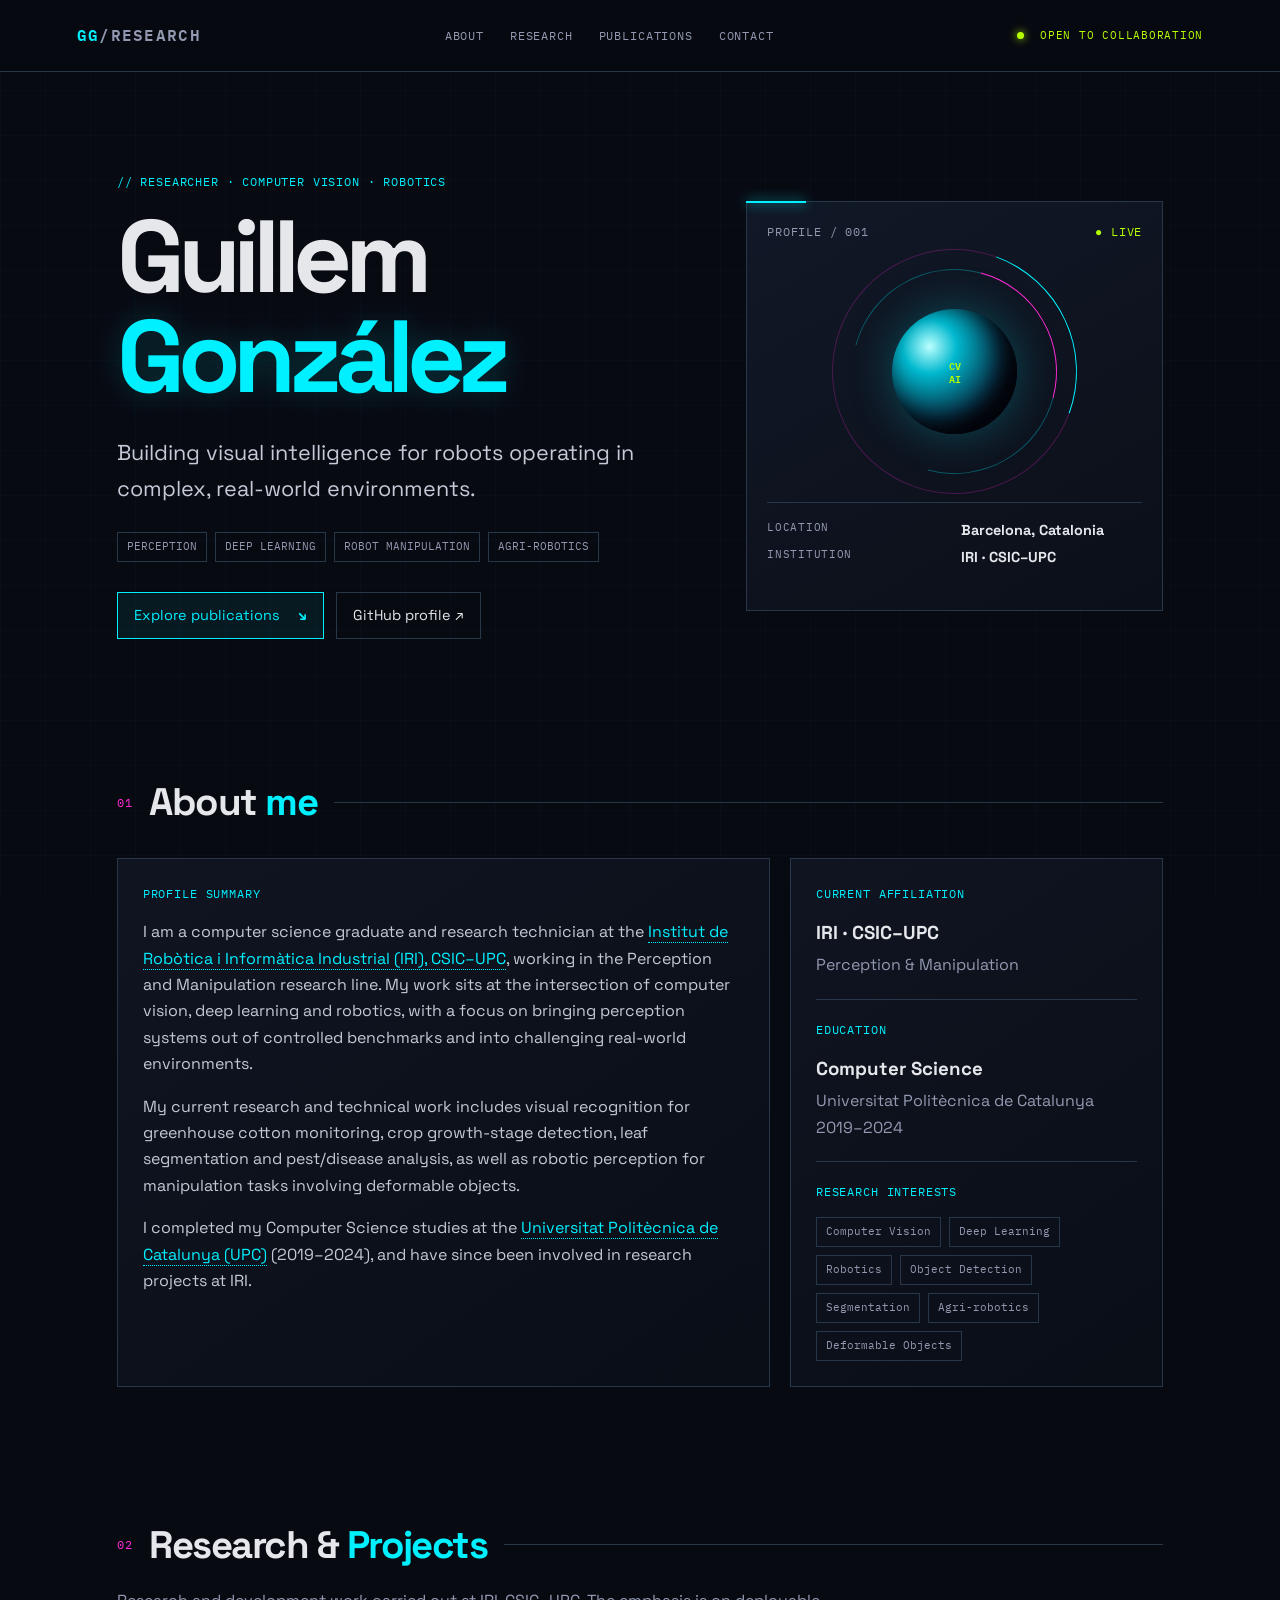
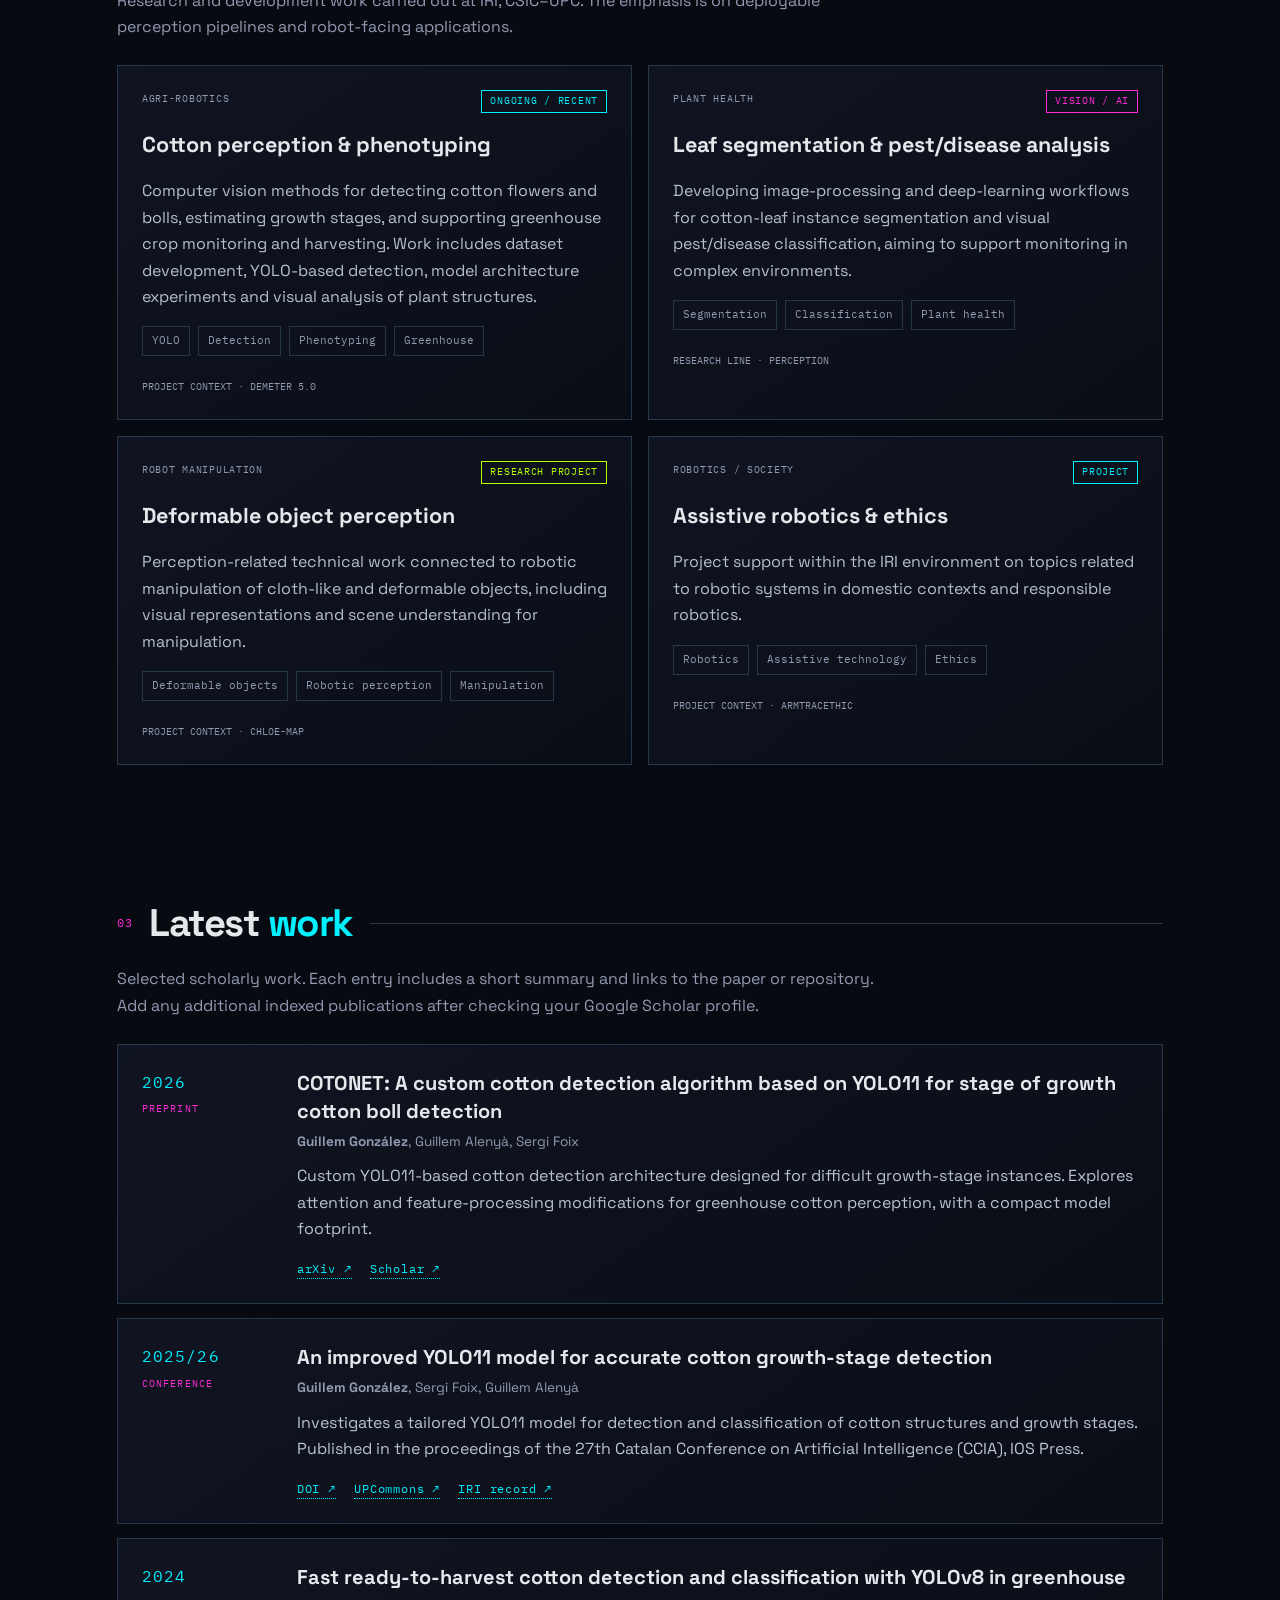
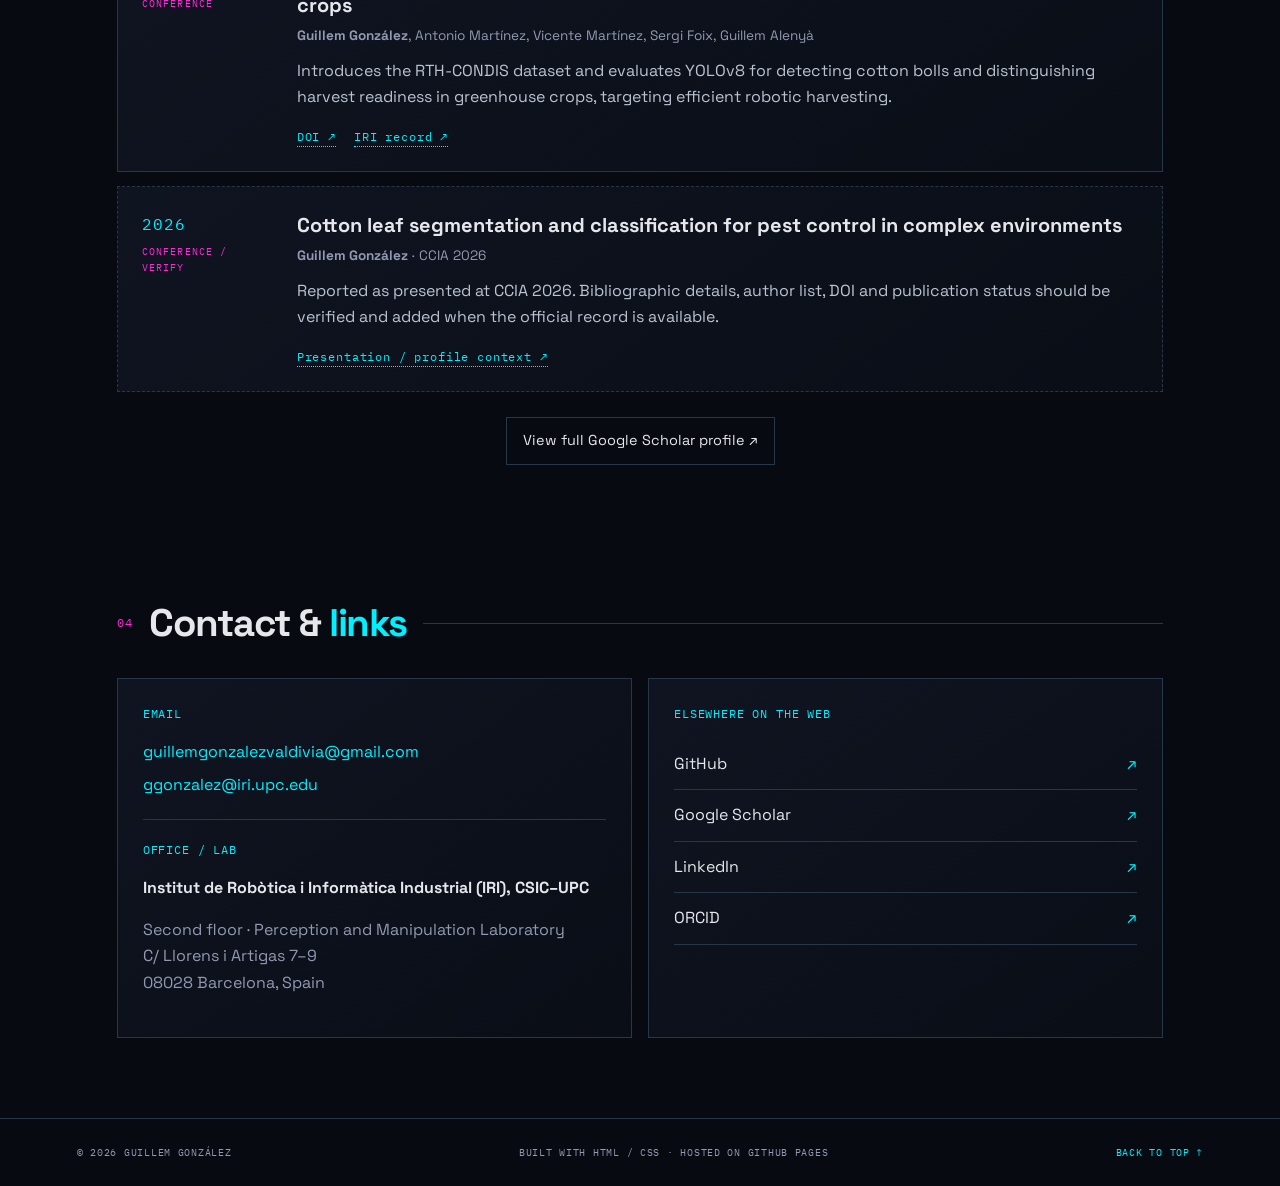
==== index.html @ 7aef0d41 "minor fices" ====
<!DOCTYPE html>
<html lang="en">
<head>
  <meta charset="UTF-8">
  <meta name="google-site-verification" content="google70efab57c3311de5.html" />
  <meta name="viewport" content="width=device-width, initial-scale=1">
  <meta name="description" content="Guillem González — robotics, computer vision, perception and manipulation research portfolio.">
  <title>Guillem González | Research Portfolio</title>
  <link rel="preconnect" href="https://fonts.googleapis.com">
  <link rel="preconnect" href="https://fonts.gstatic.com" crossorigin>
  <link href="https://fonts.googleapis.com/css2?family=IBM+Plex+Mono:wght@400;500;600&family=Space+Grotesk:wght@400;500;600;700&display=swap" rel="stylesheet">
  <link rel="stylesheet" href="style.css">
</head>
<body>
  <div class="grid-bg"></div>
  <header class="topbar">
    <a class="brand" href="#home"><span class="pulse"></span> GG<span class="brand-muted">/RESEARCH</span></a>
    <nav>
      <a href="#about">ABOUT</a><a href="#research">RESEARCH</a><a href="#papers">PUBLICATIONS</a><a href="#contact">CONTACT</a>
    </nav>
    <span class="status"><i></i> OPEN TO COLLABORATION</span>
  </header>

  <main>
    <section class="hero" id="home">
      <div class="hero-copy">
        <p class="eyebrow">// RESEARCHER · COMPUTER VISION · ROBOTICS</p>
        <h1>Guillem<br><span>González</span></h1>
        <p class="lead">Building visual intelligence for robots operating in complex, real-world environments.</p>
        <div class="hero-tags"><span>PERCEPTION</span><span>DEEP LEARNING</span><span>ROBOT MANIPULATION</span><span>AGRI-ROBOTICS</span></div>
        <div class="actions">
          <a class="button primary" href="#papers">Explore publications <b>↘</b></a>
          <a class="button" href="https://github.com/codingReyes">GitHub profile ↗</a>
        </div>
      </div>
      <div class="hero-panel">
        <div class="panel-top"><span>PROFILE / 001</span><span class="live">● LIVE</span></div>
        <div class="orb-wrap"><div class="orb"></div><div class="orb-ring ring1"></div><div class="orb-ring ring2"></div><div class="crosshair">CV<br>AI</div></div>
        <div class="panel-bottom"><span>LOCATION</span><strong>Barcelona, Catalonia</strong><span>INSTITUTION</span><strong>IRI · CSIC–UPC</strong></div>
      </div>
    </section>

    <section class="section" id="about">
      <div class="section-head"><span class="index">01</span><h2>About <em>me</em></h2><span class="line"></span></div>
      <div class="about-grid">
        <article class="card bio">
          <p class="eyebrow">PROFILE SUMMARY</p>
          <p>I am a computer science graduate and research technician at the <a href="https://www.iri.csic.es/">Institut de Robòtica i Informàtica Industrial (IRI), CSIC–UPC</a>, working in the Perception and Manipulation research line. My work sits at the intersection of computer vision, deep learning and robotics, with a focus on bringing perception systems out of controlled benchmarks and into challenging real-world environments.</p>
          <p>My current research and technical work includes visual recognition for greenhouse cotton monitoring, crop growth-stage detection, leaf segmentation and pest/disease analysis, as well as robotic perception for manipulation tasks involving deformable objects.</p>
          <p>I completed my Computer Science studies at the <a href="https://www.upc.edu/">Universitat Politècnica de Catalunya (UPC)</a> (2019–2024), and have since been involved in research projects at IRI.</p>
        </article>
        <aside class="card quick">
          <p class="eyebrow">CURRENT AFFILIATION</p><h3>IRI · CSIC–UPC</h3><p>Perception &amp; Manipulation</p>
          <div class="divider"></div><p class="eyebrow">EDUCATION</p><h3>Computer Science</h3><p>Universitat Politècnica de Catalunya<br>2019–2024</p>
          <div class="divider"></div><p class="eyebrow">RESEARCH INTERESTS</p><div class="chips"><span>Computer Vision</span><span>Deep Learning</span><span>Robotics</span><span>Object Detection</span><span>Segmentation</span><span>Agri-robotics</span><span>Deformable Objects</span></div>
        </aside>
      </div>
    </section>

    <section class="section" id="research">
      <div class="section-head"><span class="index">02</span><h2>Research &amp; <em>Projects</em></h2><span class="line"></span></div>
      <p class="section-intro">Research and development work carried out at IRI, CSIC–UPC. The emphasis is on deployable perception pipelines and robot-facing applications.</p>
      <div class="project-grid">
        <article class="project card"><div class="project-meta"><span>AGRI-ROBOTICS</span><span class="tag cyan">ONGOING / RECENT</span></div><h3>Cotton perception &amp; phenotyping</h3><p>Computer vision methods for detecting cotton flowers and bolls, estimating growth stages, and supporting greenhouse crop monitoring and harvesting. Work includes dataset development, YOLO-based detection, model architecture experiments and visual analysis of plant structures.</p><div class="chips"><span>YOLO</span><span>Detection</span><span>Phenotyping</span><span>Greenhouse</span></div><small>PROJECT CONTEXT · DEMETER 5.0</small></article>
        <article class="project card"><div class="project-meta"><span>PLANT HEALTH</span><span class="tag magenta">VISION / AI</span></div><h3>Leaf segmentation &amp; pest/disease analysis</h3><p>Developing image-processing and deep-learning workflows for cotton-leaf instance segmentation and visual pest/disease classification, aiming to support monitoring in complex environments.</p><div class="chips"><span>Segmentation</span><span>Classification</span><span>Plant health</span></div><small>RESEARCH LINE · PERCEPTION</small></article>
        <article class="project card"><div class="project-meta"><span>ROBOT MANIPULATION</span><span class="tag lime">RESEARCH PROJECT</span></div><h3>Deformable object perception</h3><p>Perception-related technical work connected to robotic manipulation of cloth-like and deformable objects, including visual representations and scene understanding for manipulation.</p><div class="chips"><span>Deformable objects</span><span>Robotic perception</span><span>Manipulation</span></div><small>PROJECT CONTEXT · CHLOE-MAP</small></article>
        <article class="project card"><div class="project-meta"><span>ROBOTICS / SOCIETY</span><span class="tag cyan">PROJECT</span></div><h3>Assistive robotics &amp; ethics</h3><p>Project support within the IRI environment on topics related to robotic systems in domestic contexts and responsible robotics.</p><div class="chips"><span>Robotics</span><span>Assistive technology</span><span>Ethics</span></div><small>PROJECT CONTEXT · ARMTRACETHIC</small></article>
      </div>
    </section>

    <section class="section" id="papers">
      <div class="section-head"><span class="index">03</span><h2>Latest <em>work</em></h2><span class="line"></span></div>
      <p class="section-intro">Selected scholarly work. Each entry includes a short summary and links to the paper or repository. Add any additional indexed publications after checking your Google Scholar profile.</p>
      <div class="paper-list">
        <article class="paper card"><div class="paper-year">2026 <span>PREPRINT</span></div><div class="paper-content"><h3>COTONET: A custom cotton detection algorithm based on YOLO11 for stage of growth cotton boll detection</h3><p class="authors"><strong>Guillem González</strong>, Guillem Alenyà, Sergi Foix</p><p>Custom YOLO11-based cotton detection architecture designed for difficult growth-stage instances. Explores attention and feature-processing modifications for greenhouse cotton perception, with a compact model footprint.</p><div class="paper-links"><a href="https://arxiv.org/abs/2603.11717">arXiv ↗</a><a href="https://scholar.google.es/citations?user=kH_fAkcAAAAJ&amp;hl=ca">Scholar ↗</a></div></div></article>
        <article class="paper card"><div class="paper-year">2025/26 <span>CONFERENCE</span></div><div class="paper-content"><h3>An improved YOLO11 model for accurate cotton growth-stage detection</h3><p class="authors"><strong>Guillem González</strong>, Sergi Foix, Guillem Alenyà</p><p>Investigates a tailored YOLO11 model for detection and classification of cotton structures and growth stages. Published in the proceedings of the 27th Catalan Conference on Artificial Intelligence (CCIA), IOS Press.</p><div class="paper-links"><a href="https://doi.org/10.3233/FAIA250601">DOI ↗</a><a href="https://upcommons.upc.edu/entities/publication/ab778cfa-95d2-4d35-843e-6111dc704fe1">UPCommons ↗</a><a href="https://www.iri.upc.edu/publications/show/3036">IRI record ↗</a></div></div></article>
        <article class="paper card"><div class="paper-year">2024 <span>CONFERENCE</span></div><div class="paper-content"><h3>Fast ready-to-harvest cotton detection and classification with YOLOv8 in greenhouse crops</h3><p class="authors"><strong>Guillem González</strong>, Antonio Martínez, Vicente Martínez, Sergi Foix, Guillem Alenyà</p><p>Introduces the RTH-CONDIS dataset and evaluates YOLOv8 for detecting cotton bolls and distinguishing harvest readiness in greenhouse crops, targeting efficient robotic harvesting.</p><div class="paper-links"><a href="https://doi.org/10.1109/ROBOT61475.2024.10796900">DOI ↗</a><a href="https://www.iri.upc.edu/publications/show/2927">IRI record ↗</a></div></div></article>
        <article class="paper card pending"><div class="paper-year">2026 <span>CONFERENCE / VERIFY</span></div><div class="paper-content"><h3>Cotton leaf segmentation and classification for pest control in complex environments</h3><p class="authors"><strong>Guillem González</strong> · CCIA 2026</p><p>Reported as presented at CCIA 2026. Bibliographic details, author list, DOI and publication status should be verified and added when the official record is available.</p><div class="paper-links"><a href="https://www.linkedin.com/in/guillem-gonzalez-valdivia-b42761176/">Presentation / profile context ↗</a></div></div></article>
      </div>
      <div class="center"><a class="button" href="https://scholar.google.es/citations?user=kH_fAkcAAAAJ&amp;hl=ca">View full Google Scholar profile ↗</a></div>
    </section>

    <section class="section contact-section" id="contact">
      <div class="section-head"><span class="index">04</span><h2>Contact &amp; <em>links</em></h2><span class="line"></span></div>
      <div class="contact-grid">
        <div class="card contact-card"><p class="eyebrow">EMAIL</p><a href="mailto:guillemgonzalezvaldivia@gmail.com">guillemgonzalezvaldivia@gmail.com</a><a href="mailto:ggonzalez@iri.upc.edu">ggonzalez@iri.upc.edu</a><div class="divider"></div><p class="eyebrow">OFFICE / LAB</p><strong>Institut de Robòtica i Informàtica Industrial (IRI), CSIC–UPC</strong><p>Second floor · Perception and Manipulation Laboratory<br>C/ Llorens i Artigas 7–9<br>08028 Barcelona, Spain</p></div>
        <div class="card link-card"><p class="eyebrow">ELSEWHERE ON THE WEB</p><a href="https://github.com/codingReyes">GitHub <span>↗</span></a><a href="https://scholar.google.es/citations?user=kH_fAkcAAAAJ&amp;hl=ca">Google Scholar <span>↗</span></a><a href="https://www.linkedin.com/in/guillem-gonzalez-valdivia-b42761176/">LinkedIn <span>↗</span></a><a href="https://orcid.org/0009-0009-7627-0887">ORCID <span>↗</span></a></div>
      </div>
    </section>
  </main>
  <footer><span>© <span id="year"></span> GUILLEM GONZÁLEZ</span><span>BUILT WITH HTML / CSS · HOSTED ON GITHUB PAGES</span><a href="#home">BACK TO TOP ↑</a></footer>
  <script>document.getElementById('year').textContent = new Date().getFullYear();</script>
</body>
</html>
---- style.css ----
* {
    box-sizing: border-box;
}
:root {
    --bg: #080a12;
    --panel: #101522;
    --panel2: #0c111d;
    --cyan: #00f0ff;
    --pink: #ff2bd6;
    --lime: #b6ff00;
    --text: #e5e7eb;
    --muted: #9299b0;
    --border: #253748;
}
html {
    scroll-behavior: smooth;
    scroll-padding-top: 90px;
}
body {
    margin: 0;
    background: var(--bg);
    color: var(--text);
    font-family: "Space Grotesk", sans-serif;
    line-height: 1.65;
}
a {
    color: var(--cyan);
    text-decoration: none;
}
a:hover {
    color: var(--pink);
}
.grid-bg {
    position: fixed;
    inset: 0;
    pointer-events: none;
    z-index: -1;
    background-image: linear-gradient(rgba(0,240,255,.025) 1px,transparent 1px), linear-gradient(90deg,rgba(0,240,255,.025) 1px,transparent 1px);
    background-size: 45px 45px;
}
.topbar {
    height: 72px;
    display: flex;
    align-items: center;
    justify-content: space-between;
    padding: 0 6vw;
    border-bottom: 1px solid var(--border);
    background: rgba(8,10,18,.92);
    position: sticky;
    top: 0;
    z-index: 10;
    backdrop-filter: blur(14px);
}
.brand {
    font-family: "IBM Plex Mono", monospace;
    font-weight: 600;
    letter-spacing: .08em;
    color: var(--cyan);
}
.brand-muted {
    color: var(--muted);
}
nav {
    display: flex;
    gap: 26px;
}
nav a, .status, .eyebrow, .index, .panel-top, .panel-bottom span, .project-meta, .paper-year, .paper-links, footer {
    font-family: "IBM Plex Mono", monospace;
    font-size: .75rem;
    letter-spacing: .07em;
}
nav a {
    color: var(--muted);
}
nav a:hover {
    color: var(--cyan);
}
.status {
    color: var(--lime);
    font-size: .68rem;
}
.status i {
    display: inline-block;
    width: 7px;
    height: 7px;
    border-radius: 50%;
    background: var(--lime);
    box-shadow: 0 0 8px var(--lime);
    margin-right: 8px;
}
.hero {
    max-width: 1200px;
    margin: auto;
    padding: 100px 6vw 85px;
    display: grid;
    grid-template-columns: 1.15fr .85fr;
    gap: 65px;
    align-items: center;
    min-height: 590px;
}
.eyebrow {
    color: var(--cyan);
    margin: 0 0 15px;
}
.hero h1 {
    font-size: clamp(3.8rem,8vw,7.3rem);
    line-height: .98;
    letter-spacing: -.07em;
    margin: 0 0 28px;
    font-weight: 700;
}
.hero h1 span {
    color: var(--cyan);
    text-shadow: 0 0 30px rgba(0,240,255,.2);
}
.lead {
    font-size: 1.35rem;
    max-width: 570px;
    color: #c5cad6;
}
.hero-tags, .chips {
    display: flex;
    flex-wrap: wrap;
    gap: 8px;
}
.hero-tags {
    margin: 25px 0;
}
.hero-tags span, .chips span {
    font-family: "IBM Plex Mono", monospace;
    font-size: .68rem;
    color: var(--muted);
    border: 1px solid var(--border);
    padding: 5px 9px;
}
.actions {
    display: flex;
    gap: 12px;
    flex-wrap: wrap;
    margin-top: 30px;
}
.button {
    border: 1px solid var(--border);
    padding: 11px 16px;
    color: var(--text);
    font-size: .9rem;
    display: inline-flex;
    gap: 18px;
    align-items: center;
    transition: .2s;
}
.button:hover {
    border-color: var(--cyan);
    box-shadow: 0 0 18px rgba(0,240,255,.1);
    color: var(--cyan);
}
.primary {
    background: rgba(0,240,255,.07);
    border-color: var(--cyan);
    color: var(--cyan);
}
.hero-panel {
    border: 1px solid var(--border);
    background: linear-gradient(150deg,#111827,#0b0f18);
    padding: 20px;
    position: relative;
    min-height: 410px;
}
.hero-panel:before {
    content: "";
    position: absolute;
    top: -1px;
    left: -1px;
    width: 60px;
    height: 2px;
    background: var(--cyan);
    box-shadow: 0 0 12px var(--cyan);
}
.panel-top {
    display: flex;
    justify-content: space-between;
    color: var(--muted);
}
.live {
    color: var(--lime);
}
.orb-wrap {
    height: 260px;
    position: relative;
    display: grid;
    place-items: center;
}
.orb {
    width: 125px;
    height: 125px;
    border-radius: 50%;
    background: radial-gradient(circle at 30% 30%,#bbffff,#00b8ce 22%,#073349 58%,#070a12 72%);
    box-shadow: 0 0 45px rgba(0,240,255,.25), inset -12px -10px 24px #02040a;
    animation: float 5s ease-in-out infinite;
}
.orb-ring {
    position: absolute;
    border: 1px solid rgba(0,240,255,.3);
    border-radius: 50%;
    width: 205px;
    height: 205px;
    transform: rotate(-30deg);
    border-left-color: transparent;
    border-right-color: var(--pink);
}
.ring2 {
    width: 245px;
    height: 245px;
    transform: rotate(65deg);
    border-color: rgba(255,43,214,.25);
    border-top-color: var(--cyan);
}
.crosshair {
    position: absolute;
    color: var(--lime);
    font: 600 .65rem "IBM Plex Mono";
    text-align: center;
    line-height: 1.2;
}
.panel-bottom {
    display: grid;
    grid-template-columns: 1fr 1fr;
    gap: 4px 12px;
    border-top: 1px solid var(--border);
    padding-top: 16px;
}
.panel-bottom span {
    color: var(--muted);
    font-size: .66rem;
}
.panel-bottom strong {
    font-size: .9rem;
}
.section {
    max-width: 1200px;
    margin: 0 auto;
    padding: 55px 6vw 80px;
}
.section-head {
    display: flex;
    align-items: center;
    gap: 17px;
    margin-bottom: 32px;
}
.index {
    color: var(--pink);
}
h2 {
    font-size: 2.4rem;
    line-height: 1.2;
    margin: 0;
    letter-spacing: -.04em;
}
h2 em {
    font-style: normal;
    color: var(--cyan);
}
.line {
    height: 1px;
    background: var(--border);
    flex: 1;
}
.about-grid {
    display: grid;
    grid-template-columns: 1.4fr .8fr;
    gap: 20px;
}
.card {
    background: linear-gradient(145deg,rgba(16,21,34,.97),rgba(10,14,23,.97));
    border: 1px solid var(--border);
    padding: 25px;
    position: relative;
}
.card:hover {
    border-color: #315465;
}
.bio p:not(.eyebrow) {
    color: #c4c9d4;
}
.bio a {
    border-bottom: 1px dotted;
}
.quick h3 {
    margin: 0 0 3px;
}
.quick p:not(.eyebrow) {
    margin-top: 0;
    color: var(--muted);
}
.divider {
    height: 1px;
    background: var(--border);
    margin: 20px 0;
}
.chips {
    margin-top: 10px;
}
.section-intro {
    max-width: 760px;
    color: var(--muted);
    margin: -12px 0 25px;
}
.project-grid {
    display: grid;
    grid-template-columns: 1fr 1fr;
    gap: 16px;
}
.project {
    padding: 24px;
}
.project-meta {
    display: flex;
    justify-content: space-between;
    gap: 12px;
    color: var(--muted);
    font-size: .65rem;
}
.tag {
    border: 1px solid;
    padding: 2px 8px;
    font-size: .62rem;
}
.cyan {
    color: var(--cyan);
    border-color: var(--cyan);
}
.magenta {
    color: var(--pink);
    border-color: var(--pink);
}
.lime {
    color: var(--lime);
    border-color: var(--lime);
}
.project h3 {
    font-size: 1.35rem;
    margin: 14px 0 8px;
}
.project p {
    color: #b7bfce;
}
.project small {
    font-family: "IBM Plex Mono", monospace;
    font-size: .65rem;
    color: var(--muted);
    display: block;
    margin-top: 22px;
}
.paper-list {
    display: grid;
    gap: 14px;
}
.paper {
    display: grid;
    grid-template-columns: 135px 1fr;
    gap: 20px;
    padding: 24px;
}
.paper-year {
    color: var(--cyan);
    font-size: 1rem;
}
.paper-year span {
    display: block;
    color: var(--pink);
    font-size: .62rem;
    margin-top: 6px;
}
.paper h3 {
    margin: 0 0 6px;
    font-size: 1.25rem;
    line-height: 1.4;
}
.authors {
    color: var(--muted);
    font-size: .85rem;
    margin: 0 0 10px;
}
.paper-content>p:not(.authors) {
    color: #bbc3d1;
    margin-top: 0;
}
.paper-links {
    display: flex;
    gap: 18px;
    flex-wrap: wrap;
    margin-top: 14px;
}
.paper-links a {
    border-bottom: 1px dotted var(--cyan);
}
.pending {
    border-style: dashed;
}
.center {
    text-align: center;
    margin-top: 25px;
}
.contact-grid {
    display: grid;
    grid-template-columns: 1fr 1fr;
    gap: 16px;
}
.contact-card a {
    display: block;
    margin: 7px 0;
}
.contact-card p:not(.eyebrow) {
    color: var(--muted);
}
.link-card a {
    display: flex;
    justify-content: space-between;
    padding: 12px 0;
    border-bottom: 1px solid var(--border);
    color: var(--text);
}
.link-card a span {
    color: var(--cyan);
}
footer {
    border-top: 1px solid var(--border);
    padding: 25px 6vw;
    display: flex;
    justify-content: space-between;
    gap: 15px;
    flex-wrap: wrap;
    color: var(--muted);
    font-size: .65rem;
}
@keyframes float {
    0%, 100% {
        transform: translateY(0);
    }
    50% {
        transform: translateY(-9px);
    }
}
@media(max-width:850px) {
    .topbar {
        padding: 0 4vw;
    }
    nav {
        gap: 12px;
    }
    nav a {
        font-size: .65rem;
    }
    .status {
        display: none;
    }
    .hero {
        grid-template-columns: 1fr;
        gap: 30px;
        padding: 70px 6vw;
    }
    .hero-panel {
        max-width: 600px;
    }
    .about-grid, .project-grid, .contact-grid {
        grid-template-columns: 1fr;
    }
    .section {
        padding: 45px 6vw 65px;
    }
}
@media(max-width:560px) {
    .topbar {
        height: auto;
        min-height: 65px;
        flex-wrap: wrap;
        padding: 13px 5vw;
        gap: 10px;
    }
    nav {
        width: 100%;
        justify-content: space-between;
    }
    .hero h1 {
        font-size: 4rem;
    }
    .lead {
        font-size: 1.1rem;
    }
    .paper {
        grid-template-columns: 1fr;
        gap: 8px;
        padding: 20px;
    }
    .paper-year span {
        display: inline;
        margin-left: 10px;
    }
    .section-head h2 {
        font-size: 1.9rem;
    }
    .hero {
        padding-top: 55px;
    }
    .panel-bottom {
        grid-template-columns: 1fr 1fr;
    }
    footer {
        padding: 22px 5vw;
    }
}
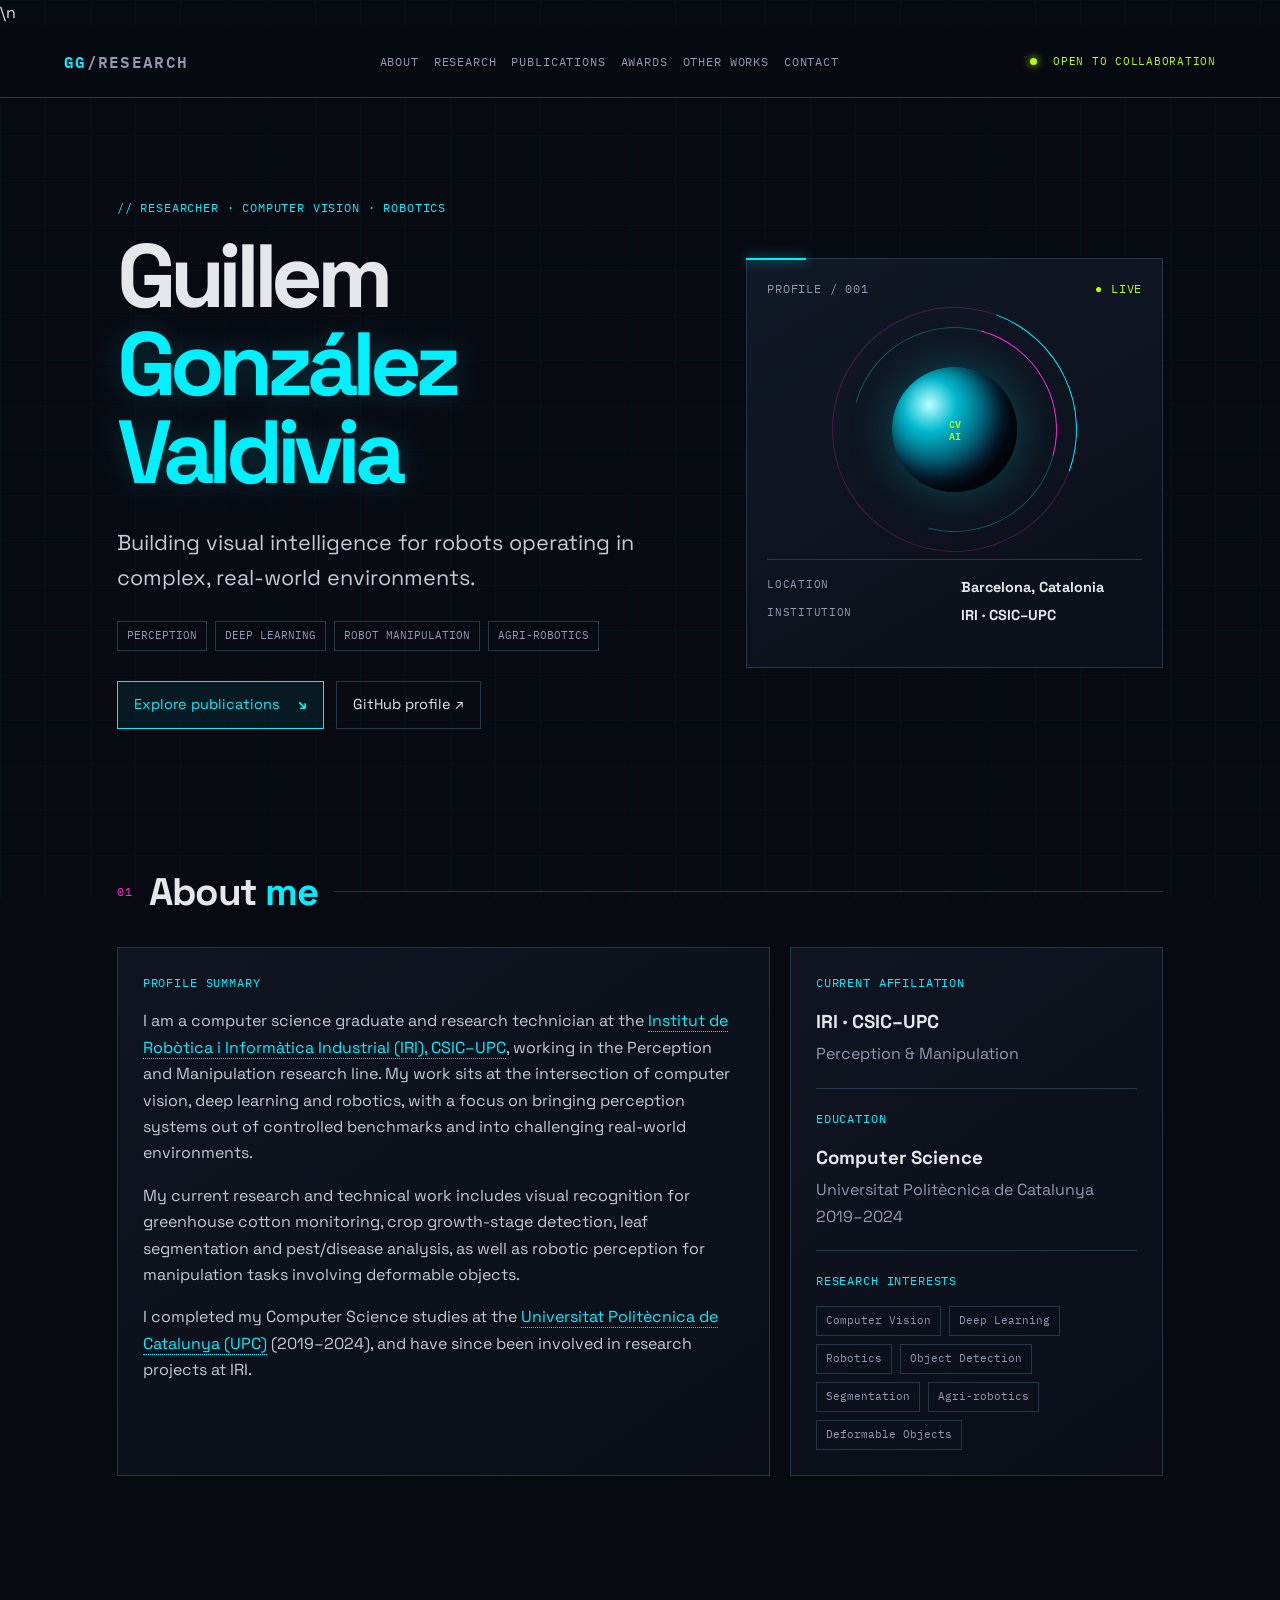
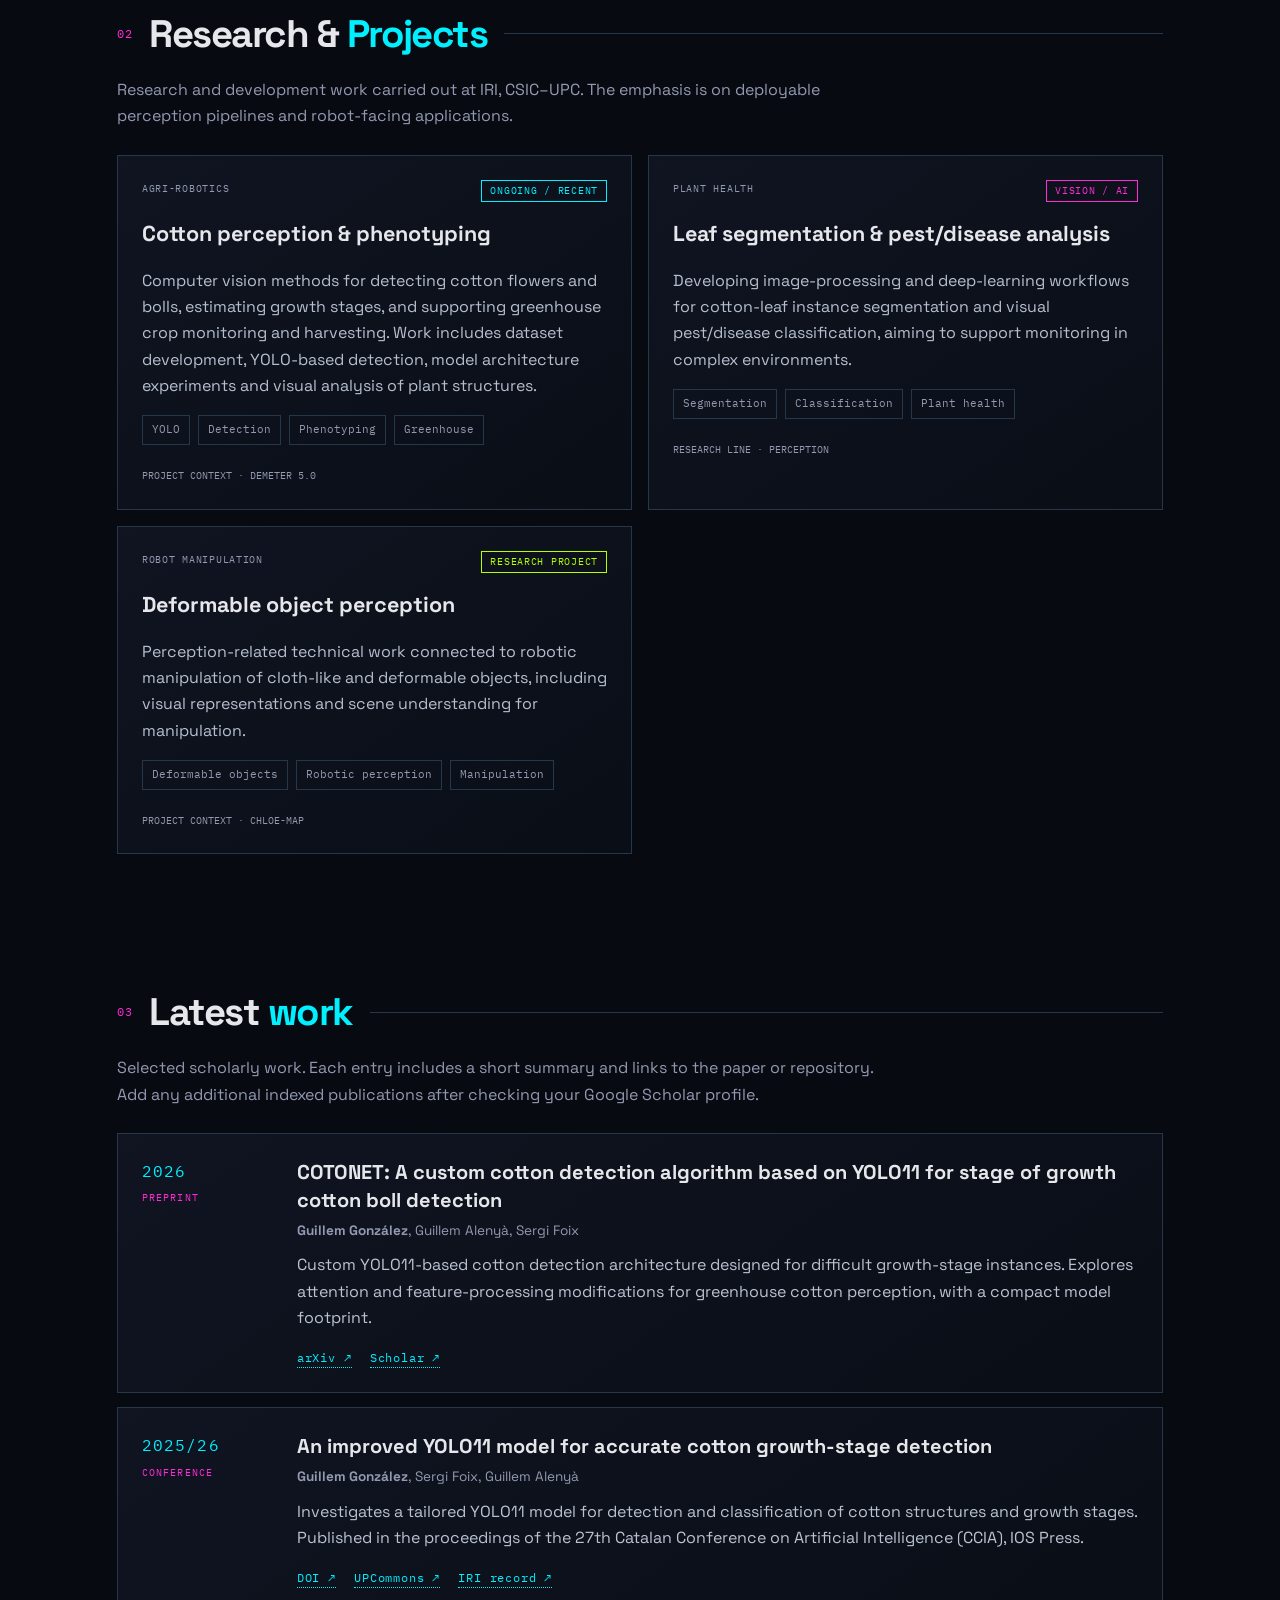
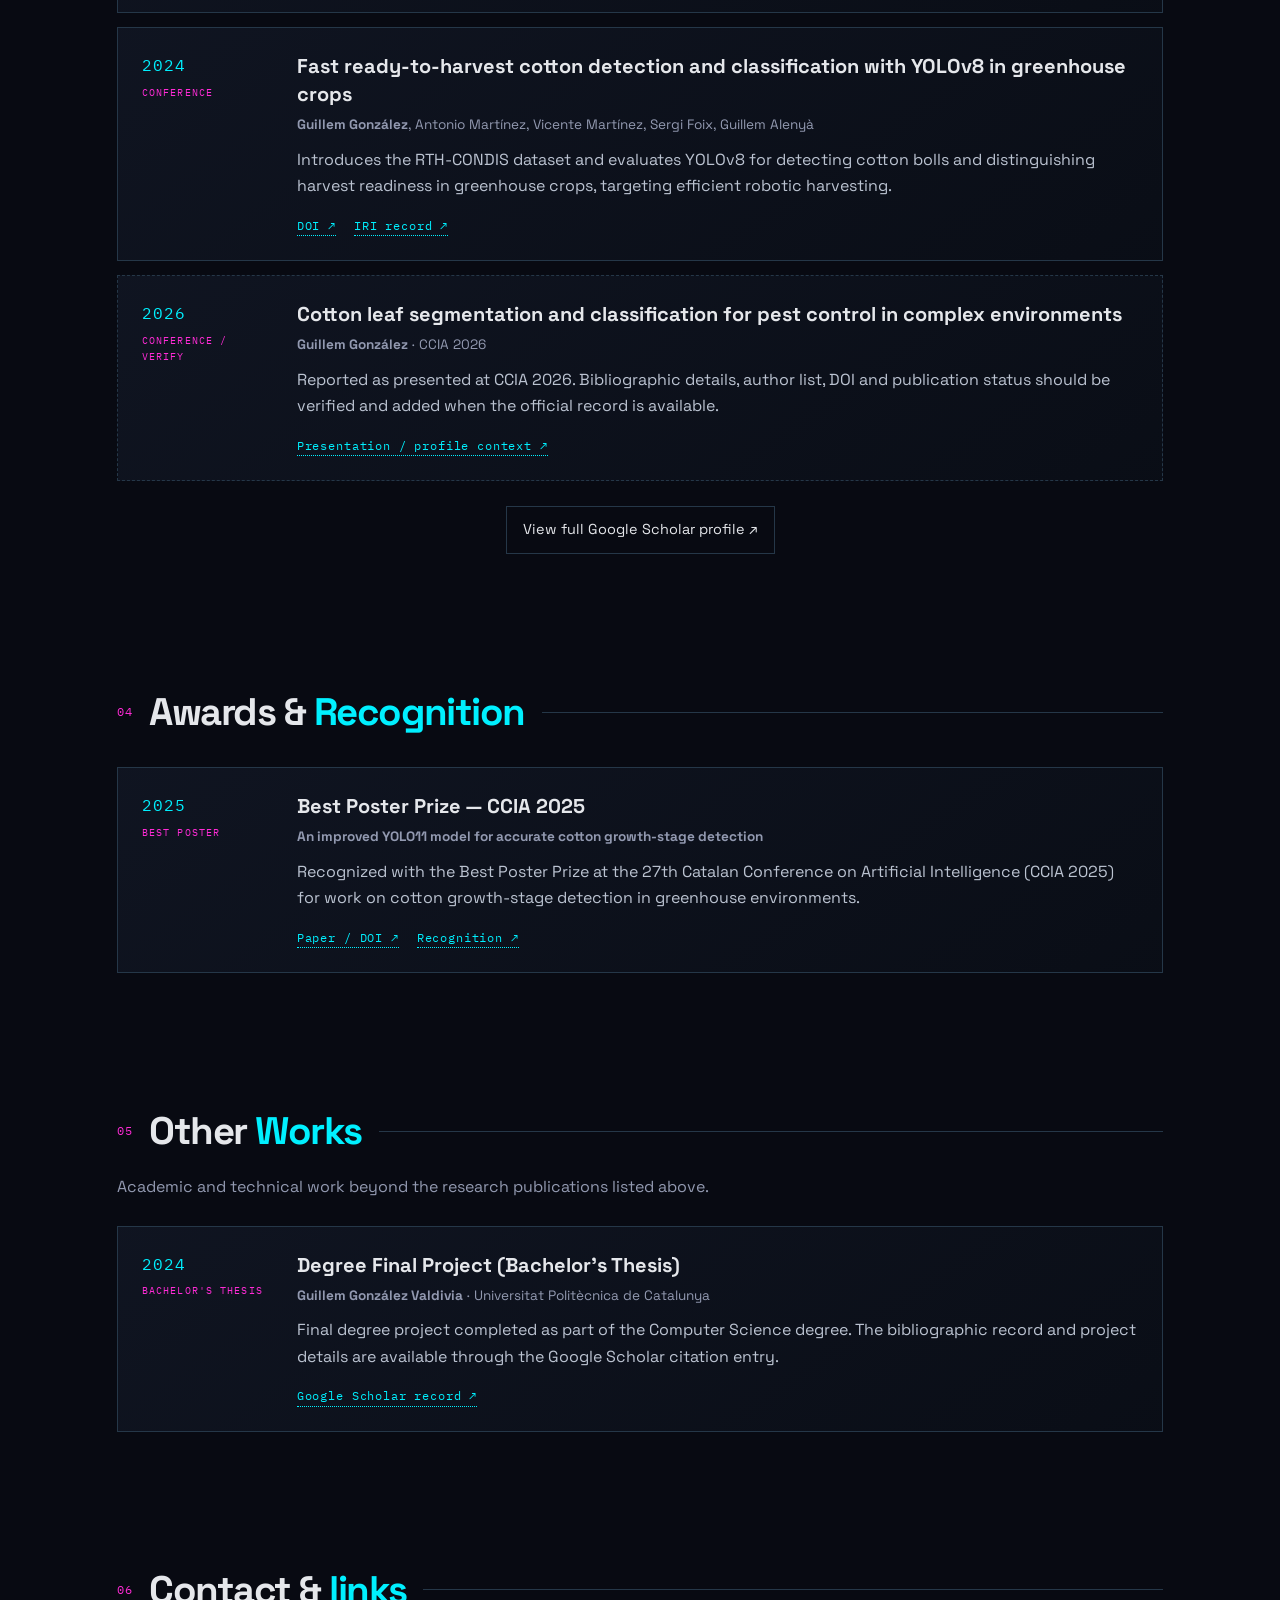
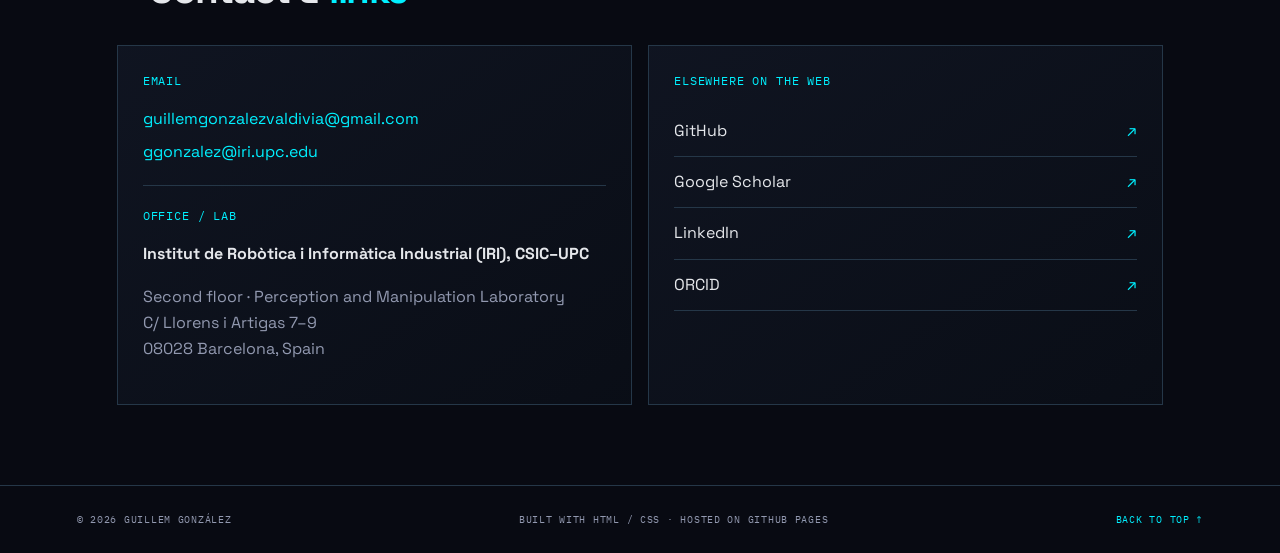
==== commit 52306b59: "Added awards section and changes minor aspects" ====
--- a/index.html
+++ b/index.html
@@ -2,21 +2,29 @@
 <html lang="en">
 <head>
   <meta charset="UTF-8">
-  <meta name="google-site-verification" content="google70efab57c3311de5.html" />
   <meta name="viewport" content="width=device-width, initial-scale=1">
-  <meta name="description" content="Guillem González — robotics, computer vision, perception and manipulation research portfolio.">
-  <title>Guillem González | Research Portfolio</title>
+  <meta name="description" content="Guillem González Valdivia, research technician at IRI, CSIC–UPC. Computer vision, deep learning, robotics, agricultural perception and manipulation.">
+  <meta name="author" content="Guillem González Valdivia">
+  <meta name="robots" content="index, follow">
+  <meta property="og:title" content="Guillem González Valdivia | Robotics & Computer Vision">
+  <meta property="og:description" content="Research portfolio in computer vision, deep learning, robotic perception and agricultural robotics at IRI, CSIC–UPC.">
+  <meta property="og:url" content="https://codingreyes.github.io/">
+  <meta property="og:type" content="website">
+  <title>Guillem González Valdivia | Computer Vision &amp; Robotics </title>
   <link rel="preconnect" href="https://fonts.googleapis.com">
   <link rel="preconnect" href="https://fonts.gstatic.com" crossorigin>
   <link href="https://fonts.googleapis.com/css2?family=IBM+Plex+Mono:wght@400;500;600&family=Space+Grotesk:wght@400;500;600;700&display=swap" rel="stylesheet">
-  <link rel="stylesheet" href="style.css">
+  <link rel="stylesheet" href="style.css">\n  <script type="application/ld+json">
+  {"@context":"https://schema.org","@type":"Person","name":"Guillem González Valdivia","url":"https://codingreyes.github.io/","jobTitle":"Research Technician","worksFor":{"@type":"Organization","name":"Institut de Robòtica i Informàtica Industrial (IRI), CSIC–UPC","url":"https://www.iri.csic.es/"},"sameAs":["https://github.com/codingReyes","https://www.linkedin.com/in/guillem-gonzalez-valdivia-b42761176/","https://orcid.org/0009-0009-7627-0887","https://scholar.google.es/citations?user=kH_fAkcAAAAJ"],"knowsAbout":["Computer Vision","Robotics","Deep Learning","Robotic Perception","Agricultural Robotics","Object Detection","Image Segmentation"]}
+  </script>
+
 </head>
 <body>
   <div class="grid-bg"></div>
   <header class="topbar">
     <a class="brand" href="#home"><span class="pulse"></span> GG<span class="brand-muted">/RESEARCH</span></a>
     <nav>
-      <a href="#about">ABOUT</a><a href="#research">RESEARCH</a><a href="#papers">PUBLICATIONS</a><a href="#contact">CONTACT</a>
+      <a href="#about">ABOUT</a><a href="#research">RESEARCH</a><a href="#papers">PUBLICATIONS</a><a href="#awards">AWARDS</a><a href="#otherworks">OTHER WORKS</a><a href="#contact">CONTACT</a>
     </nav>
     <span class="status"><i></i> OPEN TO COLLABORATION</span>
   </header>
@@ -25,7 +33,7 @@
     <section class="hero" id="home">
       <div class="hero-copy">
         <p class="eyebrow">// RESEARCHER · COMPUTER VISION · ROBOTICS</p>
-        <h1>Guillem<br><span>González</span></h1>
+        <h1>Guillem<br><span>González Valdivia</span></h1>
         <p class="lead">Building visual intelligence for robots operating in complex, real-world environments.</p>
         <div class="hero-tags"><span>PERCEPTION</span><span>DEEP LEARNING</span><span>ROBOT MANIPULATION</span><span>AGRI-ROBOTICS</span></div>
         <div class="actions">
@@ -64,7 +72,6 @@
         <article class="project card"><div class="project-meta"><span>AGRI-ROBOTICS</span><span class="tag cyan">ONGOING / RECENT</span></div><h3>Cotton perception &amp; phenotyping</h3><p>Computer vision methods for detecting cotton flowers and bolls, estimating growth stages, and supporting greenhouse crop monitoring and harvesting. Work includes dataset development, YOLO-based detection, model architecture experiments and visual analysis of plant structures.</p><div class="chips"><span>YOLO</span><span>Detection</span><span>Phenotyping</span><span>Greenhouse</span></div><small>PROJECT CONTEXT · DEMETER 5.0</small></article>
         <article class="project card"><div class="project-meta"><span>PLANT HEALTH</span><span class="tag magenta">VISION / AI</span></div><h3>Leaf segmentation &amp; pest/disease analysis</h3><p>Developing image-processing and deep-learning workflows for cotton-leaf instance segmentation and visual pest/disease classification, aiming to support monitoring in complex environments.</p><div class="chips"><span>Segmentation</span><span>Classification</span><span>Plant health</span></div><small>RESEARCH LINE · PERCEPTION</small></article>
         <article class="project card"><div class="project-meta"><span>ROBOT MANIPULATION</span><span class="tag lime">RESEARCH PROJECT</span></div><h3>Deformable object perception</h3><p>Perception-related technical work connected to robotic manipulation of cloth-like and deformable objects, including visual representations and scene understanding for manipulation.</p><div class="chips"><span>Deformable objects</span><span>Robotic perception</span><span>Manipulation</span></div><small>PROJECT CONTEXT · CHLOE-MAP</small></article>
-        <article class="project card"><div class="project-meta"><span>ROBOTICS / SOCIETY</span><span class="tag cyan">PROJECT</span></div><h3>Assistive robotics &amp; ethics</h3><p>Project support within the IRI environment on topics related to robotic systems in domestic contexts and responsible robotics.</p><div class="chips"><span>Robotics</span><span>Assistive technology</span><span>Ethics</span></div><small>PROJECT CONTEXT · ARMTRACETHIC</small></article>
       </div>
     </section>
 
@@ -80,8 +87,23 @@
       <div class="center"><a class="button" href="https://scholar.google.es/citations?user=kH_fAkcAAAAJ&amp;hl=ca">View full Google Scholar profile ↗</a></div>
     </section>
 
+    <section class="section" id="awards">
+      <div class="section-head"><span class="index">04</span><h2>Awards &amp; <em>Recognition</em></h2><span class="line"></span></div>
+      <div class="paper-list">
+        <article class="paper card"><div class="paper-year">2025 <span>BEST POSTER</span></div><div class="paper-content"><h3>Best Poster Prize — CCIA 2025</h3><p class="authors"><strong>An improved YOLO11 model for accurate cotton growth-stage detection</strong></p><p>Recognized with the Best Poster Prize at the 27th Catalan Conference on Artificial Intelligence (CCIA 2025) for work on cotton growth-stage detection in greenhouse environments.</p><div class="paper-links"><a href="https://doi.org/10.3233/FAIA250601">Paper / DOI ↗</a><a href="https://www.linkedin.com/in/guillem-gonzalez-valdivia-b42761176/">Recognition ↗</a></div></div></article>
+      </div>
+    </section>
+
+    <section class="section" id="otherworks">
+      <div class="section-head"><span class="index">05</span><h2>Other <em>Works</em></h2><span class="line"></span></div>
+      <p class="section-intro">Academic and technical work beyond the research publications listed above.</p>
+      <div class="paper-list">
+        <article class="paper card"><div class="paper-year">2024 <span>BACHELOR'S THESIS</span></div><div class="paper-content"><h3>Degree Final Project (Bachelor's Thesis)</h3><p class="authors"><strong>Guillem González Valdivia</strong> · Universitat Politècnica de Catalunya</p><p>Final degree project completed as part of the Computer Science degree. The bibliographic record and project details are available through the Google Scholar citation entry.</p><div class="paper-links"><a href="https://scholar.google.es/citations?view_op=view_citation&amp;hl=ca&amp;user=kH_fAkcAAAAJ&amp;citation_for_view=kH_fAkcAAAAJ:u5HHmVD_uO8C">Google Scholar record ↗</a></div></div></article>
+      </div>
+    </section>
+
     <section class="section contact-section" id="contact">
-      <div class="section-head"><span class="index">04</span><h2>Contact &amp; <em>links</em></h2><span class="line"></span></div>
+      <div class="section-head"><span class="index">06</span><h2>Contact &amp; <em>links</em></h2><span class="line"></span></div>
       <div class="contact-grid">
         <div class="card contact-card"><p class="eyebrow">EMAIL</p><a href="mailto:guillemgonzalezvaldivia@gmail.com">guillemgonzalezvaldivia@gmail.com</a><a href="mailto:ggonzalez@iri.upc.edu">ggonzalez@iri.upc.edu</a><div class="divider"></div><p class="eyebrow">OFFICE / LAB</p><strong>Institut de Robòtica i Informàtica Industrial (IRI), CSIC–UPC</strong><p>Second floor · Perception and Manipulation Laboratory<br>C/ Llorens i Artigas 7–9<br>08028 Barcelona, Spain</p></div>
         <div class="card link-card"><p class="eyebrow">ELSEWHERE ON THE WEB</p><a href="https://github.com/codingReyes">GitHub <span>↗</span></a><a href="https://scholar.google.es/citations?user=kH_fAkcAAAAJ&amp;hl=ca">Google Scholar <span>↗</span></a><a href="https://www.linkedin.com/in/guillem-gonzalez-valdivia-b42761176/">LinkedIn <span>↗</span></a><a href="https://orcid.org/0009-0009-7627-0887">ORCID <span>↗</span></a></div>
--- a/style.css
+++ b/style.css
@@ -4,7 +4,6 @@
 :root {
     --bg: #080a12;
     --panel: #101522;
-    --panel2: #0c111d;
     --cyan: #00f0ff;
     --pink: #ff2bd6;
     --lime: #b6ff00;
@@ -14,7 +13,7 @@
 }
 html {
     scroll-behavior: smooth;
-    scroll-padding-top: 90px;
+    scroll-padding-top: 95px;
 }
 body {
     margin: 0;
@@ -39,11 +38,11 @@
     background-size: 45px 45px;
 }
 .topbar {
-    height: 72px;
+    min-height: 72px;
     display: flex;
     align-items: center;
     justify-content: space-between;
-    padding: 0 6vw;
+    padding: 0 5vw;
     border-bottom: 1px solid var(--border);
     background: rgba(8,10,18,.92);
     position: sticky;
@@ -62,7 +61,9 @@
 }
 nav {
     display: flex;
-    gap: 26px;
+    gap: 15px;
+    flex-wrap: wrap;
+    justify-content: center;
 }
 nav a, .status, .eyebrow, .index, .panel-top, .panel-bottom span, .project-meta, .paper-year, .paper-links, footer {
     font-family: "IBM Plex Mono", monospace;
@@ -103,7 +104,7 @@
     margin: 0 0 15px;
 }
 .hero h1 {
-    font-size: clamp(3.8rem,8vw,7.3rem);
+    font-size: clamp(3.4rem,7vw,6.6rem);
     line-height: .98;
     letter-spacing: -.07em;
     margin: 0 0 28px;
@@ -446,7 +447,7 @@
         padding: 0 4vw;
     }
     nav {
-        gap: 12px;
+        gap: 9px;
     }
     nav a {
         font-size: .65rem;
@@ -482,7 +483,7 @@
         justify-content: space-between;
     }
     .hero h1 {
-        font-size: 4rem;
+        font-size: 3.4rem;
     }
     .lead {
         font-size: 1.1rem;
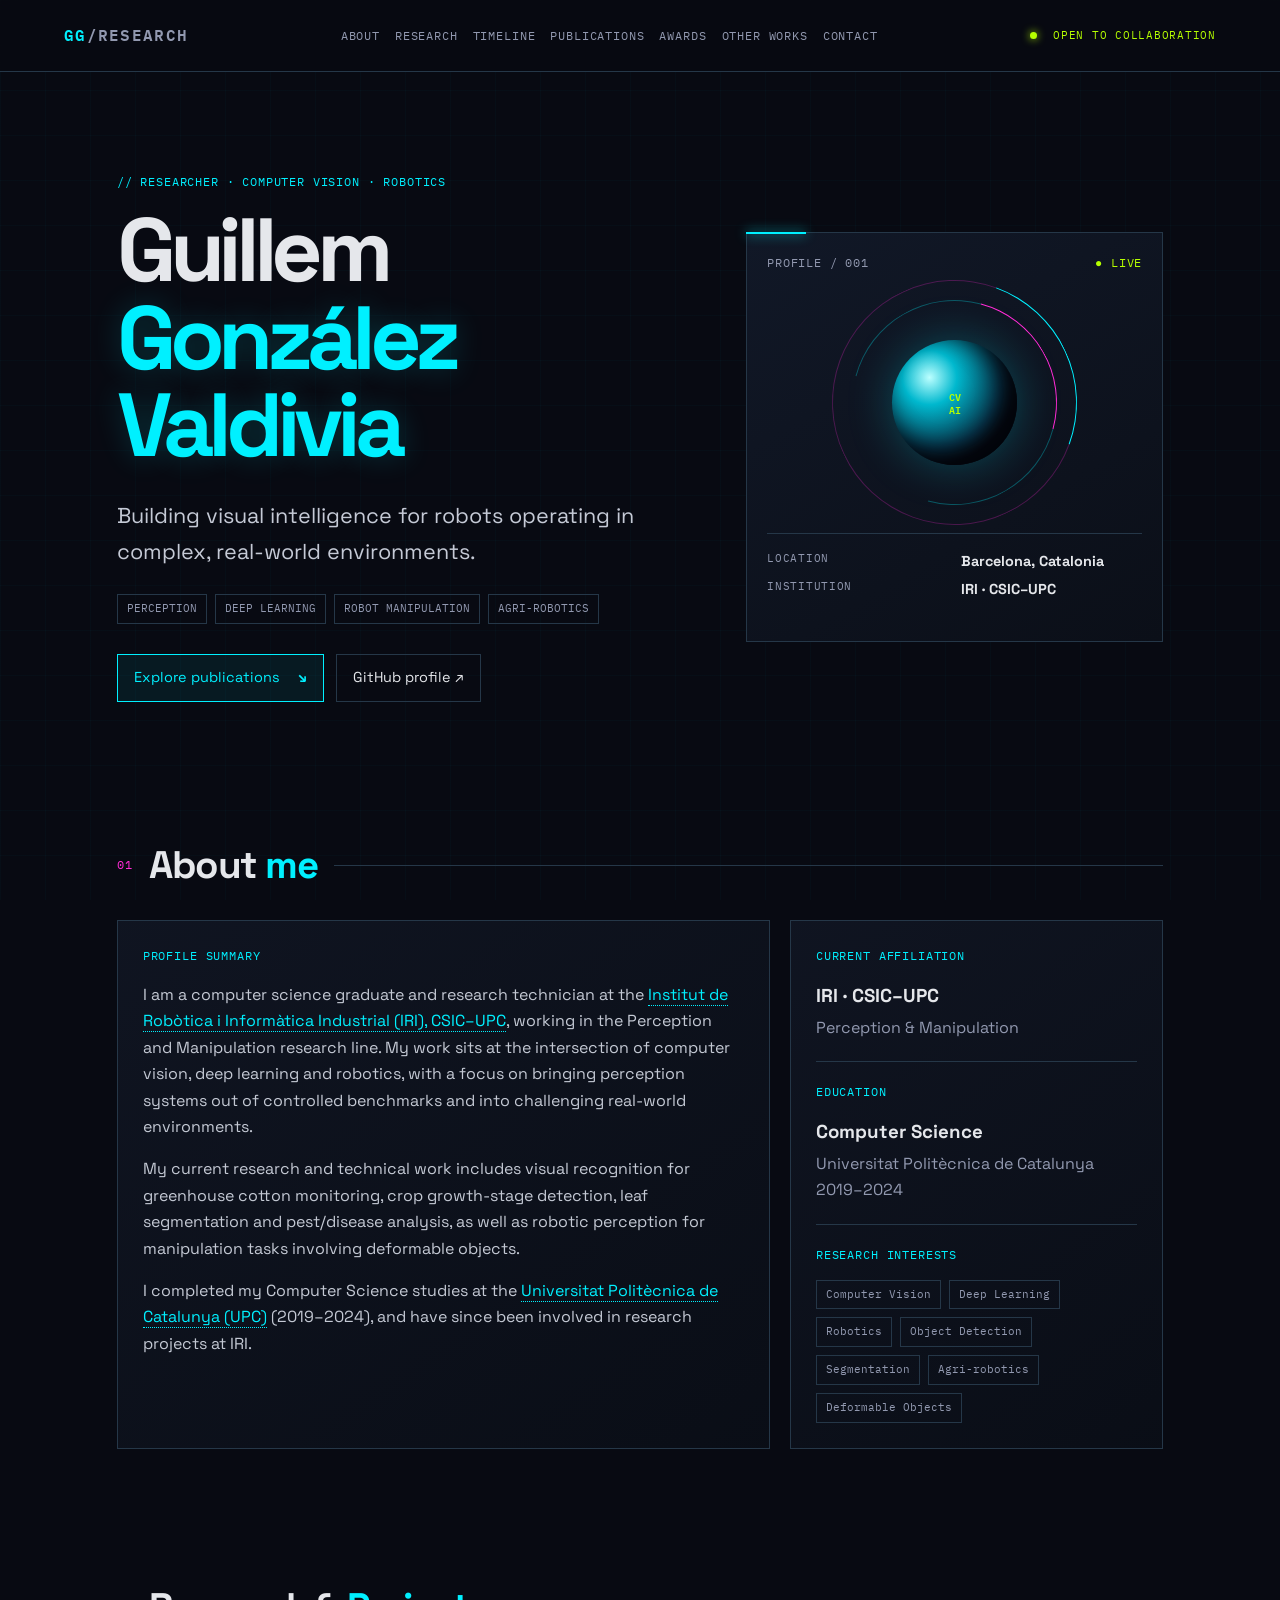
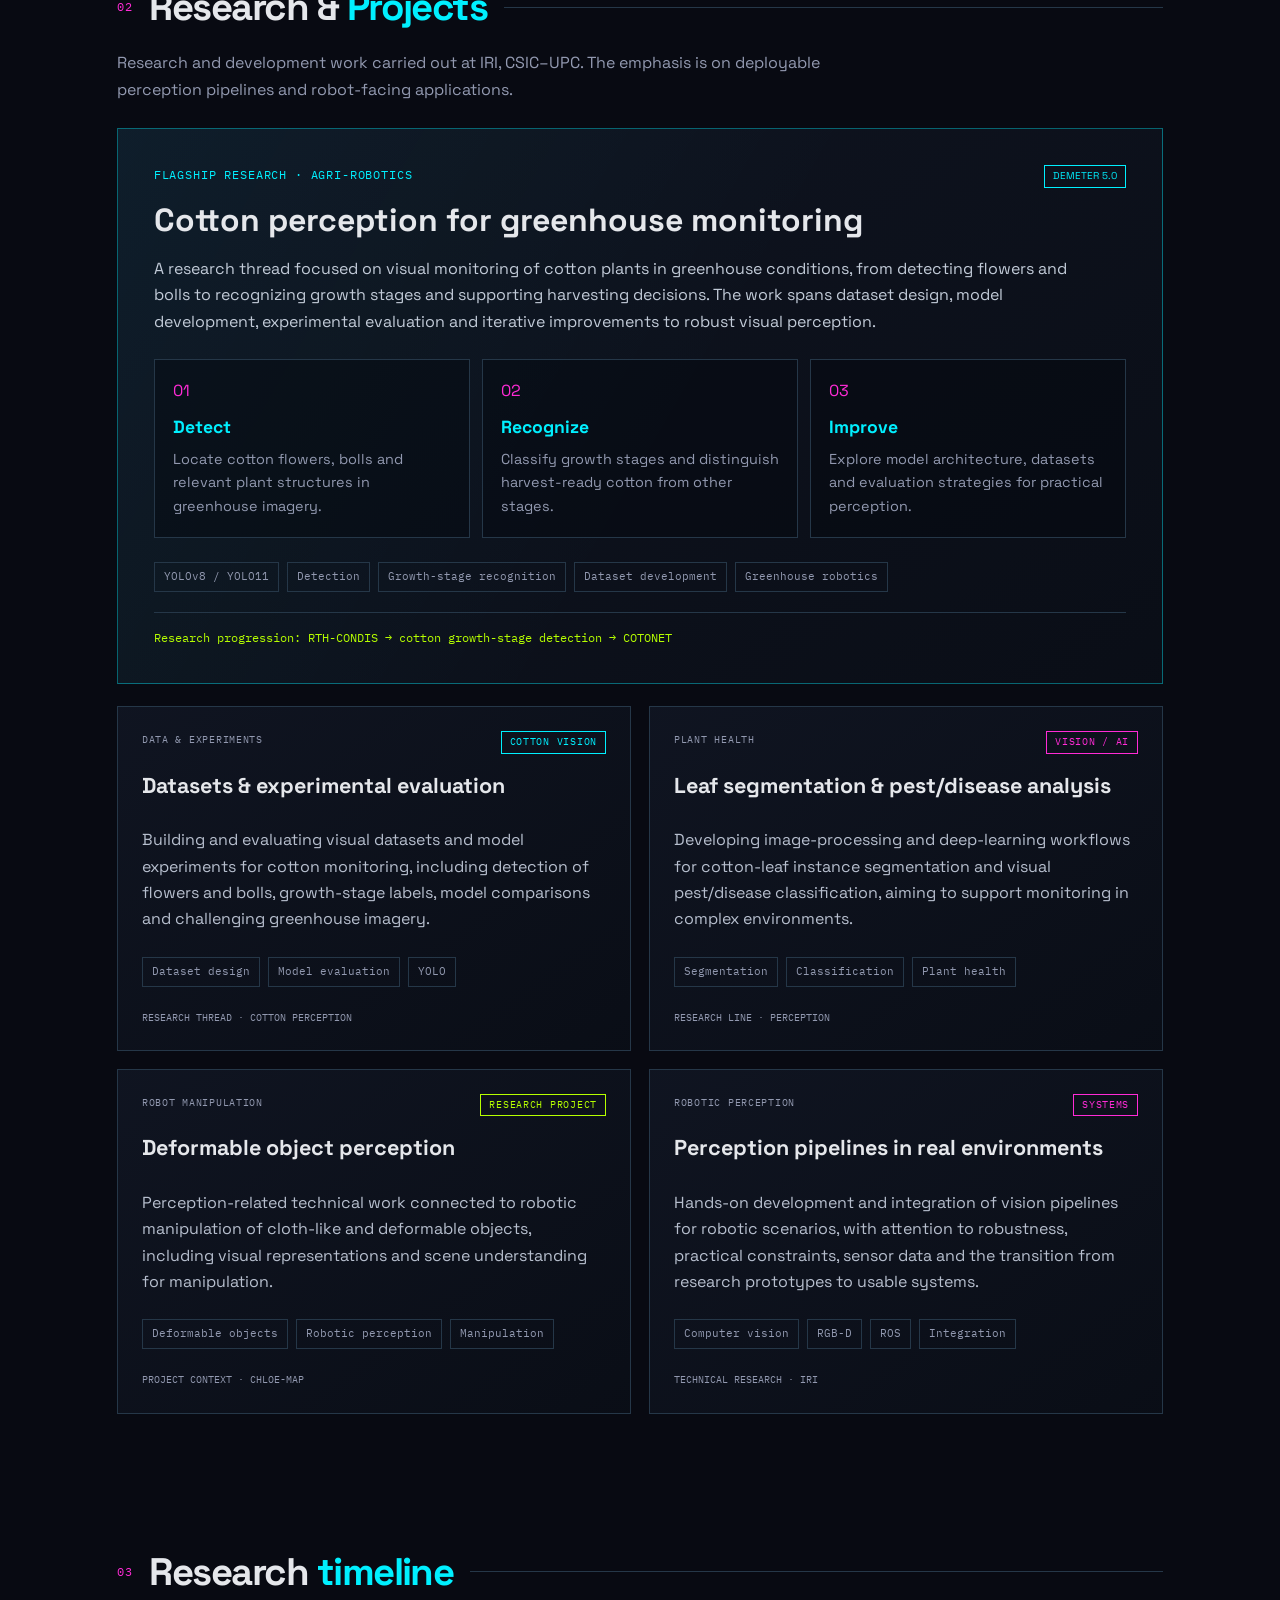
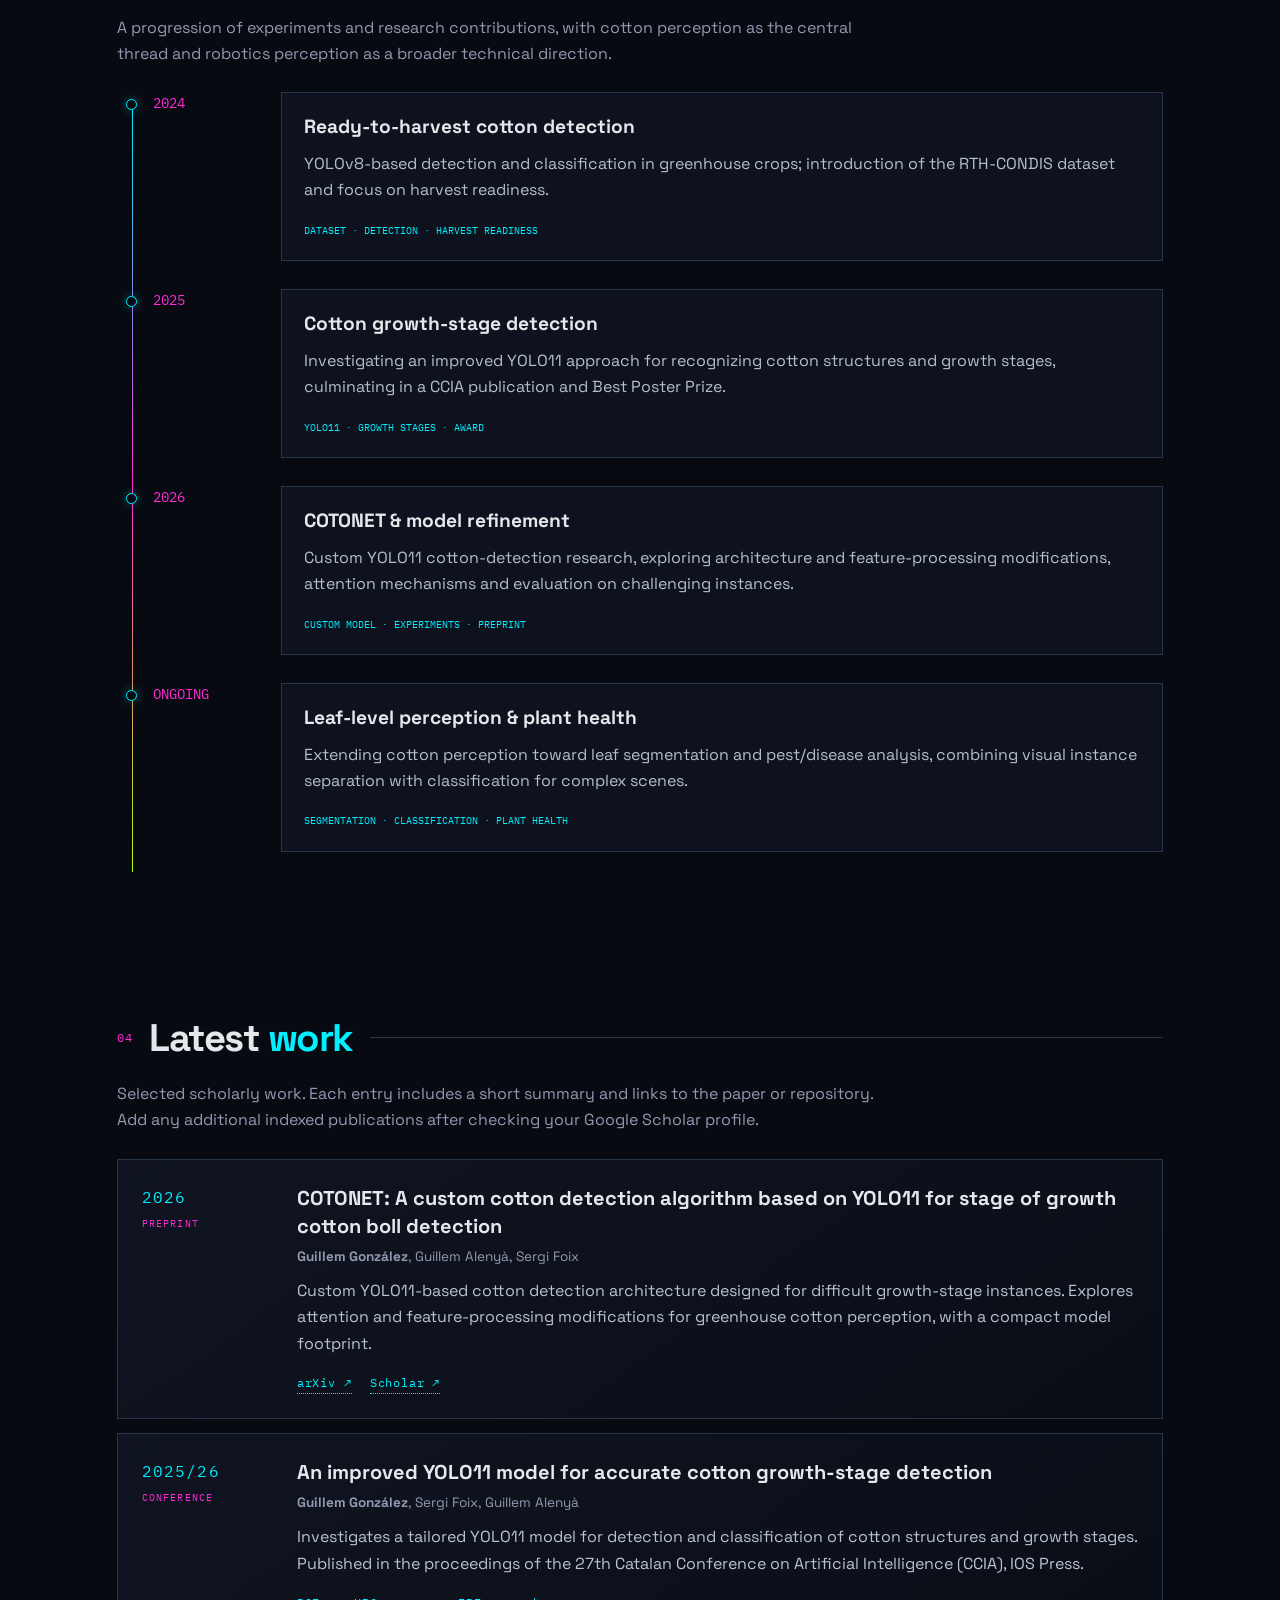
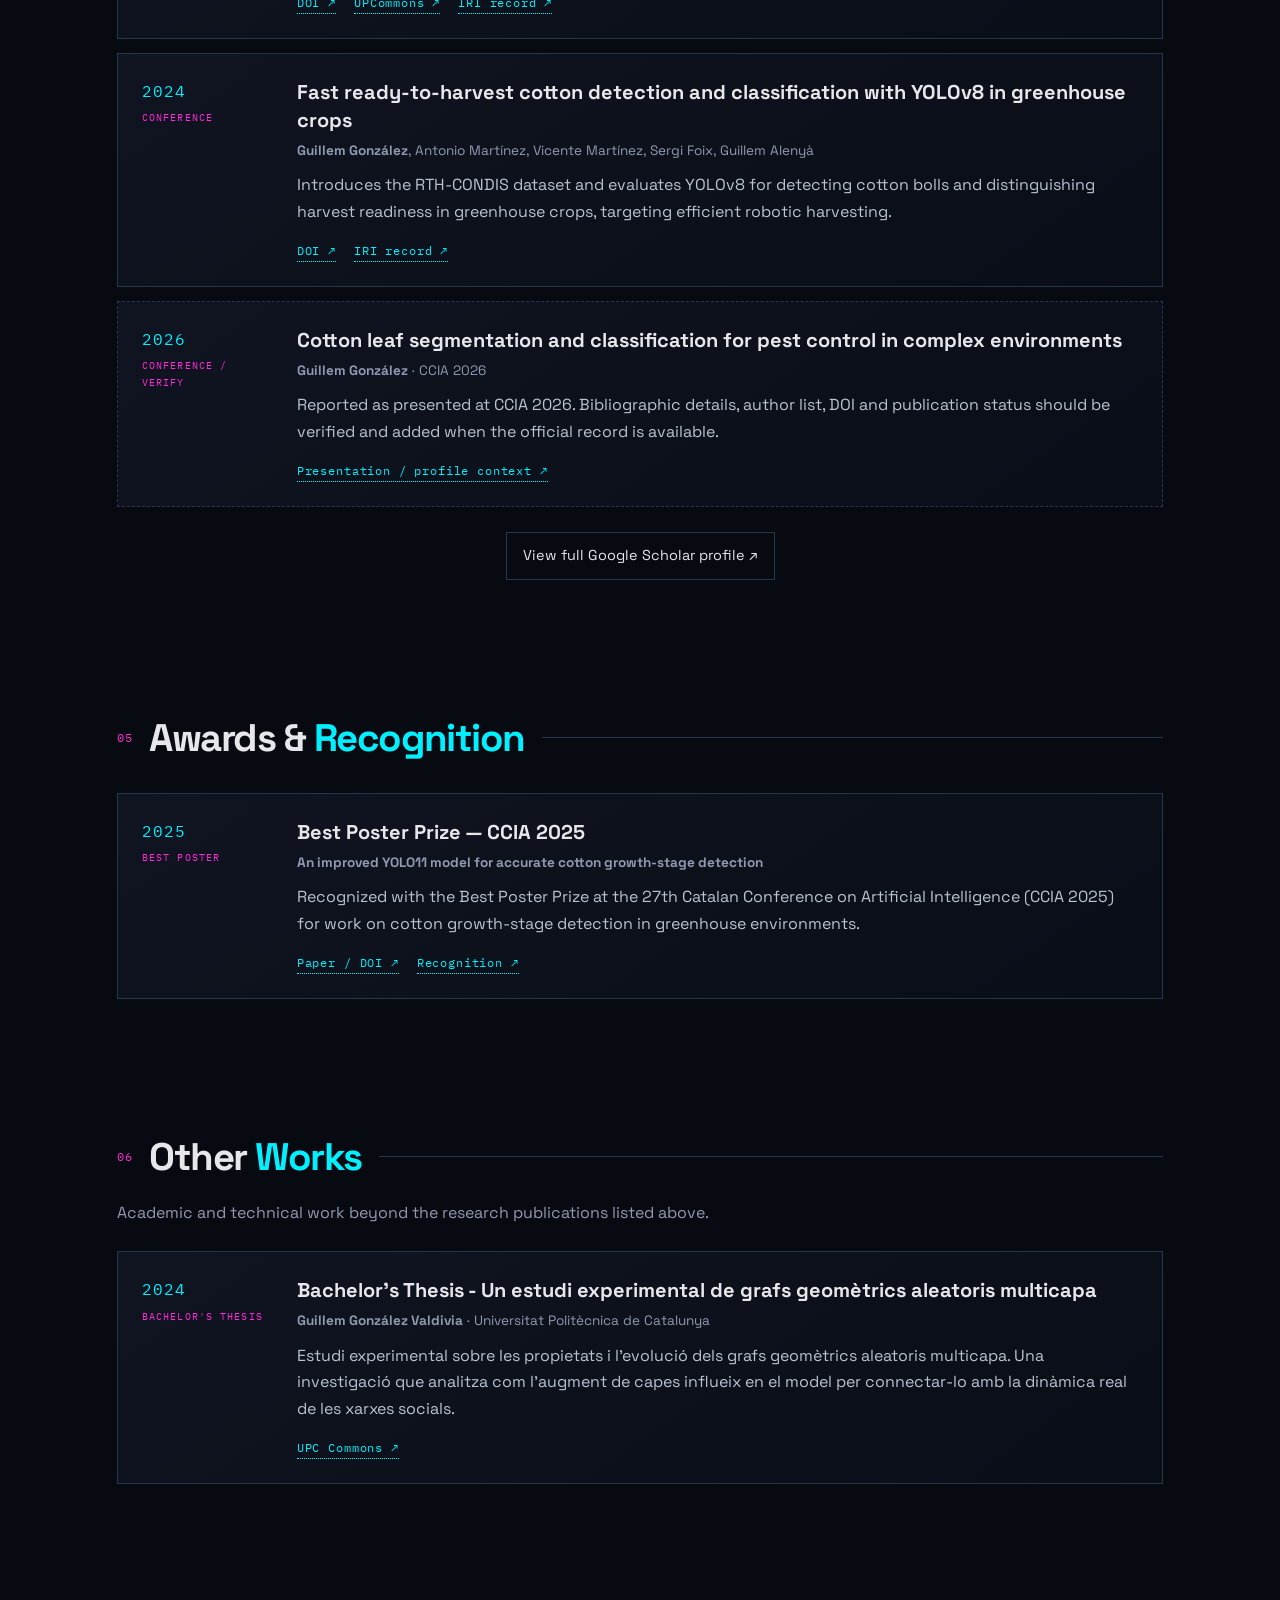
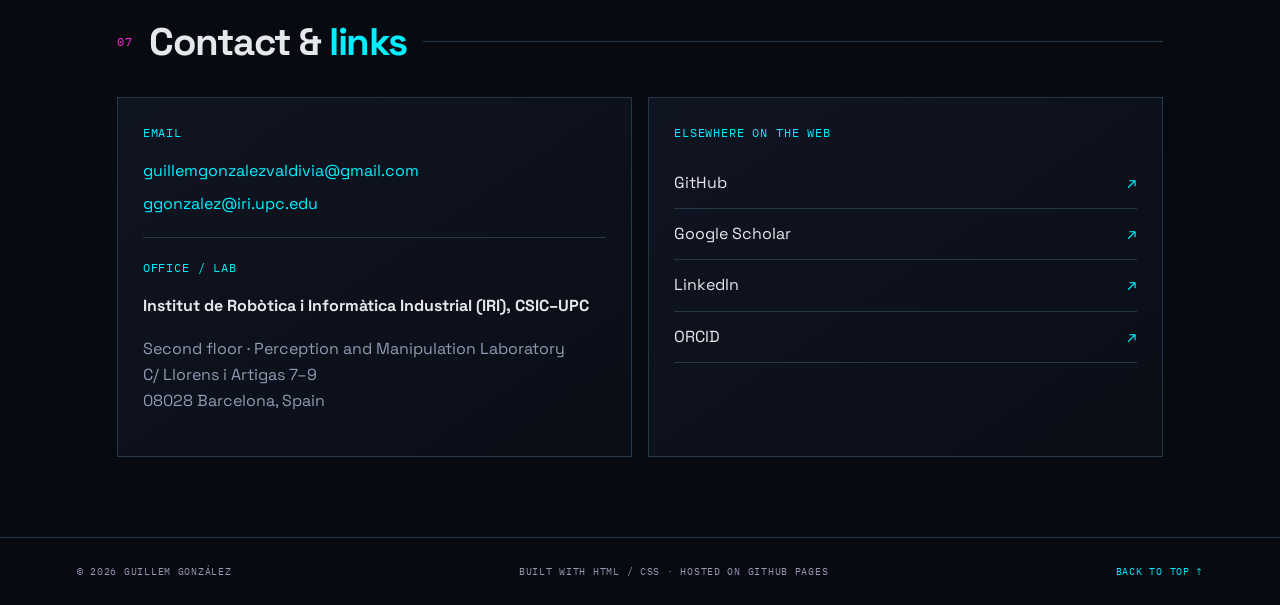
==== commit 3db6d795: "Added temporal line of projects and more focus on my research and vision on cotton" ====
--- a/index.html
+++ b/index.html
@@ -10,11 +10,12 @@
   <meta property="og:description" content="Research portfolio in computer vision, deep learning, robotic perception and agricultural robotics at IRI, CSIC–UPC.">
   <meta property="og:url" content="https://codingreyes.github.io/">
   <meta property="og:type" content="website">
-  <title>Guillem González Valdivia | Computer Vision &amp; Robotics </title>
+  <title>Guillem González Valdivia | Robotics &amp; Computer Vision</title>
   <link rel="preconnect" href="https://fonts.googleapis.com">
   <link rel="preconnect" href="https://fonts.gstatic.com" crossorigin>
   <link href="https://fonts.googleapis.com/css2?family=IBM+Plex+Mono:wght@400;500;600&family=Space+Grotesk:wght@400;500;600;700&display=swap" rel="stylesheet">
-  <link rel="stylesheet" href="style.css">\n  <script type="application/ld+json">
+  <link rel="stylesheet" href="style.css">
+  <script type="application/ld+json">
   {"@context":"https://schema.org","@type":"Person","name":"Guillem González Valdivia","url":"https://codingreyes.github.io/","jobTitle":"Research Technician","worksFor":{"@type":"Organization","name":"Institut de Robòtica i Informàtica Industrial (IRI), CSIC–UPC","url":"https://www.iri.csic.es/"},"sameAs":["https://github.com/codingReyes","https://www.linkedin.com/in/guillem-gonzalez-valdivia-b42761176/","https://orcid.org/0009-0009-7627-0887","https://scholar.google.es/citations?user=kH_fAkcAAAAJ"],"knowsAbout":["Computer Vision","Robotics","Deep Learning","Robotic Perception","Agricultural Robotics","Object Detection","Image Segmentation"]}
   </script>
 
@@ -24,7 +25,7 @@
   <header class="topbar">
     <a class="brand" href="#home"><span class="pulse"></span> GG<span class="brand-muted">/RESEARCH</span></a>
     <nav>
-      <a href="#about">ABOUT</a><a href="#research">RESEARCH</a><a href="#papers">PUBLICATIONS</a><a href="#awards">AWARDS</a><a href="#otherworks">OTHER WORKS</a><a href="#contact">CONTACT</a>
+      <a href="#about">ABOUT</a><a href="#research">RESEARCH</a><a href="#timeline">TIMELINE</a><a href="#papers">PUBLICATIONS</a><a href="#awards">AWARDS</a><a href="#otherworks">OTHER WORKS</a><a href="#contact">CONTACT</a>
     </nav>
     <span class="status"><i></i> OPEN TO COLLABORATION</span>
   </header>
@@ -68,15 +69,44 @@
     <section class="section" id="research">
       <div class="section-head"><span class="index">02</span><h2>Research &amp; <em>Projects</em></h2><span class="line"></span></div>
       <p class="section-intro">Research and development work carried out at IRI, CSIC–UPC. The emphasis is on deployable perception pipelines and robot-facing applications.</p>
+      <article class="cotton-flagship card">
+        <div class="flagship-heading">
+          <div>
+            <p class="eyebrow">FLAGSHIP RESEARCH · AGRI-ROBOTICS</p>
+            <h3>Cotton perception for greenhouse monitoring</h3>
+          </div>
+          <span class="tag cyan">DEMETER 5.0</span>
+        </div>
+        <p class="flagship-summary">A research thread focused on visual monitoring of cotton plants in greenhouse conditions, from detecting flowers and bolls to recognizing growth stages and supporting harvesting decisions. The work spans dataset design, model development, experimental evaluation and iterative improvements to robust visual perception.</p>
+        <div class="flagship-pillars">
+          <div><span class="pillar-number">01</span><strong>Detect</strong><p>Locate cotton flowers, bolls and relevant plant structures in greenhouse imagery.</p></div>
+          <div><span class="pillar-number">02</span><strong>Recognize</strong><p>Classify growth stages and distinguish harvest-ready cotton from other stages.</p></div>
+          <div><span class="pillar-number">03</span><strong>Improve</strong><p>Explore model architecture, datasets and evaluation strategies for practical perception.</p></div>
+        </div>
+        <div class="chips"><span>YOLOv8 / YOLO11</span><span>Detection</span><span>Growth-stage recognition</span><span>Dataset development</span><span>Greenhouse robotics</span></div>
+        <p class="flagship-note">Research progression: RTH-CONDIS → cotton growth-stage detection → COTONET</p>
+      </article>
       <div class="project-grid">
-        <article class="project card"><div class="project-meta"><span>AGRI-ROBOTICS</span><span class="tag cyan">ONGOING / RECENT</span></div><h3>Cotton perception &amp; phenotyping</h3><p>Computer vision methods for detecting cotton flowers and bolls, estimating growth stages, and supporting greenhouse crop monitoring and harvesting. Work includes dataset development, YOLO-based detection, model architecture experiments and visual analysis of plant structures.</p><div class="chips"><span>YOLO</span><span>Detection</span><span>Phenotyping</span><span>Greenhouse</span></div><small>PROJECT CONTEXT · DEMETER 5.0</small></article>
+        <article class="project card"><div class="project-meta"><span>DATA &amp; EXPERIMENTS</span><span class="tag cyan">COTTON VISION</span></div><h3>Datasets &amp; experimental evaluation</h3><p>Building and evaluating visual datasets and model experiments for cotton monitoring, including detection of flowers and bolls, growth-stage labels, model comparisons and challenging greenhouse imagery.</p><div class="chips"><span>Dataset design</span><span>Model evaluation</span><span>YOLO</span></div><small>RESEARCH THREAD · COTTON PERCEPTION</small></article>
         <article class="project card"><div class="project-meta"><span>PLANT HEALTH</span><span class="tag magenta">VISION / AI</span></div><h3>Leaf segmentation &amp; pest/disease analysis</h3><p>Developing image-processing and deep-learning workflows for cotton-leaf instance segmentation and visual pest/disease classification, aiming to support monitoring in complex environments.</p><div class="chips"><span>Segmentation</span><span>Classification</span><span>Plant health</span></div><small>RESEARCH LINE · PERCEPTION</small></article>
         <article class="project card"><div class="project-meta"><span>ROBOT MANIPULATION</span><span class="tag lime">RESEARCH PROJECT</span></div><h3>Deformable object perception</h3><p>Perception-related technical work connected to robotic manipulation of cloth-like and deformable objects, including visual representations and scene understanding for manipulation.</p><div class="chips"><span>Deformable objects</span><span>Robotic perception</span><span>Manipulation</span></div><small>PROJECT CONTEXT · CHLOE-MAP</small></article>
+        <article class="project card"><div class="project-meta"><span>ROBOTIC PERCEPTION</span><span class="tag magenta">SYSTEMS</span></div><h3>Perception pipelines in real environments</h3><p>Hands-on development and integration of vision pipelines for robotic scenarios, with attention to robustness, practical constraints, sensor data and the transition from research prototypes to usable systems.</p><div class="chips"><span>Computer vision</span><span>RGB-D</span><span>ROS</span><span>Integration</span></div><small>TECHNICAL RESEARCH · IRI</small></article>
+      </div>
+    </section>
+
+    <section class="section" id="timeline">
+      <div class="section-head"><span class="index">03</span><h2>Research <em>timeline</em></h2><span class="line"></span></div>
+      <p class="section-intro">A progression of experiments and research contributions, with cotton perception as the central thread and robotics perception as a broader technical direction.</p>
+      <div class="research-timeline">
+        <article class="timeline-entry"><span class="timeline-date">2024</span><div class="timeline-body"><h3>Ready-to-harvest cotton detection</h3><p>YOLOv8-based detection and classification in greenhouse crops; introduction of the RTH-CONDIS dataset and focus on harvest readiness.</p><span class="timeline-label">DATASET · DETECTION · HARVEST READINESS</span></div></article>
+        <article class="timeline-entry"><span class="timeline-date">2025</span><div class="timeline-body"><h3>Cotton growth-stage detection</h3><p>Investigating an improved YOLO11 approach for recognizing cotton structures and growth stages, culminating in a CCIA publication and Best Poster Prize.</p><span class="timeline-label">YOLO11 · GROWTH STAGES · AWARD</span></div></article>
+        <article class="timeline-entry"><span class="timeline-date">2026</span><div class="timeline-body"><h3>COTONET &amp; model refinement</h3><p>Custom YOLO11 cotton-detection research, exploring architecture and feature-processing modifications, attention mechanisms and evaluation on challenging instances.</p><span class="timeline-label">CUSTOM MODEL · EXPERIMENTS · PREPRINT</span></div></article>
+        <article class="timeline-entry"><span class="timeline-date">ONGOING</span><div class="timeline-body"><h3>Leaf-level perception &amp; plant health</h3><p>Extending cotton perception toward leaf segmentation and pest/disease analysis, combining visual instance separation with classification for complex scenes.</p><span class="timeline-label">SEGMENTATION · CLASSIFICATION · PLANT HEALTH</span></div></article>
       </div>
     </section>
 
     <section class="section" id="papers">
-      <div class="section-head"><span class="index">03</span><h2>Latest <em>work</em></h2><span class="line"></span></div>
+      <div class="section-head"><span class="index">04</span><h2>Latest <em>work</em></h2><span class="line"></span></div>
       <p class="section-intro">Selected scholarly work. Each entry includes a short summary and links to the paper or repository. Add any additional indexed publications after checking your Google Scholar profile.</p>
       <div class="paper-list">
         <article class="paper card"><div class="paper-year">2026 <span>PREPRINT</span></div><div class="paper-content"><h3>COTONET: A custom cotton detection algorithm based on YOLO11 for stage of growth cotton boll detection</h3><p class="authors"><strong>Guillem González</strong>, Guillem Alenyà, Sergi Foix</p><p>Custom YOLO11-based cotton detection architecture designed for difficult growth-stage instances. Explores attention and feature-processing modifications for greenhouse cotton perception, with a compact model footprint.</p><div class="paper-links"><a href="https://arxiv.org/abs/2603.11717">arXiv ↗</a><a href="https://scholar.google.es/citations?user=kH_fAkcAAAAJ&amp;hl=ca">Scholar ↗</a></div></div></article>
@@ -88,22 +118,22 @@
     </section>
 
     <section class="section" id="awards">
-      <div class="section-head"><span class="index">04</span><h2>Awards &amp; <em>Recognition</em></h2><span class="line"></span></div>
+      <div class="section-head"><span class="index">05</span><h2>Awards &amp; <em>Recognition</em></h2><span class="line"></span></div>
       <div class="paper-list">
         <article class="paper card"><div class="paper-year">2025 <span>BEST POSTER</span></div><div class="paper-content"><h3>Best Poster Prize — CCIA 2025</h3><p class="authors"><strong>An improved YOLO11 model for accurate cotton growth-stage detection</strong></p><p>Recognized with the Best Poster Prize at the 27th Catalan Conference on Artificial Intelligence (CCIA 2025) for work on cotton growth-stage detection in greenhouse environments.</p><div class="paper-links"><a href="https://doi.org/10.3233/FAIA250601">Paper / DOI ↗</a><a href="https://www.linkedin.com/in/guillem-gonzalez-valdivia-b42761176/">Recognition ↗</a></div></div></article>
       </div>
     </section>
 
     <section class="section" id="otherworks">
-      <div class="section-head"><span class="index">05</span><h2>Other <em>Works</em></h2><span class="line"></span></div>
+      <div class="section-head"><span class="index">06</span><h2>Other <em>Works</em></h2><span class="line"></span></div>
       <p class="section-intro">Academic and technical work beyond the research publications listed above.</p>
       <div class="paper-list">
-        <article class="paper card"><div class="paper-year">2024 <span>BACHELOR'S THESIS</span></div><div class="paper-content"><h3>Degree Final Project (Bachelor's Thesis)</h3><p class="authors"><strong>Guillem González Valdivia</strong> · Universitat Politècnica de Catalunya</p><p>Final degree project completed as part of the Computer Science degree. The bibliographic record and project details are available through the Google Scholar citation entry.</p><div class="paper-links"><a href="https://scholar.google.es/citations?view_op=view_citation&amp;hl=ca&amp;user=kH_fAkcAAAAJ&amp;citation_for_view=kH_fAkcAAAAJ:u5HHmVD_uO8C">Google Scholar record ↗</a></div></div></article>
+        <article class="paper card"><div class="paper-year">2024 <span>BACHELOR'S THESIS</span></div><div class="paper-content"><h3>Bachelor's Thesis - Un estudi experimental de grafs geomètrics aleatoris multicapa</h3><p class="authors"><strong>Guillem González Valdivia</strong> · Universitat Politècnica de Catalunya</p><p>Estudi experimental sobre les propietats i l'evolució dels grafs geomètrics aleatoris multicapa. Una investigació que analitza com l'augment de capes influeix en el model per connectar-lo amb la dinàmica real de les xarxes socials.</p><div class="paper-links"><a href="https://upcommons.upc.edu/entities/publication/d49be674-2b82-4f77-aab9-049b997032ac">UPC Commons ↗</a></div></div></article>
       </div>
     </section>
 
     <section class="section contact-section" id="contact">
-      <div class="section-head"><span class="index">06</span><h2>Contact &amp; <em>links</em></h2><span class="line"></span></div>
+      <div class="section-head"><span class="index">07</span><h2>Contact &amp; <em>links</em></h2><span class="line"></span></div>
       <div class="contact-grid">
         <div class="card contact-card"><p class="eyebrow">EMAIL</p><a href="mailto:guillemgonzalezvaldivia@gmail.com">guillemgonzalezvaldivia@gmail.com</a><a href="mailto:ggonzalez@iri.upc.edu">ggonzalez@iri.upc.edu</a><div class="divider"></div><p class="eyebrow">OFFICE / LAB</p><strong>Institut de Robòtica i Informàtica Industrial (IRI), CSIC–UPC</strong><p>Second floor · Perception and Manipulation Laboratory<br>C/ Llorens i Artigas 7–9<br>08028 Barcelona, Spain</p></div>
         <div class="card link-card"><p class="eyebrow">ELSEWHERE ON THE WEB</p><a href="https://github.com/codingReyes">GitHub <span>↗</span></a><a href="https://scholar.google.es/citations?user=kH_fAkcAAAAJ&amp;hl=ca">Google Scholar <span>↗</span></a><a href="https://www.linkedin.com/in/guillem-gonzalez-valdivia-b42761176/">LinkedIn <span>↗</span></a><a href="https://orcid.org/0009-0009-7627-0887">ORCID <span>↗</span></a></div>
--- a/style.css
+++ b/style.css
@@ -1,512 +1,1176 @@
 * {
-    box-sizing: border-box;
-}
+
+  box-sizing: border-box;
+
+}
+
 :root {
-    --bg: #080a12;
-    --panel: #101522;
-    --cyan: #00f0ff;
-    --pink: #ff2bd6;
-    --lime: #b6ff00;
-    --text: #e5e7eb;
-    --muted: #9299b0;
-    --border: #253748;
-}
+
+  --bg: #080a12;
+
+  --panel: #101522;
+
+  --cyan: #00f0ff;
+
+  --pink: #ff2bd6;
+
+  --lime: #b6ff00;
+
+  --text: #e5e7eb;
+
+  --muted: #9299b0;
+
+  --border: #253748;
+
+}
+
 html {
-    scroll-behavior: smooth;
-    scroll-padding-top: 95px;
-}
+
+  scroll-behavior: smooth;
+
+  scroll-padding-top: 95px;
+
+}
+
 body {
-    margin: 0;
-    background: var(--bg);
-    color: var(--text);
-    font-family: "Space Grotesk", sans-serif;
-    line-height: 1.65;
-}
+
+  margin: 0;
+
+  background: var(--bg);
+
+  color: var(--text);
+
+  font-family: "Space Grotesk",sans-serif;
+
+  line-height: 1.65;
+
+}
+
 a {
-    color: var(--cyan);
-    text-decoration: none;
-}
+
+  color: var(--cyan);
+
+  text-decoration: none;
+
+}
+
 a:hover {
-    color: var(--pink);
-}
+
+  color: var(--pink);
+
+}
+
 .grid-bg {
-    position: fixed;
-    inset: 0;
-    pointer-events: none;
-    z-index: -1;
-    background-image: linear-gradient(rgba(0,240,255,.025) 1px,transparent 1px), linear-gradient(90deg,rgba(0,240,255,.025) 1px,transparent 1px);
-    background-size: 45px 45px;
-}
+
+  position: fixed;
+
+  inset: 0;
+
+  pointer-events: none;
+
+  z-index: -1;
+
+  background-image: linear-gradient(rgba(0,240,255,.025) 1px,transparent 1px),linear-gradient(90deg,rgba(0,240,255,.025) 1px,transparent 1px);
+
+  background-size: 45px 45px;
+
+}
+
 .topbar {
-    min-height: 72px;
-    display: flex;
-    align-items: center;
+
+  min-height: 72px;
+
+  display: flex;
+
+  align-items: center;
+
+  justify-content: space-between;
+
+  padding: 0 5vw;
+
+  border-bottom: 1px solid var(--border);
+
+  background: rgba(8,10,18,.92);
+
+  position: sticky;
+
+  top: 0;
+
+  z-index: 10;
+
+  backdrop-filter: blur(14px);
+
+}
+
+.brand {
+
+  font-family: "IBM Plex Mono",monospace;
+
+  font-weight: 600;
+
+  letter-spacing: .08em;
+
+  color: var(--cyan);
+
+}
+
+.brand-muted {
+
+  color: var(--muted);
+
+}
+
+nav {
+
+  display: flex;
+
+  gap: 15px;
+
+  flex-wrap: wrap;
+
+  justify-content: center;
+
+}
+
+nav a,.status,.eyebrow,.index,.panel-top,.panel-bottom span,.project-meta,.paper-year,.paper-links,footer {
+
+  font-family: "IBM Plex Mono",monospace;
+
+  font-size: .75rem;
+
+  letter-spacing: .07em;
+
+}
+
+nav a {
+
+  color: var(--muted);
+
+}
+
+nav a:hover {
+
+  color: var(--cyan);
+
+}
+
+.status {
+
+  color: var(--lime);
+
+  font-size: .68rem;
+
+}
+
+.status i {
+
+  display: inline-block;
+
+  width: 7px;
+
+  height: 7px;
+
+  border-radius: 50%;
+
+  background: var(--lime);
+
+  box-shadow: 0 0 8px var(--lime);
+
+  margin-right: 8px;
+
+}
+
+.hero {
+
+  max-width: 1200px;
+
+  margin: auto;
+
+  padding: 100px 6vw 85px;
+
+  display: grid;
+
+  grid-template-columns: 1.15fr .85fr;
+
+  gap: 65px;
+
+  align-items: center;
+
+  min-height: 590px;
+
+}
+
+.eyebrow {
+
+  color: var(--cyan);
+
+  margin: 0 0 15px;
+
+}
+
+.hero h1 {
+
+  font-size: clamp(3.4rem,7vw,6.6rem);
+
+  line-height: .98;
+
+  letter-spacing: -.07em;
+
+  margin: 0 0 28px;
+
+  font-weight: 700;
+
+}
+
+.hero h1 span {
+
+  color: var(--cyan);
+
+  text-shadow: 0 0 30px rgba(0,240,255,.2);
+
+}
+
+.lead {
+
+  font-size: 1.35rem;
+
+  max-width: 570px;
+
+  color: #c5cad6;
+
+}
+
+.hero-tags,.chips {
+
+  display: flex;
+
+  flex-wrap: wrap;
+
+  gap: 8px;
+
+}
+
+.hero-tags {
+
+  margin: 25px 0;
+
+}
+
+.hero-tags span,.chips span {
+
+  font-family: "IBM Plex Mono",monospace;
+
+  font-size: .68rem;
+
+  color: var(--muted);
+
+  border: 1px solid var(--border);
+
+  padding: 5px 9px;
+
+}
+
+.actions {
+
+  display: flex;
+
+  gap: 12px;
+
+  flex-wrap: wrap;
+
+  margin-top: 30px;
+
+}
+
+.button {
+
+  border: 1px solid var(--border);
+
+  padding: 11px 16px;
+
+  color: var(--text);
+
+  font-size: .9rem;
+
+  display: inline-flex;
+
+  gap: 18px;
+
+  align-items: center;
+
+  transition: .2s;
+
+}
+
+.button:hover {
+
+  border-color: var(--cyan);
+
+  box-shadow: 0 0 18px rgba(0,240,255,.1);
+
+  color: var(--cyan);
+
+}
+
+.primary {
+
+  background: rgba(0,240,255,.07);
+
+  border-color: var(--cyan);
+
+  color: var(--cyan);
+
+}
+
+.hero-panel {
+
+  border: 1px solid var(--border);
+
+  background: linear-gradient(150deg,#111827,#0b0f18);
+
+  padding: 20px;
+
+  position: relative;
+
+  min-height: 410px;
+
+}
+
+.hero-panel:before {
+
+  content: "";
+
+  position: absolute;
+
+  top: -1px;
+
+  left: -1px;
+
+  width: 60px;
+
+  height: 2px;
+
+  background: var(--cyan);
+
+  box-shadow: 0 0 12px var(--cyan);
+
+}
+
+.panel-top {
+
+  display: flex;
+
+  justify-content: space-between;
+
+  color: var(--muted);
+
+}
+
+.live {
+
+  color: var(--lime);
+
+}
+
+.orb-wrap {
+
+  height: 260px;
+
+  position: relative;
+
+  display: grid;
+
+  place-items: center;
+
+}
+
+.orb {
+
+  width: 125px;
+
+  height: 125px;
+
+  border-radius: 50%;
+
+  background: radial-gradient(circle at 30% 30%,#bbffff,#00b8ce 22%,#073349 58%,#070a12 72%);
+
+  box-shadow: 0 0 45px rgba(0,240,255,.25),inset -12px -10px 24px #02040a;
+
+  animation: float 5s ease-in-out infinite;
+
+}
+
+.orb-ring {
+
+  position: absolute;
+
+  border: 1px solid rgba(0,240,255,.3);
+
+  border-radius: 50%;
+
+  width: 205px;
+
+  height: 205px;
+
+  transform: rotate(-30deg);
+
+  border-left-color: transparent;
+
+  border-right-color: var(--pink);
+
+}
+
+.ring2 {
+
+  width: 245px;
+
+  height: 245px;
+
+  transform: rotate(65deg);
+
+  border-color: rgba(255,43,214,.25);
+
+  border-top-color: var(--cyan);
+
+}
+
+.crosshair {
+
+  position: absolute;
+
+  color: var(--lime);
+
+  font: 600 .65rem "IBM Plex Mono";
+
+  text-align: center;
+
+  line-height: 1.2;
+
+}
+
+.panel-bottom {
+
+  display: grid;
+
+  grid-template-columns: 1fr 1fr;
+
+  gap: 4px 12px;
+
+  border-top: 1px solid var(--border);
+
+  padding-top: 16px;
+
+}
+
+.panel-bottom span {
+
+  color: var(--muted);
+
+  font-size: .66rem;
+
+}
+
+.panel-bottom strong {
+
+  font-size: .9rem;
+
+}
+
+.section {
+
+  max-width: 1200px;
+
+  margin: 0 auto;
+
+  padding: 55px 6vw 80px;
+
+}
+
+.section-head {
+
+  display: flex;
+
+  align-items: center;
+
+  gap: 17px;
+
+  margin-bottom: 32px;
+
+}
+
+.index {
+
+  color: var(--pink);
+
+}
+
+h2 {
+
+  font-size: 2.4rem;
+
+  line-height: 1.2;
+
+  margin: 0;
+
+  letter-spacing: -.04em;
+
+}
+
+h2 em {
+
+  font-style: normal;
+
+  color: var(--cyan);
+
+}
+
+.line {
+
+  height: 1px;
+
+  background: var(--border);
+
+  flex: 1;
+
+}
+
+.about-grid {
+
+  display: grid;
+
+  grid-template-columns: 1.4fr .8fr;
+
+  gap: 20px;
+
+}
+
+.card {
+
+  background: linear-gradient(145deg,rgba(16,21,34,.97),rgba(10,14,23,.97));
+
+  border: 1px solid var(--border);
+
+  padding: 25px;
+
+  position: relative;
+
+}
+
+.card:hover {
+
+  border-color: #315465;
+
+}
+
+.bio p:not(.eyebrow) {
+
+  color: #c4c9d4;
+
+}
+
+.bio a {
+
+  border-bottom: 1px dotted;
+
+}
+
+.quick h3 {
+
+  margin: 0 0 3px;
+
+}
+
+.quick p:not(.eyebrow) {
+
+  margin-top: 0;
+
+  color: var(--muted);
+
+}
+
+.divider {
+
+  height: 1px;
+
+  background: var(--border);
+
+  margin: 20px 0;
+
+}
+
+.chips {
+
+  margin-top: 10px;
+
+}
+
+.section-intro {
+
+  max-width: 760px;
+
+  color: var(--muted);
+
+  margin: -12px 0 25px;
+
+}
+
+.project-grid {
+
+  display: grid;
+
+  grid-template-columns: 1fr 1fr;
+
+  gap: 16px;
+
+}
+
+.project {
+
+  padding: 24px;
+
+}
+
+.project-meta {
+
+  display: flex;
+
+  justify-content: space-between;
+
+  gap: 12px;
+
+  color: var(--muted);
+
+  font-size: .65rem;
+
+}
+
+.tag {
+
+  border: 1px solid;
+
+  padding: 2px 8px;
+
+  font-size: .62rem;
+
+}
+
+.cyan {
+
+  color: var(--cyan);
+
+  border-color: var(--cyan);
+
+}
+
+.magenta {
+
+  color: var(--pink);
+
+  border-color: var(--pink);
+
+}
+
+.lime {
+
+  color: var(--lime);
+
+  border-color: var(--lime);
+
+}
+
+.project h3 {
+
+  font-size: 1.35rem;
+
+  margin: 14px 0 8px;
+
+}
+
+.project p {
+
+  color: #b7bfce;
+
+}
+
+.project small {
+
+  font-family: "IBM Plex Mono",monospace;
+
+  font-size: .65rem;
+
+  color: var(--muted);
+
+  display: block;
+
+  margin-top: 22px;
+
+}
+
+.paper-list {
+
+  display: grid;
+
+  gap: 14px;
+
+}
+
+.paper {
+
+  display: grid;
+
+  grid-template-columns: 135px 1fr;
+
+  gap: 20px;
+
+  padding: 24px;
+
+}
+
+.paper-year {
+
+  color: var(--cyan);
+
+  font-size: 1rem;
+
+}
+
+.paper-year span {
+
+  display: block;
+
+  color: var(--pink);
+
+  font-size: .62rem;
+
+  margin-top: 6px;
+
+}
+
+.paper h3 {
+
+  margin: 0 0 6px;
+
+  font-size: 1.25rem;
+
+  line-height: 1.4;
+
+}
+
+.authors {
+
+  color: var(--muted);
+
+  font-size: .85rem;
+
+  margin: 0 0 10px;
+
+}
+
+.paper-content>p:not(.authors) {
+
+  color: #bbc3d1;
+
+  margin-top: 0;
+
+}
+
+.paper-links {
+
+  display: flex;
+
+  gap: 18px;
+
+  flex-wrap: wrap;
+
+  margin-top: 14px;
+
+}
+
+.paper-links a {
+
+  border-bottom: 1px dotted var(--cyan);
+
+}
+
+.pending {
+
+  border-style: dashed;
+
+}
+
+.center {
+
+  text-align: center;
+
+  margin-top: 25px;
+
+}
+
+.contact-grid {
+
+  display: grid;
+
+  grid-template-columns: 1fr 1fr;
+
+  gap: 16px;
+
+}
+
+.contact-card a {
+
+  display: block;
+
+  margin: 7px 0;
+
+}
+
+.contact-card p:not(.eyebrow) {
+
+  color: var(--muted);
+
+}
+
+.link-card a {
+
+  display: flex;
+
+  justify-content: space-between;
+
+  padding: 12px 0;
+
+  border-bottom: 1px solid var(--border);
+
+  color: var(--text);
+
+}
+
+.link-card a span {
+
+  color: var(--cyan);
+
+}
+
+footer {
+
+  border-top: 1px solid var(--border);
+
+  padding: 25px 6vw;
+
+  display: flex;
+
+  justify-content: space-between;
+
+  gap: 15px;
+
+  flex-wrap: wrap;
+
+  color: var(--muted);
+
+  font-size: .65rem;
+
+}
+
+@keyframes float {
+
+  0%,100% {
+
+    transform: translateY(0);
+
+  }
+
+  50% {
+
+    transform: translateY(-9px);
+
+  }
+
+}
+
+@media (max-width:850px) {
+
+  .topbar {
+
+    padding: 0 4vw;
+
+  }
+
+  nav {
+
+    gap: 9px;
+
+  }
+
+  nav a {
+
+    font-size: .65rem;
+
+  }
+
+  .status {
+
+    display: none;
+
+  }
+
+  .hero {
+
+    grid-template-columns: 1fr;
+
+    gap: 30px;
+
+    padding: 70px 6vw;
+
+  }
+
+  .hero-panel {
+
+    max-width: 600px;
+
+  }
+
+  .about-grid,.project-grid,.contact-grid {
+
+    grid-template-columns: 1fr;
+
+  }
+
+  .section {
+
+    padding: 45px 6vw 65px;
+
+  }
+
+}
+
+@media (max-width:560px) {
+
+  .topbar {
+
+    height: auto;
+
+    min-height: 65px;
+
+    flex-wrap: wrap;
+
+    padding: 13px 5vw;
+
+    gap: 10px;
+
+  }
+
+  nav {
+
+    width: 100%;
+
     justify-content: space-between;
-    padding: 0 5vw;
-    border-bottom: 1px solid var(--border);
-    background: rgba(8,10,18,.92);
-    position: sticky;
-    top: 0;
-    z-index: 10;
-    backdrop-filter: blur(14px);
-}
-.brand {
-    font-family: "IBM Plex Mono", monospace;
-    font-weight: 600;
-    letter-spacing: .08em;
-    color: var(--cyan);
-}
-.brand-muted {
-    color: var(--muted);
-}
-nav {
-    display: flex;
-    gap: 15px;
-    flex-wrap: wrap;
-    justify-content: center;
-}
-nav a, .status, .eyebrow, .index, .panel-top, .panel-bottom span, .project-meta, .paper-year, .paper-links, footer {
-    font-family: "IBM Plex Mono", monospace;
-    font-size: .75rem;
-    letter-spacing: .07em;
-}
-nav a {
-    color: var(--muted);
-}
-nav a:hover {
-    color: var(--cyan);
-}
-.status {
-    color: var(--lime);
-    font-size: .68rem;
-}
-.status i {
-    display: inline-block;
-    width: 7px;
-    height: 7px;
-    border-radius: 50%;
-    background: var(--lime);
-    box-shadow: 0 0 8px var(--lime);
-    margin-right: 8px;
-}
-.hero {
-    max-width: 1200px;
-    margin: auto;
-    padding: 100px 6vw 85px;
-    display: grid;
-    grid-template-columns: 1.15fr .85fr;
-    gap: 65px;
-    align-items: center;
-    min-height: 590px;
-}
-.eyebrow {
-    color: var(--cyan);
-    margin: 0 0 15px;
-}
-.hero h1 {
-    font-size: clamp(3.4rem,7vw,6.6rem);
-    line-height: .98;
-    letter-spacing: -.07em;
-    margin: 0 0 28px;
-    font-weight: 700;
-}
-.hero h1 span {
-    color: var(--cyan);
-    text-shadow: 0 0 30px rgba(0,240,255,.2);
-}
-.lead {
-    font-size: 1.35rem;
-    max-width: 570px;
-    color: #c5cad6;
-}
-.hero-tags, .chips {
-    display: flex;
-    flex-wrap: wrap;
+
+  }
+
+  .hero h1 {
+
+    font-size: 3.4rem;
+
+  }
+
+  .lead {
+
+    font-size: 1.1rem;
+
+  }
+
+  .paper {
+
+    grid-template-columns: 1fr;
+
     gap: 8px;
-}
-.hero-tags {
-    margin: 25px 0;
-}
-.hero-tags span, .chips span {
-    font-family: "IBM Plex Mono", monospace;
-    font-size: .68rem;
-    color: var(--muted);
-    border: 1px solid var(--border);
-    padding: 5px 9px;
-}
-.actions {
-    display: flex;
-    gap: 12px;
-    flex-wrap: wrap;
-    margin-top: 30px;
-}
-.button {
-    border: 1px solid var(--border);
-    padding: 11px 16px;
-    color: var(--text);
-    font-size: .9rem;
-    display: inline-flex;
-    gap: 18px;
-    align-items: center;
-    transition: .2s;
-}
-.button:hover {
-    border-color: var(--cyan);
-    box-shadow: 0 0 18px rgba(0,240,255,.1);
-    color: var(--cyan);
-}
-.primary {
-    background: rgba(0,240,255,.07);
-    border-color: var(--cyan);
-    color: var(--cyan);
-}
-.hero-panel {
-    border: 1px solid var(--border);
-    background: linear-gradient(150deg,#111827,#0b0f18);
+
     padding: 20px;
-    position: relative;
-    min-height: 410px;
-}
-.hero-panel:before {
-    content: "";
-    position: absolute;
-    top: -1px;
-    left: -1px;
-    width: 60px;
-    height: 2px;
-    background: var(--cyan);
-    box-shadow: 0 0 12px var(--cyan);
-}
-.panel-top {
-    display: flex;
-    justify-content: space-between;
-    color: var(--muted);
-}
-.live {
-    color: var(--lime);
-}
-.orb-wrap {
-    height: 260px;
-    position: relative;
-    display: grid;
-    place-items: center;
-}
-.orb {
-    width: 125px;
-    height: 125px;
-    border-radius: 50%;
-    background: radial-gradient(circle at 30% 30%,#bbffff,#00b8ce 22%,#073349 58%,#070a12 72%);
-    box-shadow: 0 0 45px rgba(0,240,255,.25), inset -12px -10px 24px #02040a;
-    animation: float 5s ease-in-out infinite;
-}
-.orb-ring {
-    position: absolute;
-    border: 1px solid rgba(0,240,255,.3);
-    border-radius: 50%;
-    width: 205px;
-    height: 205px;
-    transform: rotate(-30deg);
-    border-left-color: transparent;
-    border-right-color: var(--pink);
-}
-.ring2 {
-    width: 245px;
-    height: 245px;
-    transform: rotate(65deg);
-    border-color: rgba(255,43,214,.25);
-    border-top-color: var(--cyan);
-}
-.crosshair {
-    position: absolute;
-    color: var(--lime);
-    font: 600 .65rem "IBM Plex Mono";
-    text-align: center;
-    line-height: 1.2;
-}
-.panel-bottom {
-    display: grid;
+
+  }
+
+  .paper-year span {
+
+    display: inline;
+
+    margin-left: 10px;
+
+  }
+
+  .section-head h2 {
+
+    font-size: 1.9rem;
+
+  }
+
+  .hero {
+
+    padding-top: 55px;
+
+  }
+
+  .panel-bottom {
+
     grid-template-columns: 1fr 1fr;
-    gap: 4px 12px;
-    border-top: 1px solid var(--border);
-    padding-top: 16px;
-}
-.panel-bottom span {
-    color: var(--muted);
-    font-size: .66rem;
-}
-.panel-bottom strong {
-    font-size: .9rem;
-}
-.section {
-    max-width: 1200px;
-    margin: 0 auto;
-    padding: 55px 6vw 80px;
-}
-.section-head {
-    display: flex;
-    align-items: center;
-    gap: 17px;
-    margin-bottom: 32px;
-}
-.index {
-    color: var(--pink);
-}
-h2 {
-    font-size: 2.4rem;
-    line-height: 1.2;
-    margin: 0;
-    letter-spacing: -.04em;
-}
-h2 em {
-    font-style: normal;
-    color: var(--cyan);
-}
-.line {
-    height: 1px;
-    background: var(--border);
-    flex: 1;
-}
-.about-grid {
-    display: grid;
-    grid-template-columns: 1.4fr .8fr;
-    gap: 20px;
-}
-.card {
-    background: linear-gradient(145deg,rgba(16,21,34,.97),rgba(10,14,23,.97));
-    border: 1px solid var(--border);
-    padding: 25px;
-    position: relative;
-}
-.card:hover {
-    border-color: #315465;
-}
-.bio p:not(.eyebrow) {
-    color: #c4c9d4;
-}
-.bio a {
-    border-bottom: 1px dotted;
-}
-.quick h3 {
-    margin: 0 0 3px;
-}
-.quick p:not(.eyebrow) {
-    margin-top: 0;
-    color: var(--muted);
-}
-.divider {
-    height: 1px;
-    background: var(--border);
-    margin: 20px 0;
-}
-.chips {
-    margin-top: 10px;
-}
-.section-intro {
-    max-width: 760px;
-    color: var(--muted);
-    margin: -12px 0 25px;
-}
+
+  }
+
+  footer {
+
+    padding: 22px 5vw;
+
+  }
+
+}
+
+/* Flagship cotton research card */
+.cotton-flagship {
+  margin-bottom: 22px;
+  padding: clamp(22px, 4vw, 36px);
+  border-color: rgba(0, 240, 255, 0.38);
+  background: linear-gradient(120deg, rgba(0, 240, 255, 0.045), transparent 55%),
+    linear-gradient(145deg, rgba(16, 21, 34, 0.98), rgba(10, 14, 23, 0.98));
+}
+.flagship-heading {
+  display: flex;
+  align-items: flex-start;
+  justify-content: space-between;
+  gap: 20px;
+}
+.flagship-heading h3 {
+  margin: 0;
+  font-size: clamp(1.5rem, 3vw, 2rem);
+  line-height: 1.25;
+}
+.flagship-summary {
+  max-width: 920px;
+  color: #c2cbd8;
+}
+.flagship-pillars {
+  display: grid;
+  grid-template-columns: repeat(3, minmax(0, 1fr));
+  gap: 12px;
+  margin: 24px 0;
+}
+.flagship-pillars > div {
+  padding: 18px;
+  border: 1px solid var(--border);
+  background: rgba(4, 8, 15, 0.45);
+}
+.pillar-number {
+  display: block;
+  margin-bottom: 8px;
+  color: var(--pink);
+}
+.flagship-pillars strong {
+  display: block;
+  color: var(--cyan);
+  font-size: 1.1rem;
+}
+.flagship-pillars p {
+  margin: 6px 0 0;
+  color: var(--muted);
+  font-size: 0.9rem;
+}
+.flagship-note {
+  margin: 20px 0 0;
+  padding-top: 15px;
+  border-top: 1px solid var(--border);
+  color: var(--lime);
+  font-family: "IBM Plex Mono", monospace;
+  font-size: 0.74rem;
+}
+
+/* Balanced four-card research grid */
 .project-grid {
-    display: grid;
-    grid-template-columns: 1fr 1fr;
-    gap: 16px;
+  display: grid;
+  grid-template-columns: repeat(2, minmax(0, 1fr));
+  align-items: stretch;
+  gap: 18px;
 }
 .project {
-    padding: 24px;
-}
-.project-meta {
-    display: flex;
-    justify-content: space-between;
-    gap: 12px;
-    color: var(--muted);
-    font-size: .65rem;
-}
-.tag {
-    border: 1px solid;
-    padding: 2px 8px;
-    font-size: .62rem;
-}
-.cyan {
-    color: var(--cyan);
-    border-color: var(--cyan);
-}
-.magenta {
-    color: var(--pink);
-    border-color: var(--pink);
-}
-.lime {
-    color: var(--lime);
-    border-color: var(--lime);
-}
-.project h3 {
-    font-size: 1.35rem;
-    margin: 14px 0 8px;
-}
-.project p {
-    color: #b7bfce;
-}
-.project small {
-    font-family: "IBM Plex Mono", monospace;
-    font-size: .65rem;
-    color: var(--muted);
-    display: block;
-    margin-top: 22px;
-}
-.paper-list {
-    display: grid;
-    gap: 14px;
-}
-.paper {
-    display: grid;
-    grid-template-columns: 135px 1fr;
-    gap: 20px;
-    padding: 24px;
-}
-.paper-year {
-    color: var(--cyan);
-    font-size: 1rem;
-}
-.paper-year span {
-    display: block;
-    color: var(--pink);
-    font-size: .62rem;
-    margin-top: 6px;
-}
-.paper h3 {
-    margin: 0 0 6px;
-    font-size: 1.25rem;
-    line-height: 1.4;
-}
-.authors {
-    color: var(--muted);
-    font-size: .85rem;
-    margin: 0 0 10px;
-}
-.paper-content>p:not(.authors) {
-    color: #bbc3d1;
-    margin-top: 0;
-}
-.paper-links {
-    display: flex;
-    gap: 18px;
-    flex-wrap: wrap;
-    margin-top: 14px;
-}
-.paper-links a {
-    border-bottom: 1px dotted var(--cyan);
-}
-.pending {
-    border-style: dashed;
-}
-.center {
-    text-align: center;
-    margin-top: 25px;
-}
-.contact-grid {
-    display: grid;
-    grid-template-columns: 1fr 1fr;
-    gap: 16px;
-}
-.contact-card a {
-    display: block;
-    margin: 7px 0;
-}
-.contact-card p:not(.eyebrow) {
-    color: var(--muted);
-}
-.link-card a {
-    display: flex;
-    justify-content: space-between;
-    padding: 12px 0;
-    border-bottom: 1px solid var(--border);
-    color: var(--text);
-}
-.link-card a span {
-    color: var(--cyan);
-}
-footer {
-    border-top: 1px solid var(--border);
-    padding: 25px 6vw;
-    display: flex;
-    justify-content: space-between;
-    gap: 15px;
-    flex-wrap: wrap;
-    color: var(--muted);
-    font-size: .65rem;
-}
-@keyframes float {
-    0%, 100% {
-        transform: translateY(0);
-    }
-    50% {
-        transform: translateY(-9px);
-    }
-}
-@media(max-width:850px) {
-    .topbar {
-        padding: 0 4vw;
-    }
-    nav {
-        gap: 9px;
-    }
-    nav a {
-        font-size: .65rem;
-    }
-    .status {
-        display: none;
-    }
-    .hero {
-        grid-template-columns: 1fr;
-        gap: 30px;
-        padding: 70px 6vw;
-    }
-    .hero-panel {
-        max-width: 600px;
-    }
-    .about-grid, .project-grid, .contact-grid {
-        grid-template-columns: 1fr;
-    }
-    .section {
-        padding: 45px 6vw 65px;
-    }
-}
-@media(max-width:560px) {
-    .topbar {
-        height: auto;
-        min-height: 65px;
-        flex-wrap: wrap;
-        padding: 13px 5vw;
-        gap: 10px;
-    }
-    nav {
-        width: 100%;
-        justify-content: space-between;
-    }
-    .hero h1 {
-        font-size: 3.4rem;
-    }
-    .lead {
-        font-size: 1.1rem;
-    }
-    .paper {
-        grid-template-columns: 1fr;
-        gap: 8px;
-        padding: 20px;
-    }
-    .paper-year span {
-        display: inline;
-        margin-left: 10px;
-    }
-    .section-head h2 {
-        font-size: 1.9rem;
-    }
-    .hero {
-        padding-top: 55px;
-    }
-    .panel-bottom {
-        grid-template-columns: 1fr 1fr;
-    }
-    footer {
-        padding: 22px 5vw;
-    }
-}+  display: flex;
+  flex-direction: column;
+  min-height: 100%;
+}
+.project .chips {
+  margin-top: auto;
+  padding-top: 8px;
+}
+
+/* Research progression timeline */
+.research-timeline {
+  position: relative;
+  display: grid;
+  gap: 0;
+  margin-left: 8px;
+  padding-left: 28px;
+}
+.research-timeline::before {
+  position: absolute;
+  top: 8px;
+  bottom: 8px;
+  left: 7px;
+  width: 1px;
+  background: linear-gradient(var(--cyan), var(--pink), var(--lime));
+  content: "";
+}
+.timeline-entry {
+  position: relative;
+  display: grid;
+  grid-template-columns: 110px 1fr;
+  gap: 18px;
+  padding: 0 0 28px;
+}
+.timeline-entry::before {
+  position: absolute;
+  top: 7px;
+  left: -27px;
+  width: 9px;
+  height: 9px;
+  border: 1px solid var(--cyan);
+  border-radius: 50%;
+  background: var(--bg);
+  box-shadow: 0 0 10px rgba(0, 240, 255, 0.35);
+  content: "";
+}
+.timeline-date {
+  color: var(--pink);
+  font-family: "IBM Plex Mono", monospace;
+  font-size: 0.85rem;
+}
+.timeline-body {
+  padding: 18px 22px;
+  border: 1px solid var(--border);
+  background: rgba(16, 21, 34, 0.78);
+}
+.timeline-body h3 {
+  margin: 0 0 8px;
+  font-size: 1.2rem;
+}
+.timeline-body p {
+  margin: 0 0 12px;
+  color: #b7bfce;
+}
+.timeline-label {
+  color: var(--cyan);
+  font-family: "IBM Plex Mono", monospace;
+  font-size: 0.65rem;
+}
+
+@media (max-width: 850px) {
+  .flagship-pillars {
+    grid-template-columns: 1fr;
+  }
+}
+@media (max-width: 700px) {
+  .project-grid {
+    grid-template-columns: 1fr;
+  }
+  .timeline-entry {
+    grid-template-columns: 1fr;
+    gap: 8px;
+  }
+  .flagship-heading {
+    flex-direction: column;
+  }
+}
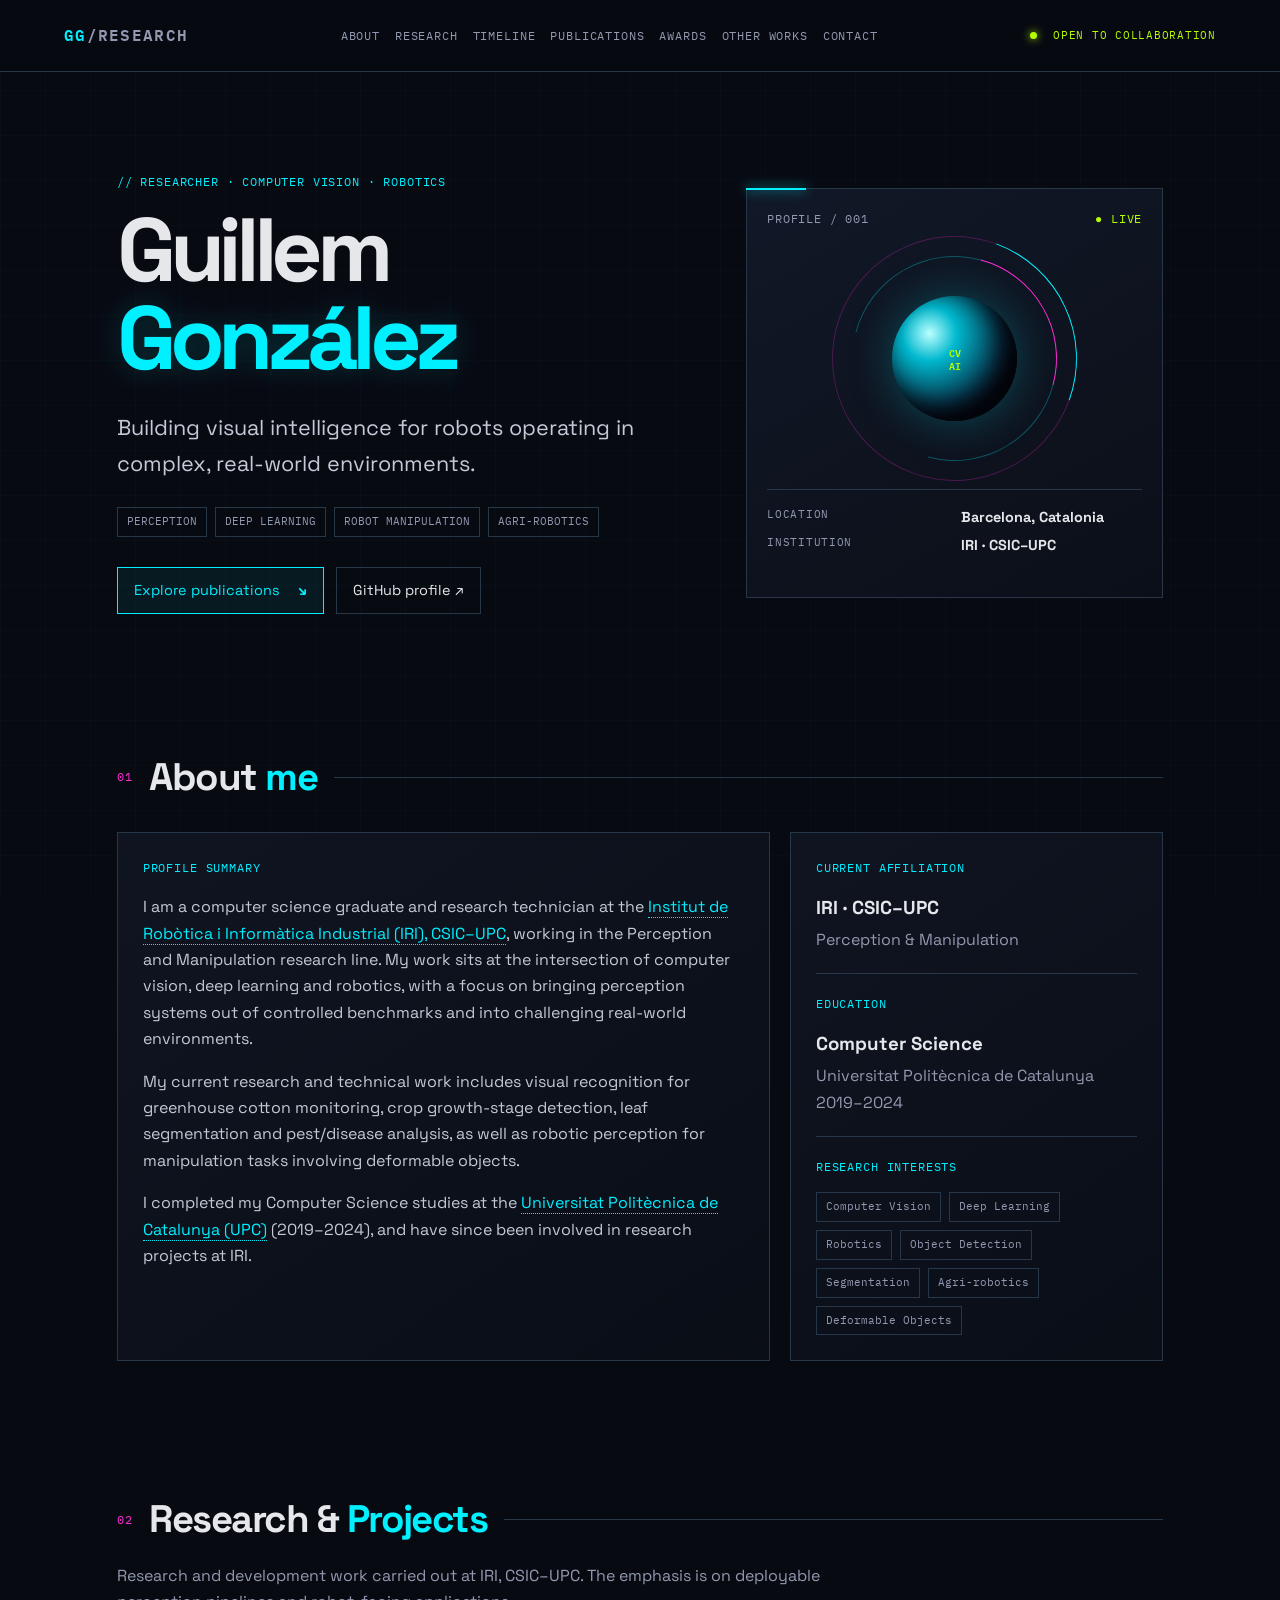
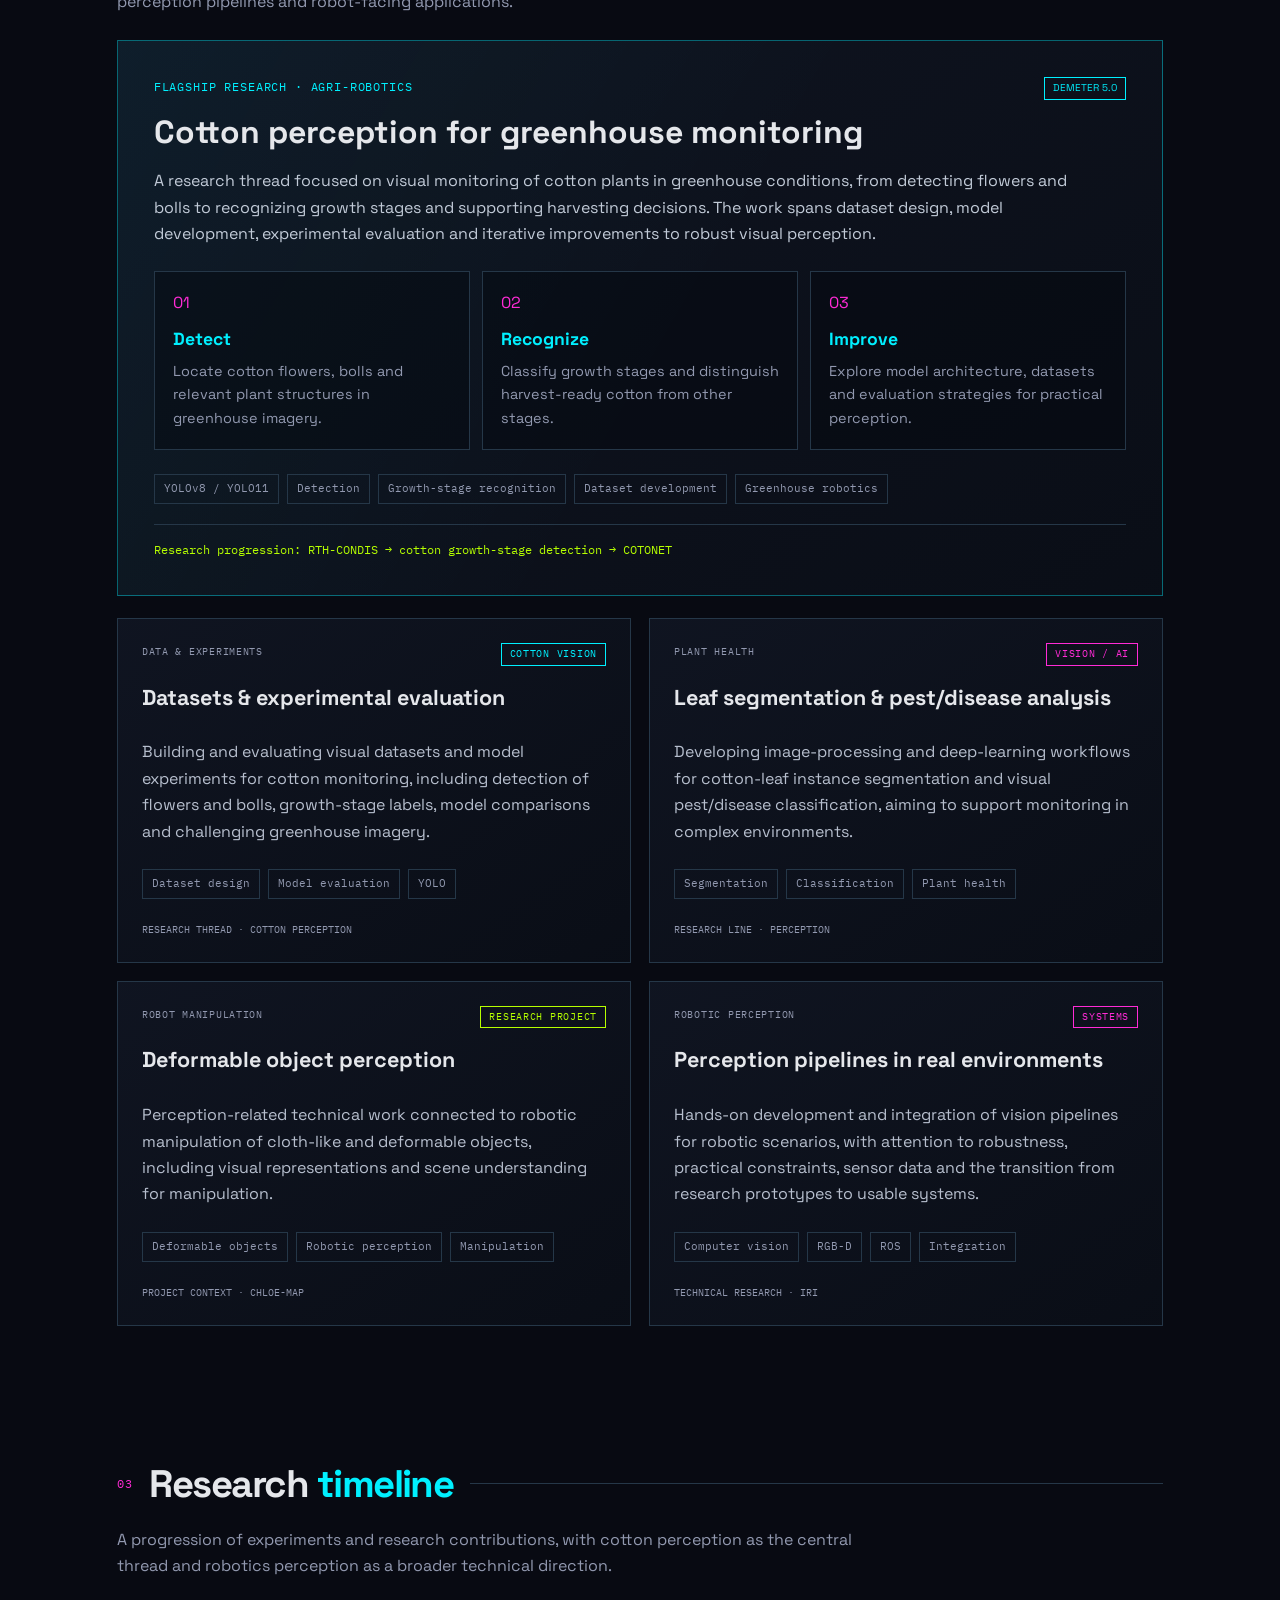
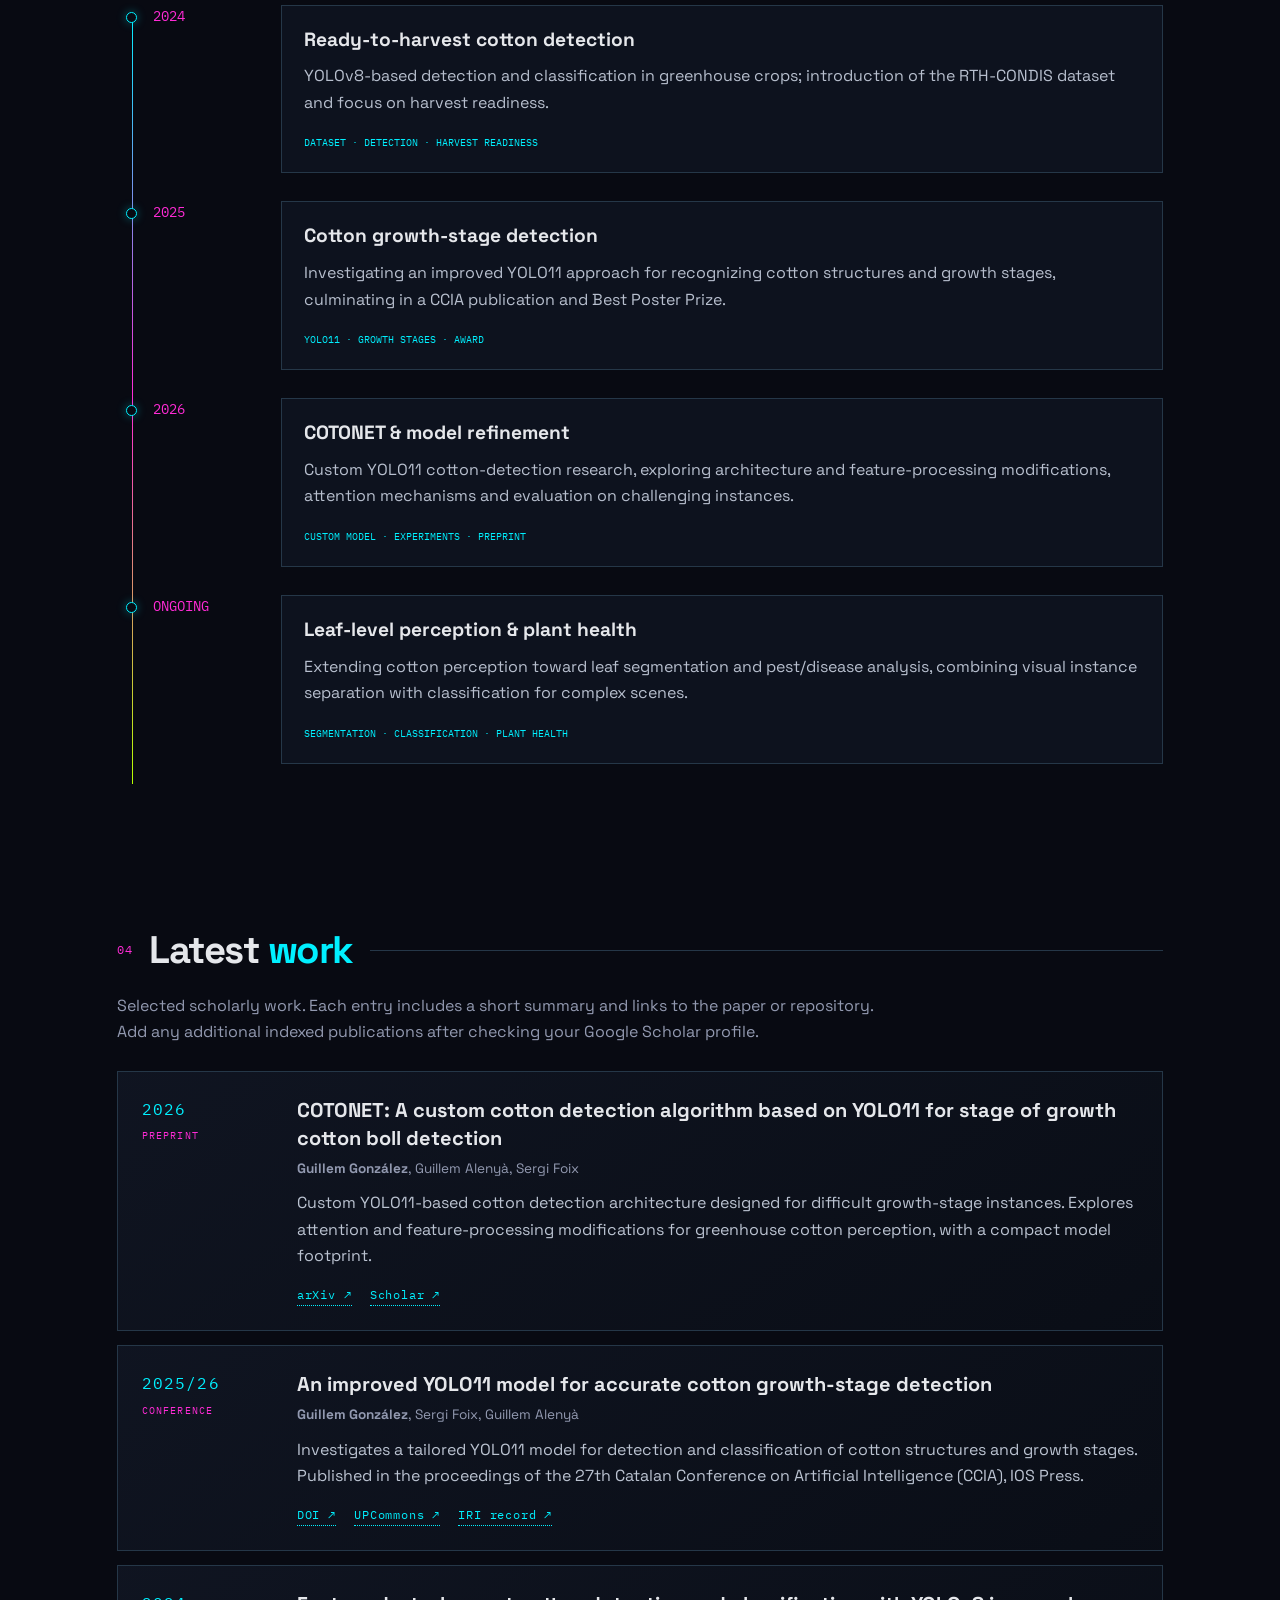
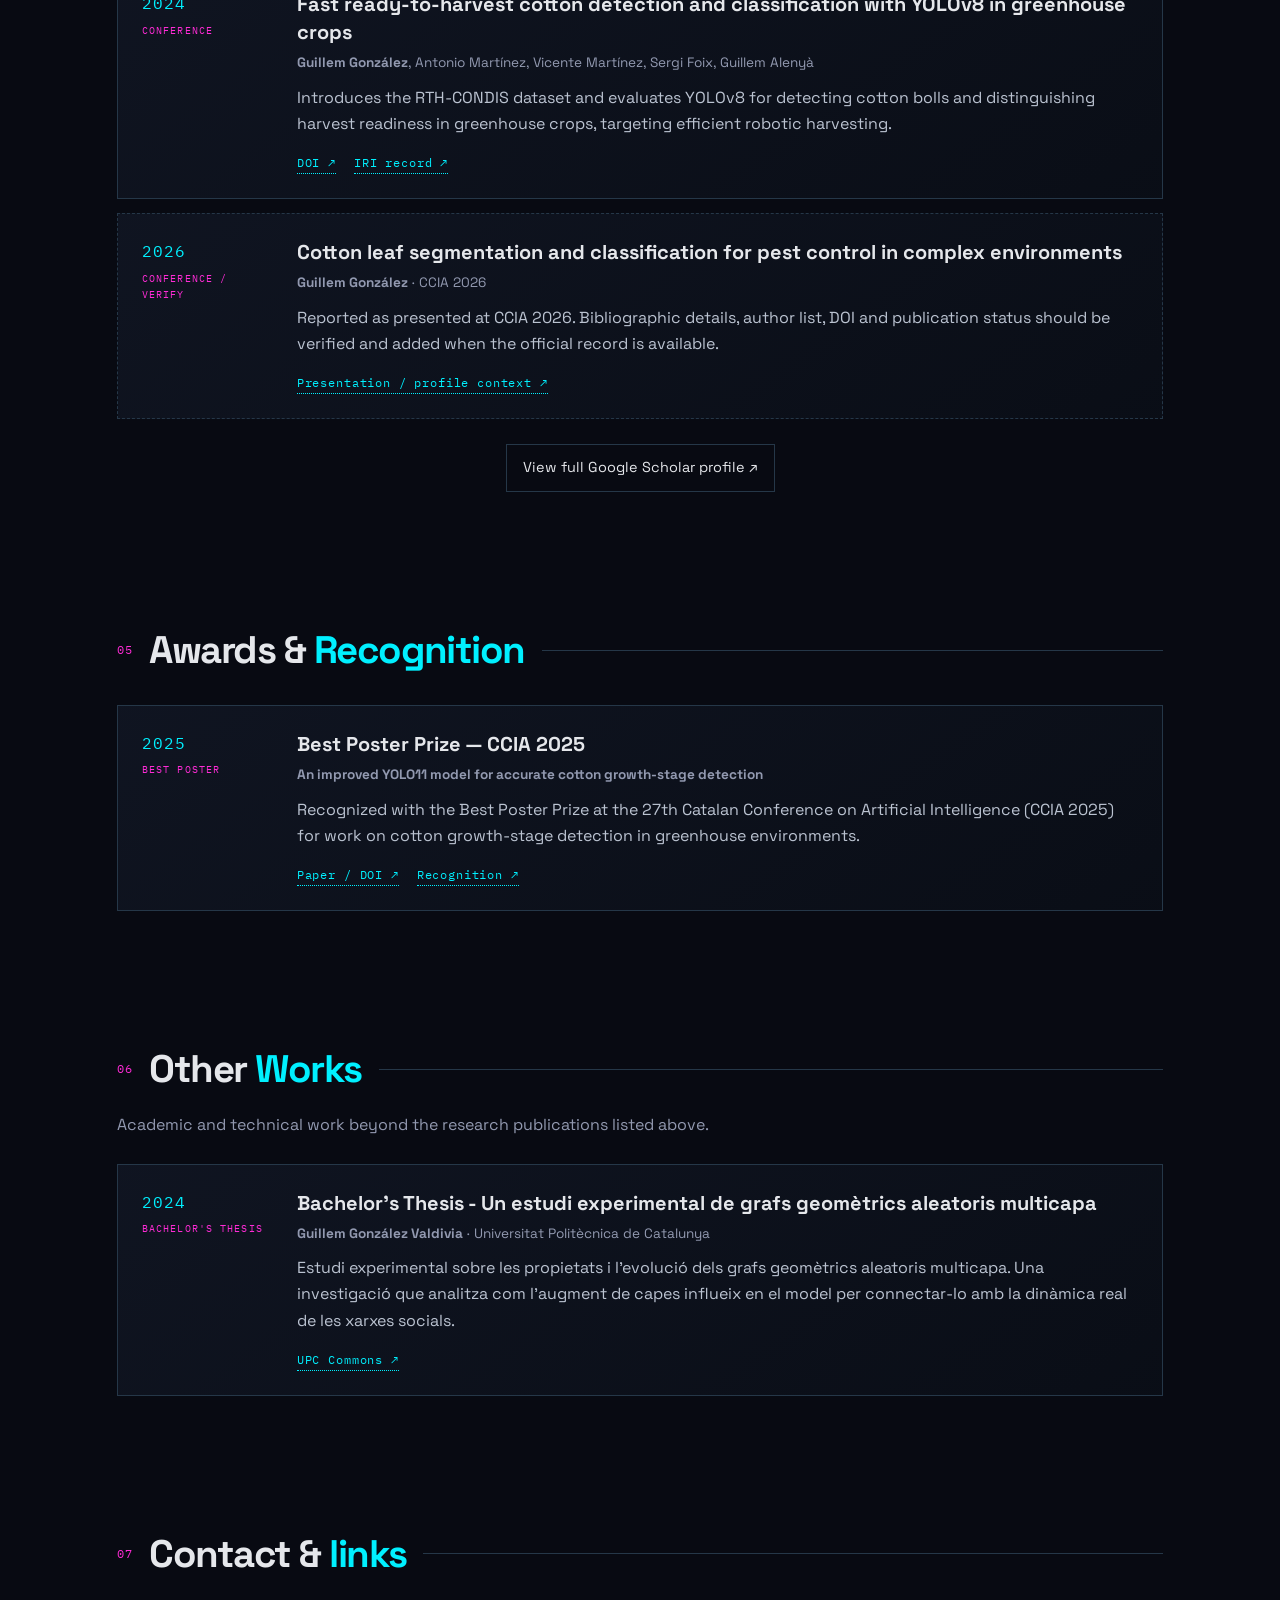
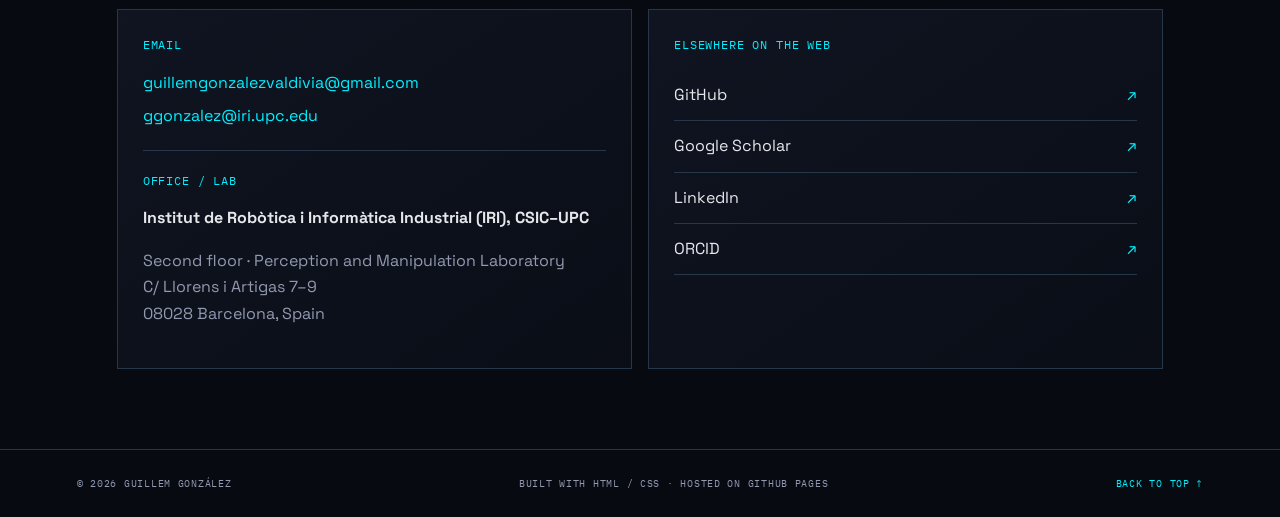
==== commit cca5cf4b: "Minor changes" ====
--- a/index.html
+++ b/index.html
@@ -6,11 +6,11 @@
   <meta name="description" content="Guillem González Valdivia, research technician at IRI, CSIC–UPC. Computer vision, deep learning, robotics, agricultural perception and manipulation.">
   <meta name="author" content="Guillem González Valdivia">
   <meta name="robots" content="index, follow">
-  <meta property="og:title" content="Guillem González Valdivia | Robotics & Computer Vision">
+  <meta property="og:title" content="Guillem González Valdivia | Computer Vision $ Robotics">
   <meta property="og:description" content="Research portfolio in computer vision, deep learning, robotic perception and agricultural robotics at IRI, CSIC–UPC.">
   <meta property="og:url" content="https://codingreyes.github.io/">
   <meta property="og:type" content="website">
-  <title>Guillem González Valdivia | Robotics &amp; Computer Vision</title>
+  <title>Guillem González Valdivia | Computer Vision &amp; Robotics</title>
   <link rel="preconnect" href="https://fonts.googleapis.com">
   <link rel="preconnect" href="https://fonts.gstatic.com" crossorigin>
   <link href="https://fonts.googleapis.com/css2?family=IBM+Plex+Mono:wght@400;500;600&family=Space+Grotesk:wght@400;500;600;700&display=swap" rel="stylesheet">
@@ -34,7 +34,7 @@
     <section class="hero" id="home">
       <div class="hero-copy">
         <p class="eyebrow">// RESEARCHER · COMPUTER VISION · ROBOTICS</p>
-        <h1>Guillem<br><span>González Valdivia</span></h1>
+        <h1>Guillem<br><span>González</span></h1>
         <p class="lead">Building visual intelligence for robots operating in complex, real-world environments.</p>
         <div class="hero-tags"><span>PERCEPTION</span><span>DEEP LEARNING</span><span>ROBOT MANIPULATION</span><span>AGRI-ROBOTICS</span></div>
         <div class="actions">
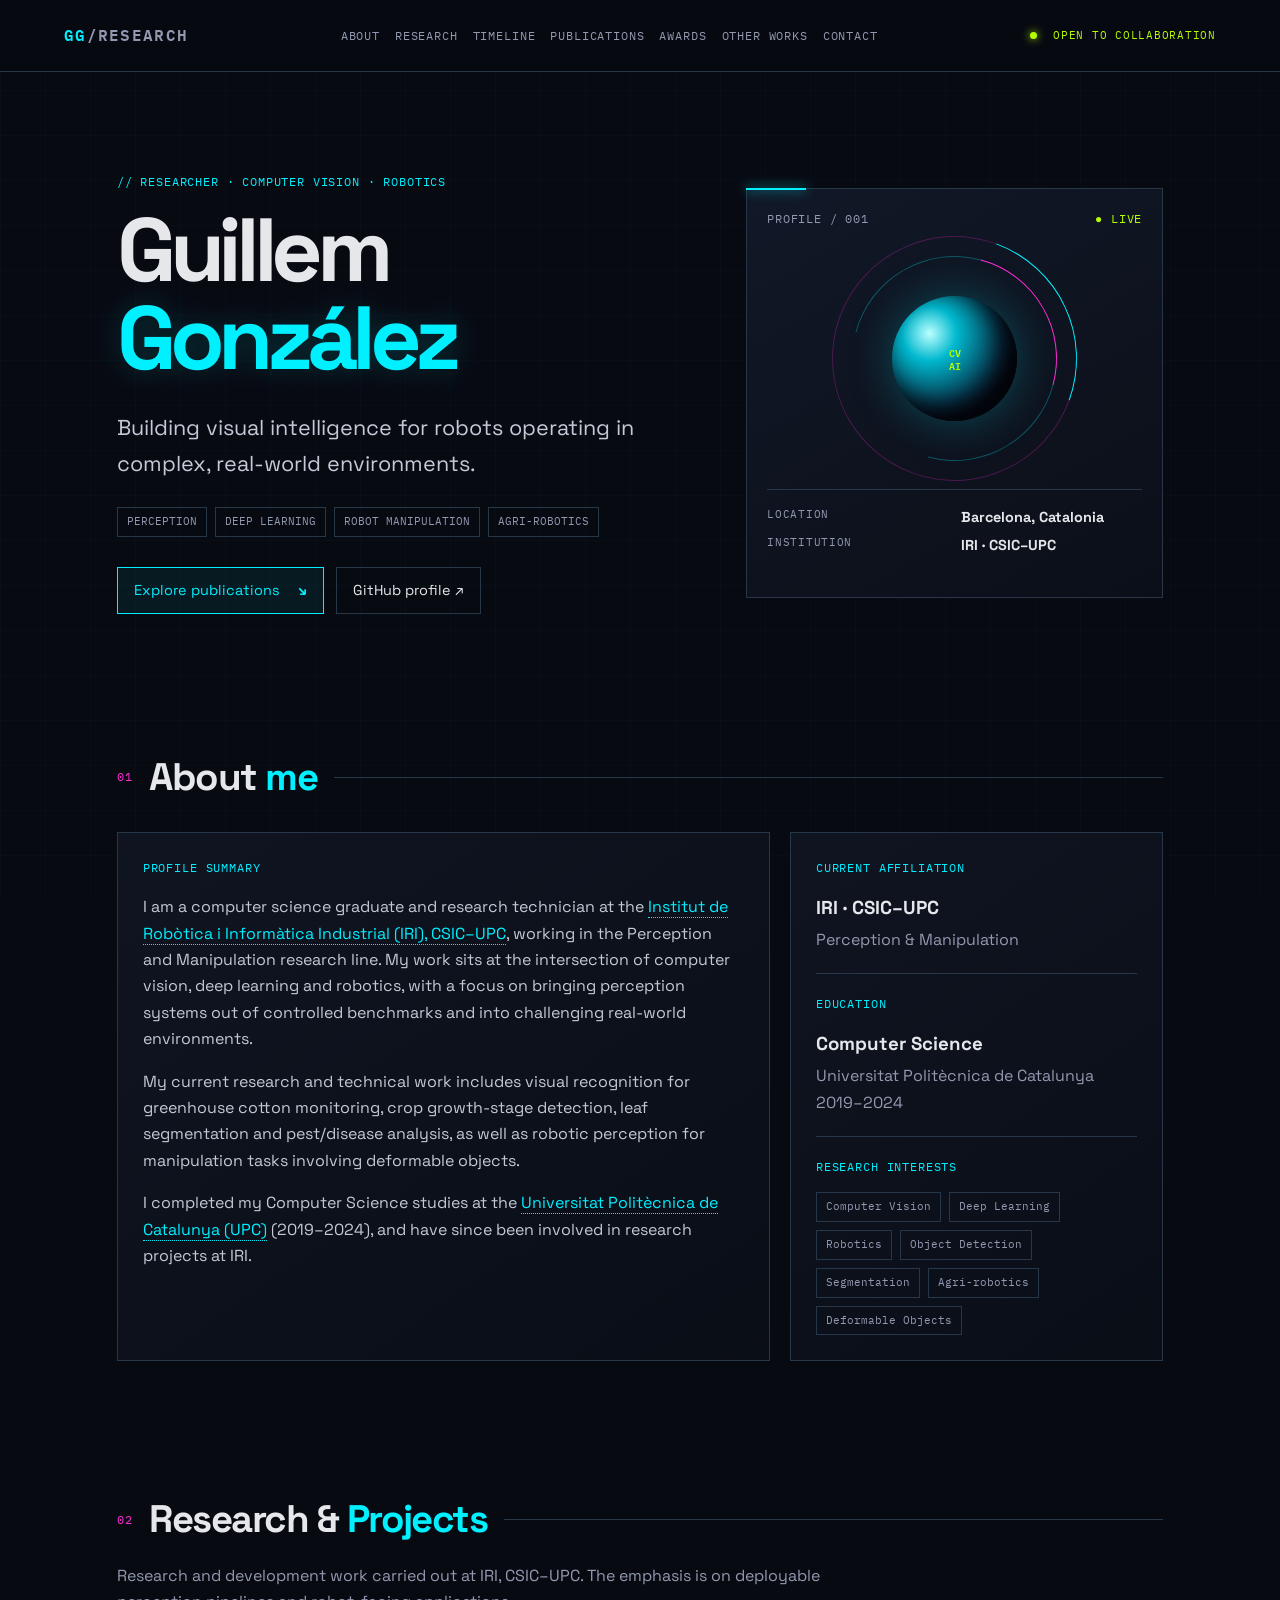
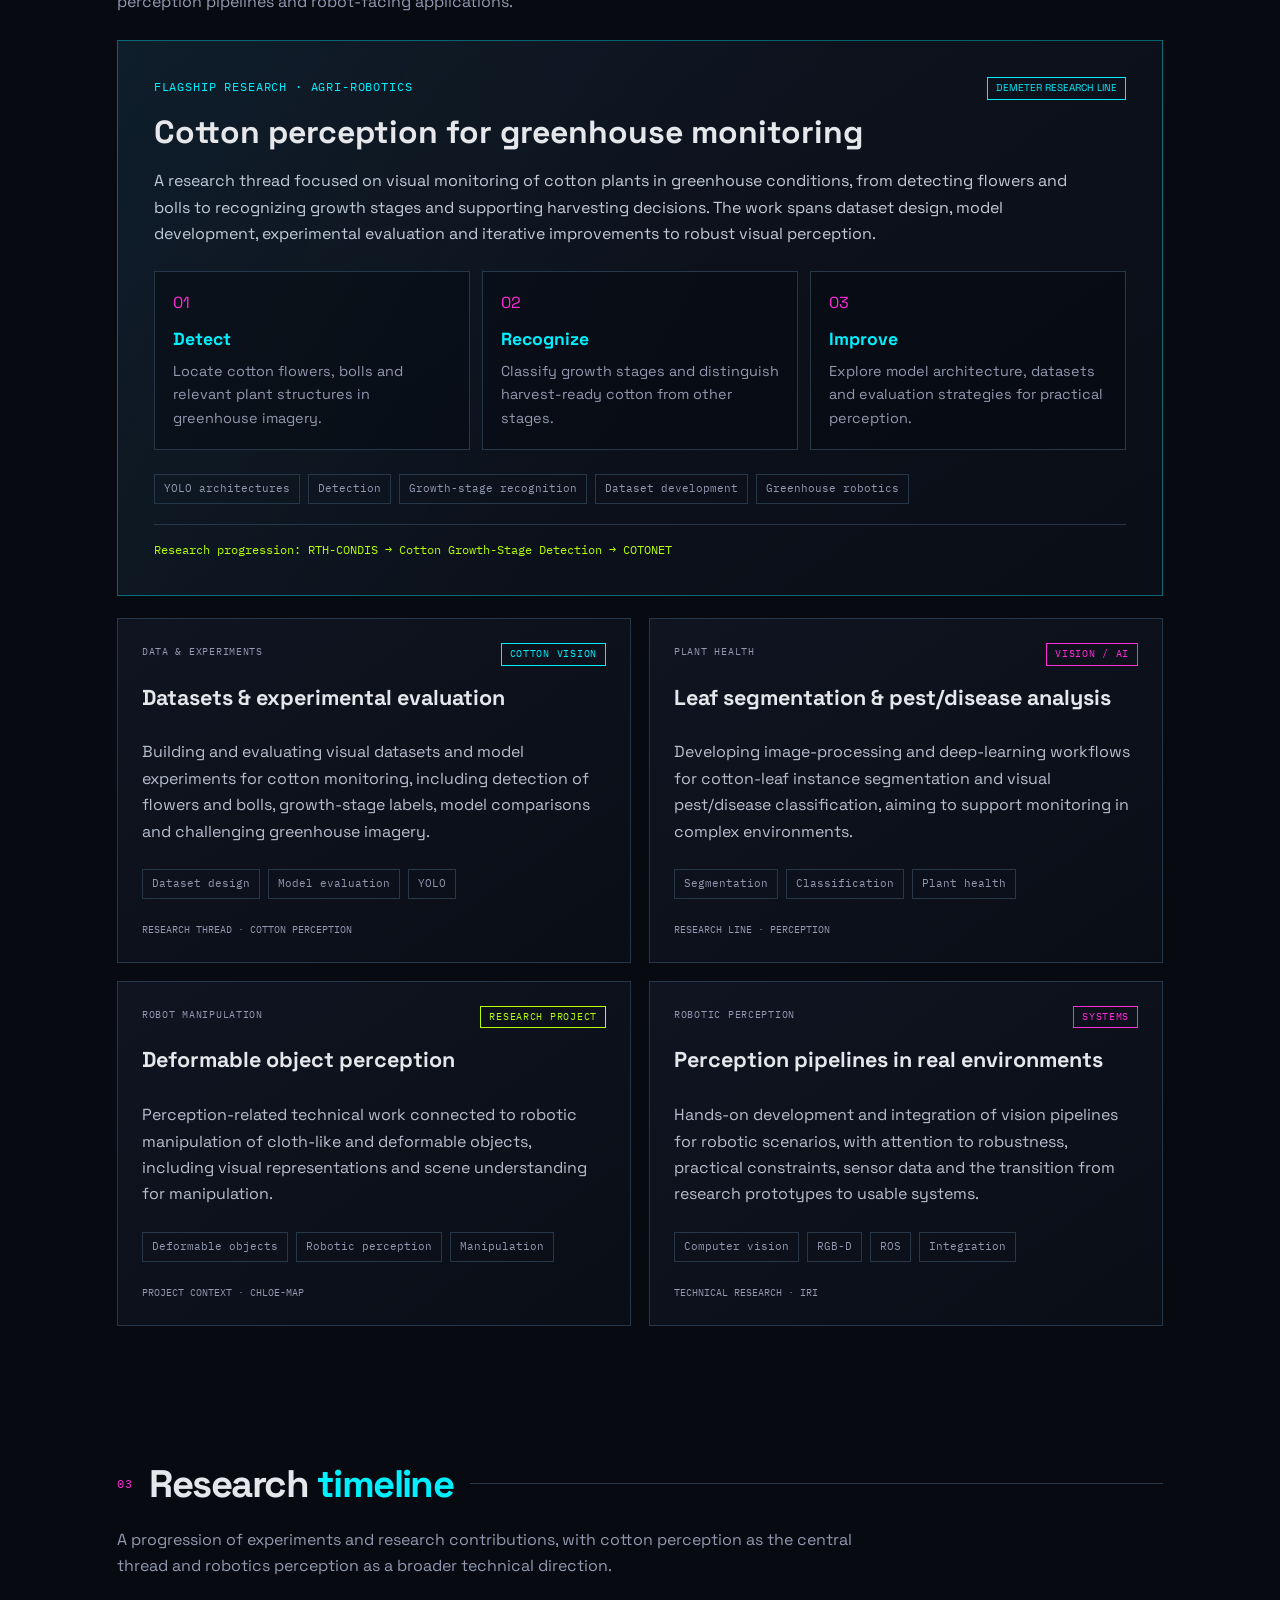
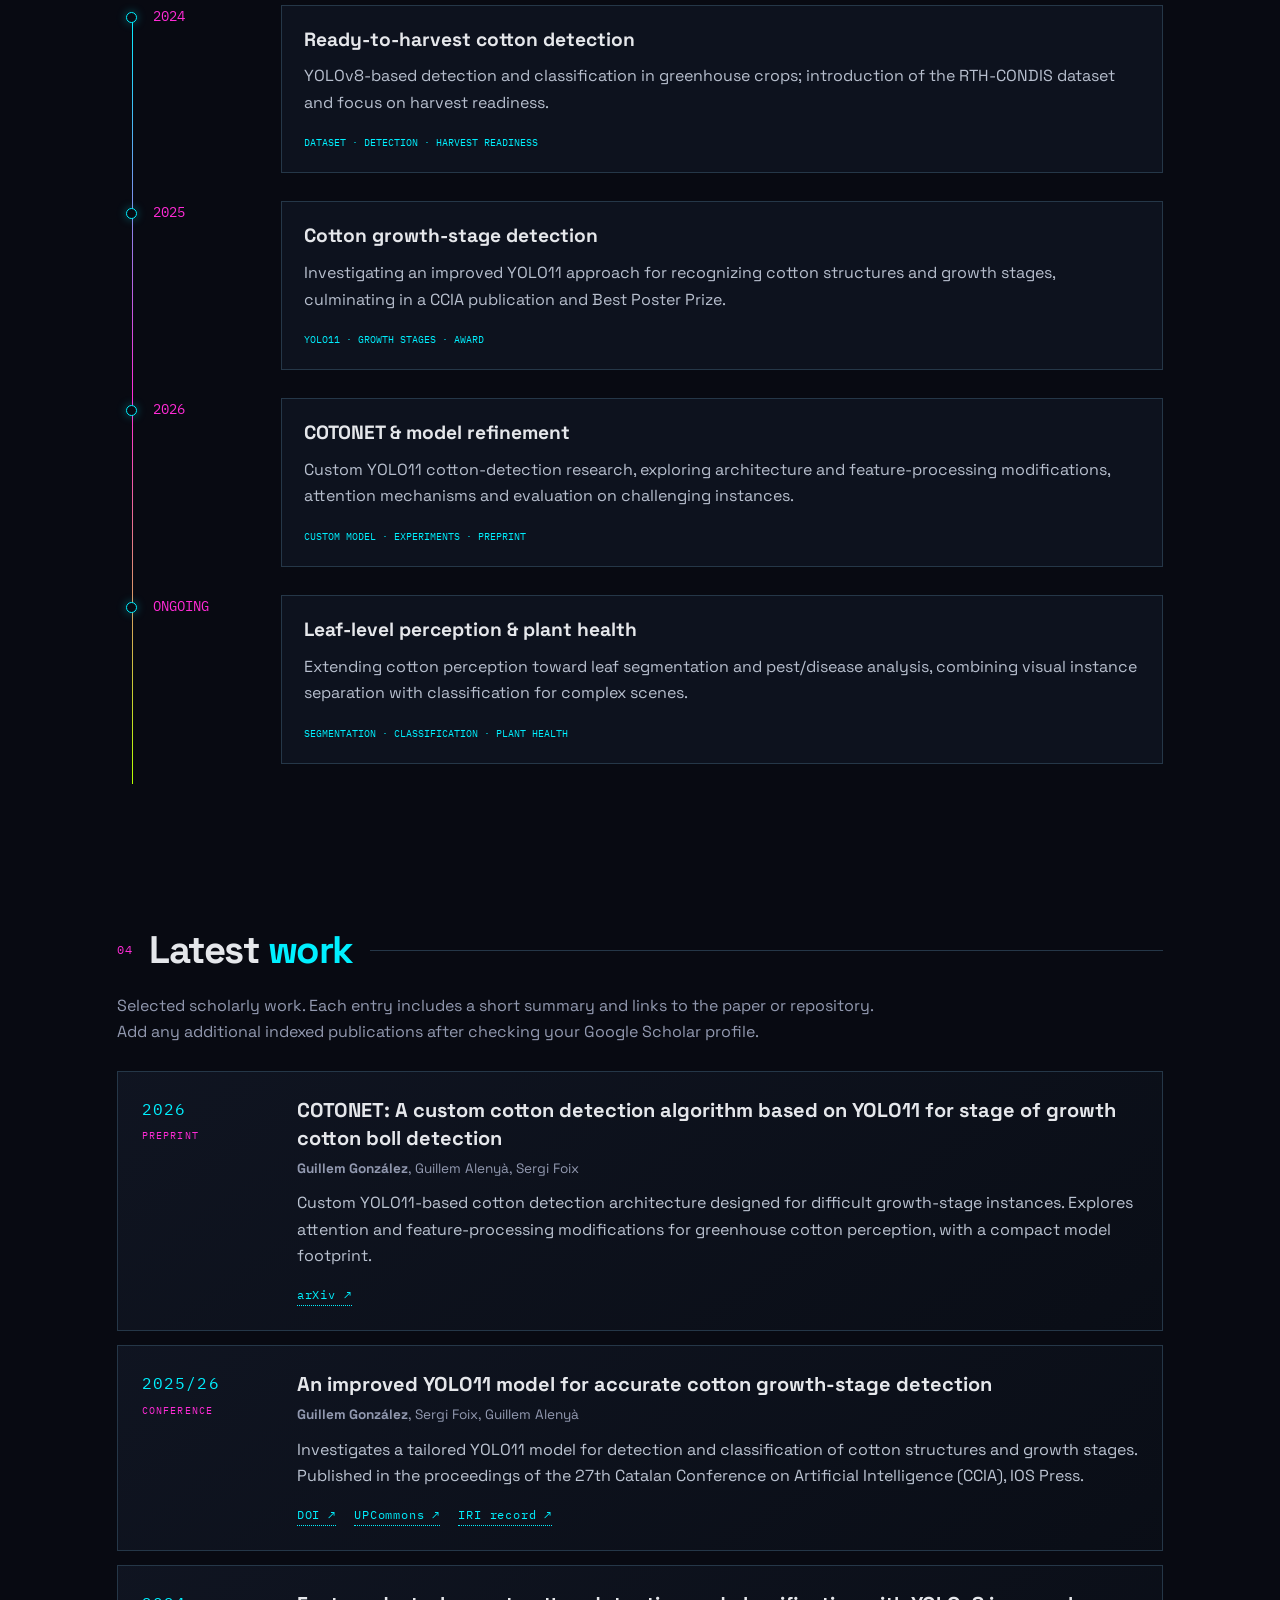
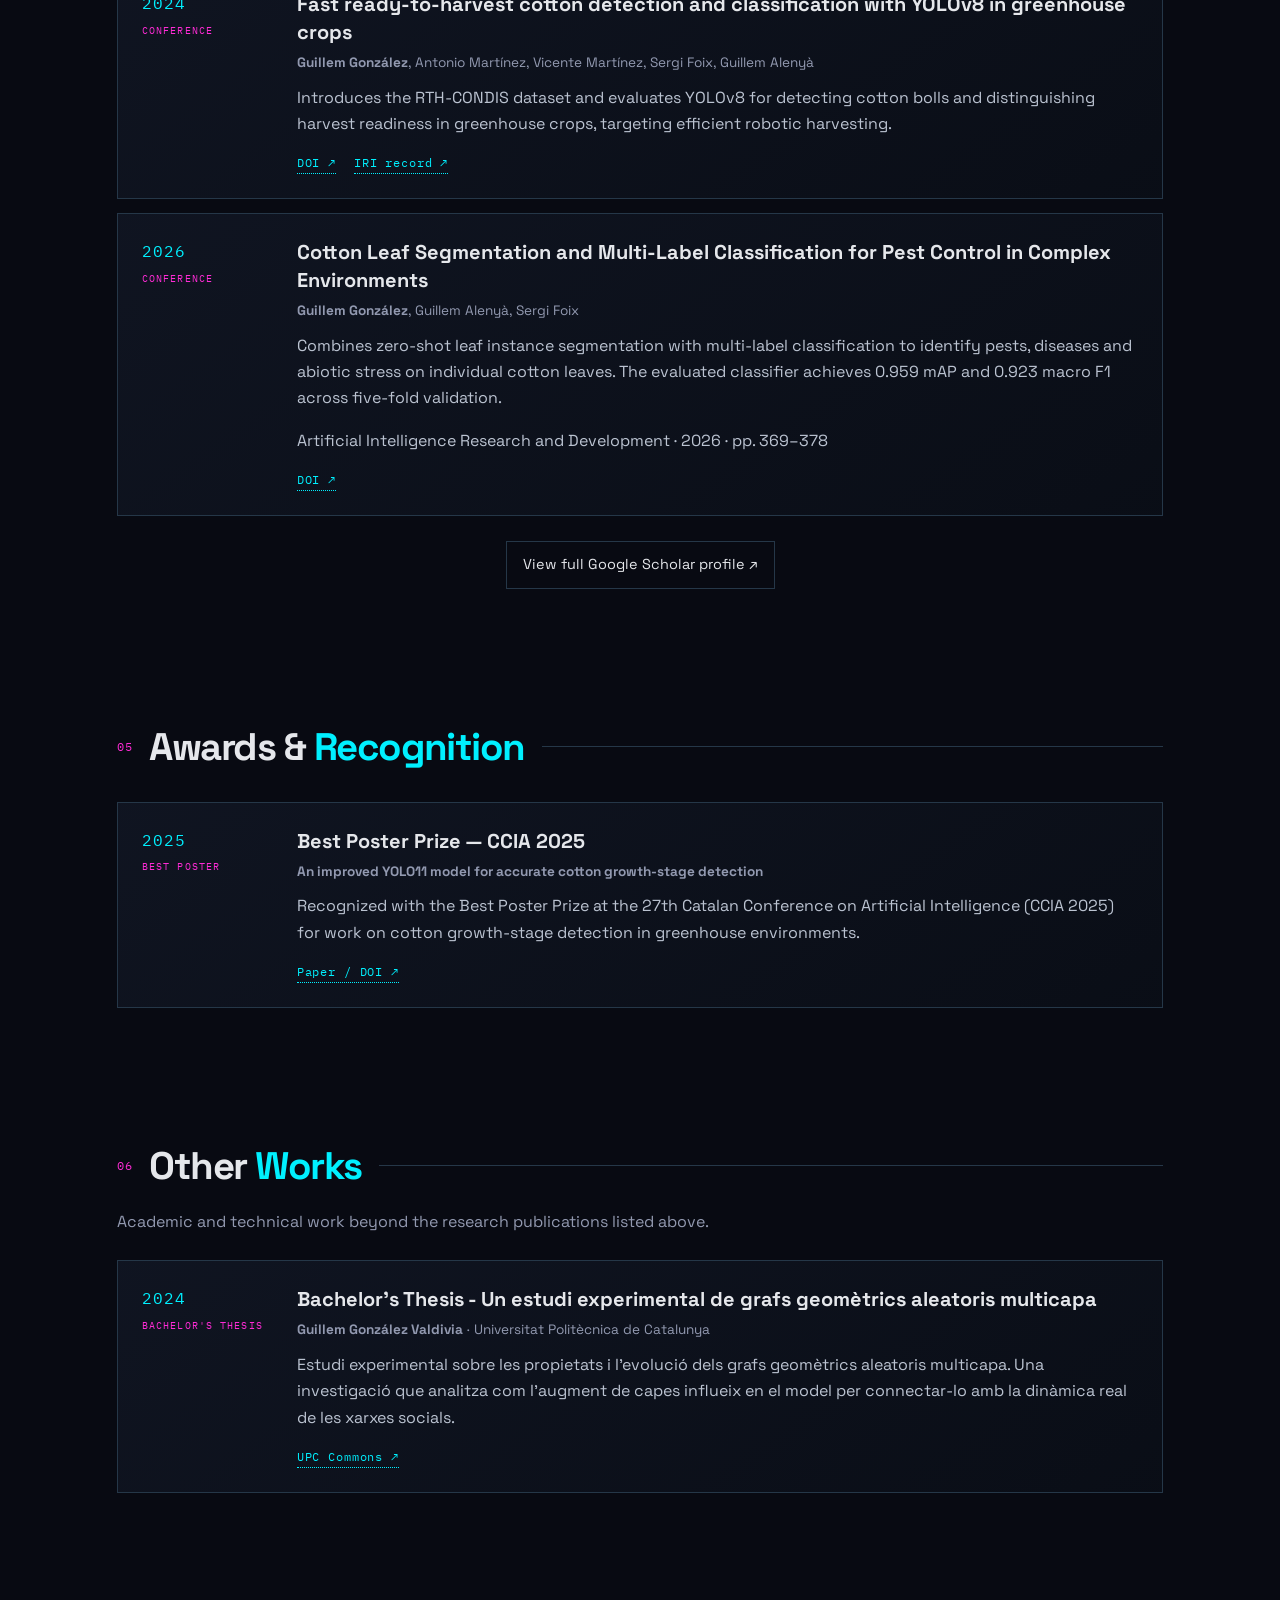
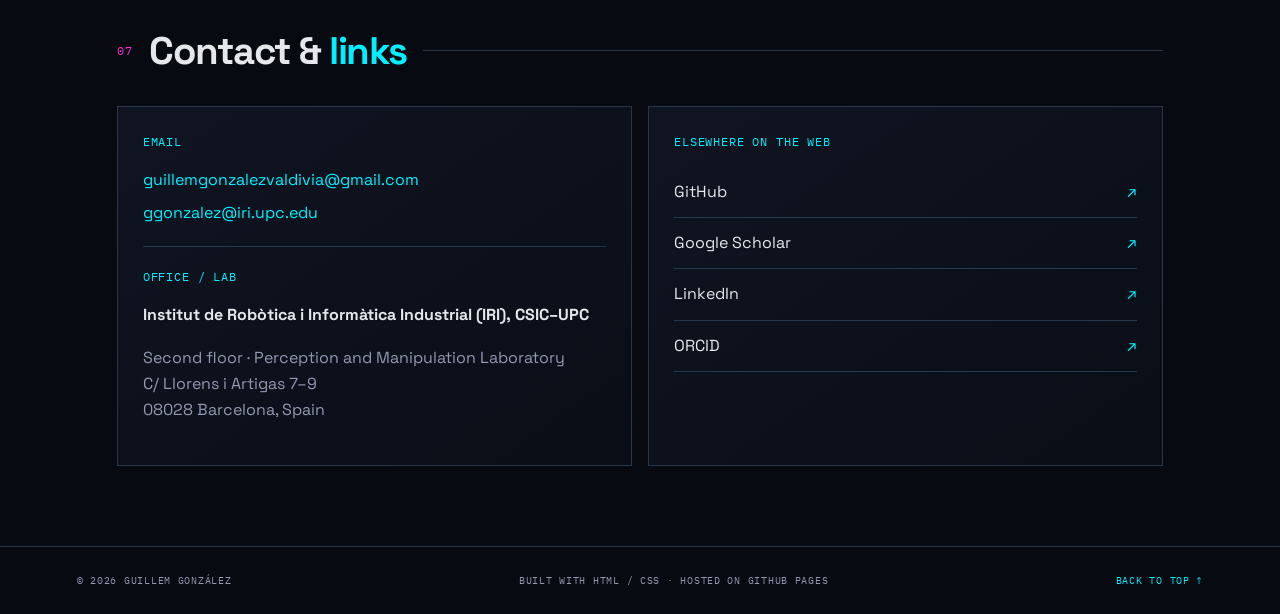
==== commit 87259363: "Changed some placeholders" ====
--- a/index.html
+++ b/index.html
@@ -75,7 +75,7 @@
             <p class="eyebrow">FLAGSHIP RESEARCH · AGRI-ROBOTICS</p>
             <h3>Cotton perception for greenhouse monitoring</h3>
           </div>
-          <span class="tag cyan">DEMETER 5.0</span>
+          <span class="tag cyan">DEMETER RESEARCH LINE</span>
         </div>
         <p class="flagship-summary">A research thread focused on visual monitoring of cotton plants in greenhouse conditions, from detecting flowers and bolls to recognizing growth stages and supporting harvesting decisions. The work spans dataset design, model development, experimental evaluation and iterative improvements to robust visual perception.</p>
         <div class="flagship-pillars">
@@ -83,8 +83,8 @@
           <div><span class="pillar-number">02</span><strong>Recognize</strong><p>Classify growth stages and distinguish harvest-ready cotton from other stages.</p></div>
           <div><span class="pillar-number">03</span><strong>Improve</strong><p>Explore model architecture, datasets and evaluation strategies for practical perception.</p></div>
         </div>
-        <div class="chips"><span>YOLOv8 / YOLO11</span><span>Detection</span><span>Growth-stage recognition</span><span>Dataset development</span><span>Greenhouse robotics</span></div>
-        <p class="flagship-note">Research progression: RTH-CONDIS → cotton growth-stage detection → COTONET</p>
+        <div class="chips"><span>YOLO architectures</span><span>Detection</span><span>Growth-stage recognition</span><span>Dataset development</span><span>Greenhouse robotics</span></div>
+        <p class="flagship-note">Research progression: RTH-CONDIS → Cotton Growth-Stage Detection → COTONET</p>
       </article>
       <div class="project-grid">
         <article class="project card"><div class="project-meta"><span>DATA &amp; EXPERIMENTS</span><span class="tag cyan">COTTON VISION</span></div><h3>Datasets &amp; experimental evaluation</h3><p>Building and evaluating visual datasets and model experiments for cotton monitoring, including detection of flowers and bolls, growth-stage labels, model comparisons and challenging greenhouse imagery.</p><div class="chips"><span>Dataset design</span><span>Model evaluation</span><span>YOLO</span></div><small>RESEARCH THREAD · COTTON PERCEPTION</small></article>
@@ -109,10 +109,10 @@
       <div class="section-head"><span class="index">04</span><h2>Latest <em>work</em></h2><span class="line"></span></div>
       <p class="section-intro">Selected scholarly work. Each entry includes a short summary and links to the paper or repository. Add any additional indexed publications after checking your Google Scholar profile.</p>
       <div class="paper-list">
-        <article class="paper card"><div class="paper-year">2026 <span>PREPRINT</span></div><div class="paper-content"><h3>COTONET: A custom cotton detection algorithm based on YOLO11 for stage of growth cotton boll detection</h3><p class="authors"><strong>Guillem González</strong>, Guillem Alenyà, Sergi Foix</p><p>Custom YOLO11-based cotton detection architecture designed for difficult growth-stage instances. Explores attention and feature-processing modifications for greenhouse cotton perception, with a compact model footprint.</p><div class="paper-links"><a href="https://arxiv.org/abs/2603.11717">arXiv ↗</a><a href="https://scholar.google.es/citations?user=kH_fAkcAAAAJ&amp;hl=ca">Scholar ↗</a></div></div></article>
+        <article class="paper card"><div class="paper-year">2026 <span>PREPRINT</span></div><div class="paper-content"><h3>COTONET: A custom cotton detection algorithm based on YOLO11 for stage of growth cotton boll detection</h3><p class="authors"><strong>Guillem González</strong>, Guillem Alenyà, Sergi Foix</p><p>Custom YOLO11-based cotton detection architecture designed for difficult growth-stage instances. Explores attention and feature-processing modifications for greenhouse cotton perception, with a compact model footprint.</p><div class="paper-links"><a href="https://arxiv.org/abs/2603.11717">arXiv ↗</a></div></div></article>
         <article class="paper card"><div class="paper-year">2025/26 <span>CONFERENCE</span></div><div class="paper-content"><h3>An improved YOLO11 model for accurate cotton growth-stage detection</h3><p class="authors"><strong>Guillem González</strong>, Sergi Foix, Guillem Alenyà</p><p>Investigates a tailored YOLO11 model for detection and classification of cotton structures and growth stages. Published in the proceedings of the 27th Catalan Conference on Artificial Intelligence (CCIA), IOS Press.</p><div class="paper-links"><a href="https://doi.org/10.3233/FAIA250601">DOI ↗</a><a href="https://upcommons.upc.edu/entities/publication/ab778cfa-95d2-4d35-843e-6111dc704fe1">UPCommons ↗</a><a href="https://www.iri.upc.edu/publications/show/3036">IRI record ↗</a></div></div></article>
         <article class="paper card"><div class="paper-year">2024 <span>CONFERENCE</span></div><div class="paper-content"><h3>Fast ready-to-harvest cotton detection and classification with YOLOv8 in greenhouse crops</h3><p class="authors"><strong>Guillem González</strong>, Antonio Martínez, Vicente Martínez, Sergi Foix, Guillem Alenyà</p><p>Introduces the RTH-CONDIS dataset and evaluates YOLOv8 for detecting cotton bolls and distinguishing harvest readiness in greenhouse crops, targeting efficient robotic harvesting.</p><div class="paper-links"><a href="https://doi.org/10.1109/ROBOT61475.2024.10796900">DOI ↗</a><a href="https://www.iri.upc.edu/publications/show/2927">IRI record ↗</a></div></div></article>
-        <article class="paper card pending"><div class="paper-year">2026 <span>CONFERENCE / VERIFY</span></div><div class="paper-content"><h3>Cotton leaf segmentation and classification for pest control in complex environments</h3><p class="authors"><strong>Guillem González</strong> · CCIA 2026</p><p>Reported as presented at CCIA 2026. Bibliographic details, author list, DOI and publication status should be verified and added when the official record is available.</p><div class="paper-links"><a href="https://www.linkedin.com/in/guillem-gonzalez-valdivia-b42761176/">Presentation / profile context ↗</a></div></div></article>
+        <article class="paper card"><div class="paper-year">2026 <span>CONFERENCE</span></div><div class="paper-content"><h3>Cotton Leaf Segmentation and Multi-Label Classification for Pest Control in Complex Environments</h3><p class="authors"><strong>Guillem González</strong>, Guillem Alenyà, Sergi Foix</p><p>Combines zero-shot leaf instance segmentation with multi-label classification to identify pests, diseases and abiotic stress on individual cotton leaves. The evaluated classifier achieves 0.959 mAP and 0.923 macro F1 across five-fold validation.</p><p class="publication-meta">Artificial Intelligence Research and Development · 2026 · pp. 369–378</p><div class="paper-links"><a href="https://doi.org/10.3233/FAIA261060">DOI ↗</a></a></div></div></article>
       </div>
       <div class="center"><a class="button" href="https://scholar.google.es/citations?user=kH_fAkcAAAAJ&amp;hl=ca">View full Google Scholar profile ↗</a></div>
     </section>
@@ -120,7 +120,7 @@
     <section class="section" id="awards">
       <div class="section-head"><span class="index">05</span><h2>Awards &amp; <em>Recognition</em></h2><span class="line"></span></div>
       <div class="paper-list">
-        <article class="paper card"><div class="paper-year">2025 <span>BEST POSTER</span></div><div class="paper-content"><h3>Best Poster Prize — CCIA 2025</h3><p class="authors"><strong>An improved YOLO11 model for accurate cotton growth-stage detection</strong></p><p>Recognized with the Best Poster Prize at the 27th Catalan Conference on Artificial Intelligence (CCIA 2025) for work on cotton growth-stage detection in greenhouse environments.</p><div class="paper-links"><a href="https://doi.org/10.3233/FAIA250601">Paper / DOI ↗</a><a href="https://www.linkedin.com/in/guillem-gonzalez-valdivia-b42761176/">Recognition ↗</a></div></div></article>
+        <article class="paper card"><div class="paper-year">2025 <span>BEST POSTER</span></div><div class="paper-content"><h3>Best Poster Prize — CCIA 2025</h3><p class="authors"><strong>An improved YOLO11 model for accurate cotton growth-stage detection</strong></p><p>Recognized with the Best Poster Prize at the 27th Catalan Conference on Artificial Intelligence (CCIA 2025) for work on cotton growth-stage detection in greenhouse environments.</p><div class="paper-links"><a href="https://doi.org/10.3233/FAIA250601">Paper / DOI ↗</a></div></div></article>
       </div>
     </section>
 
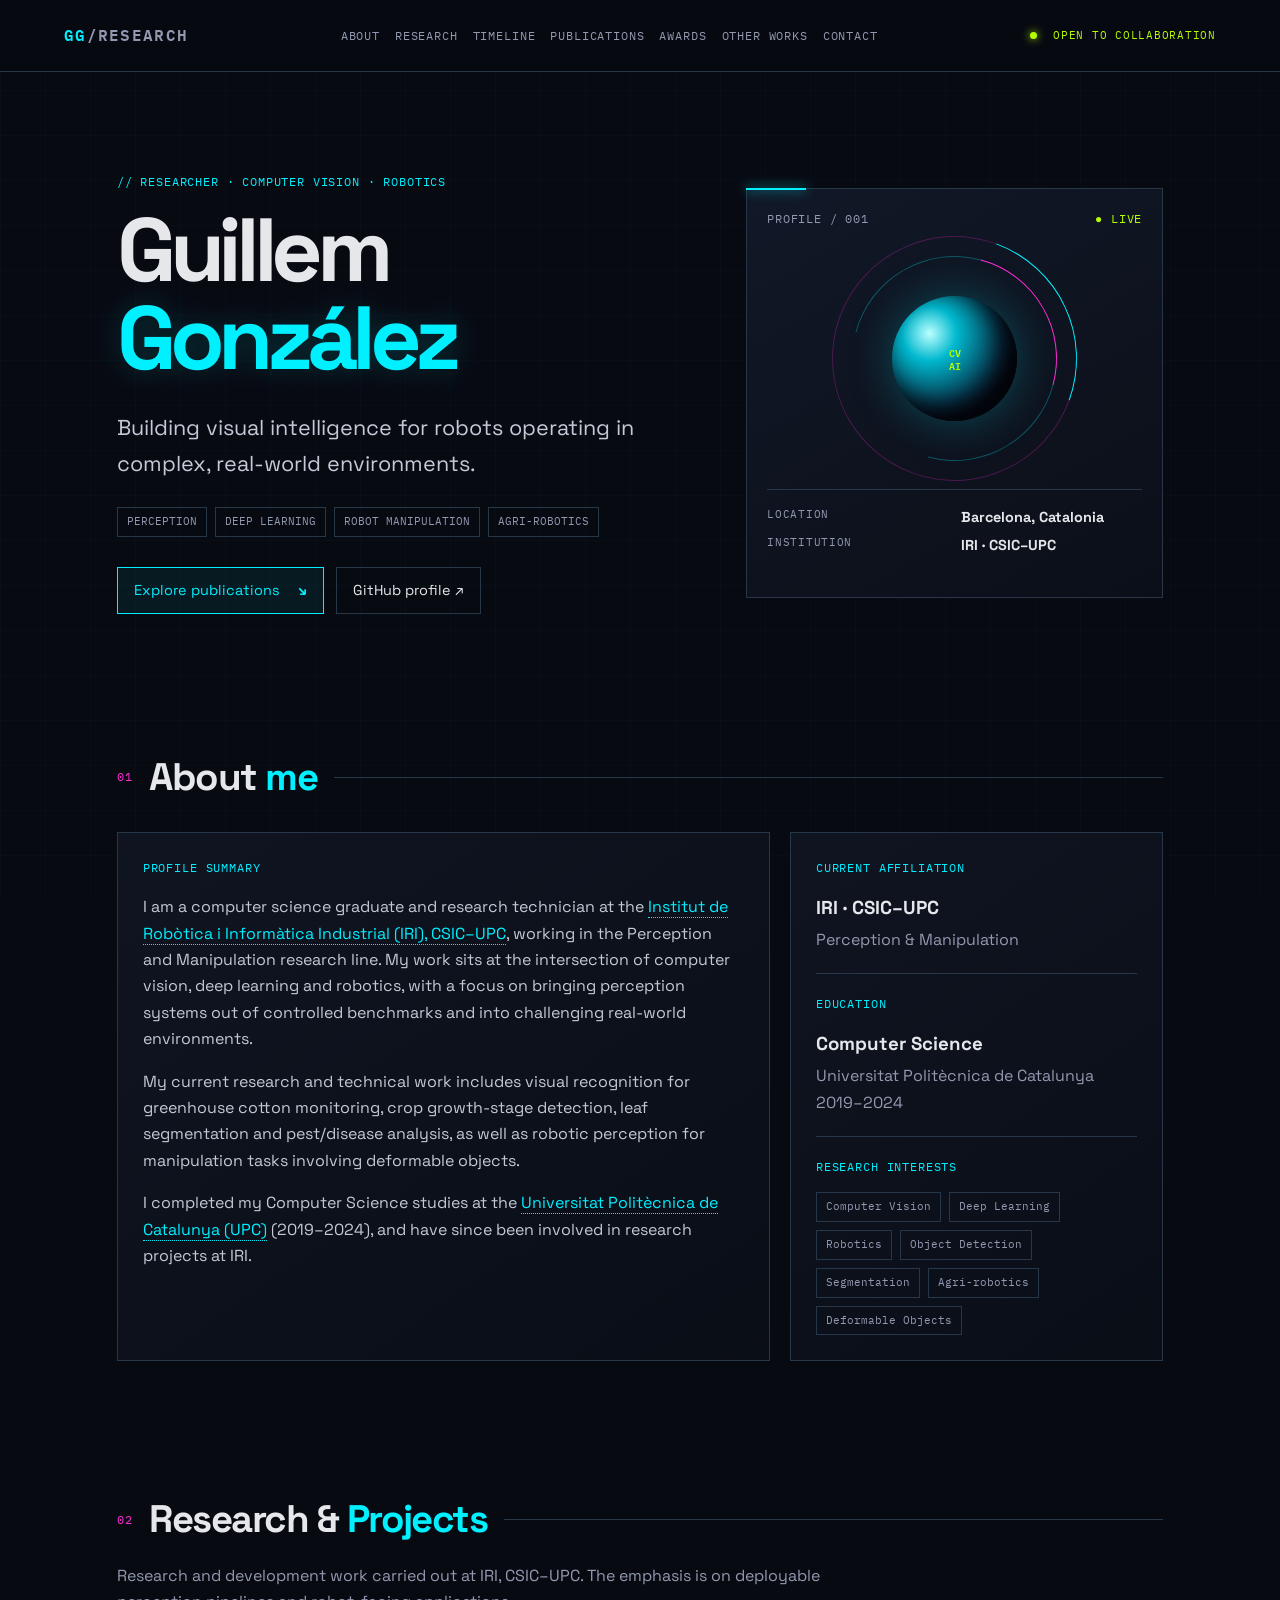
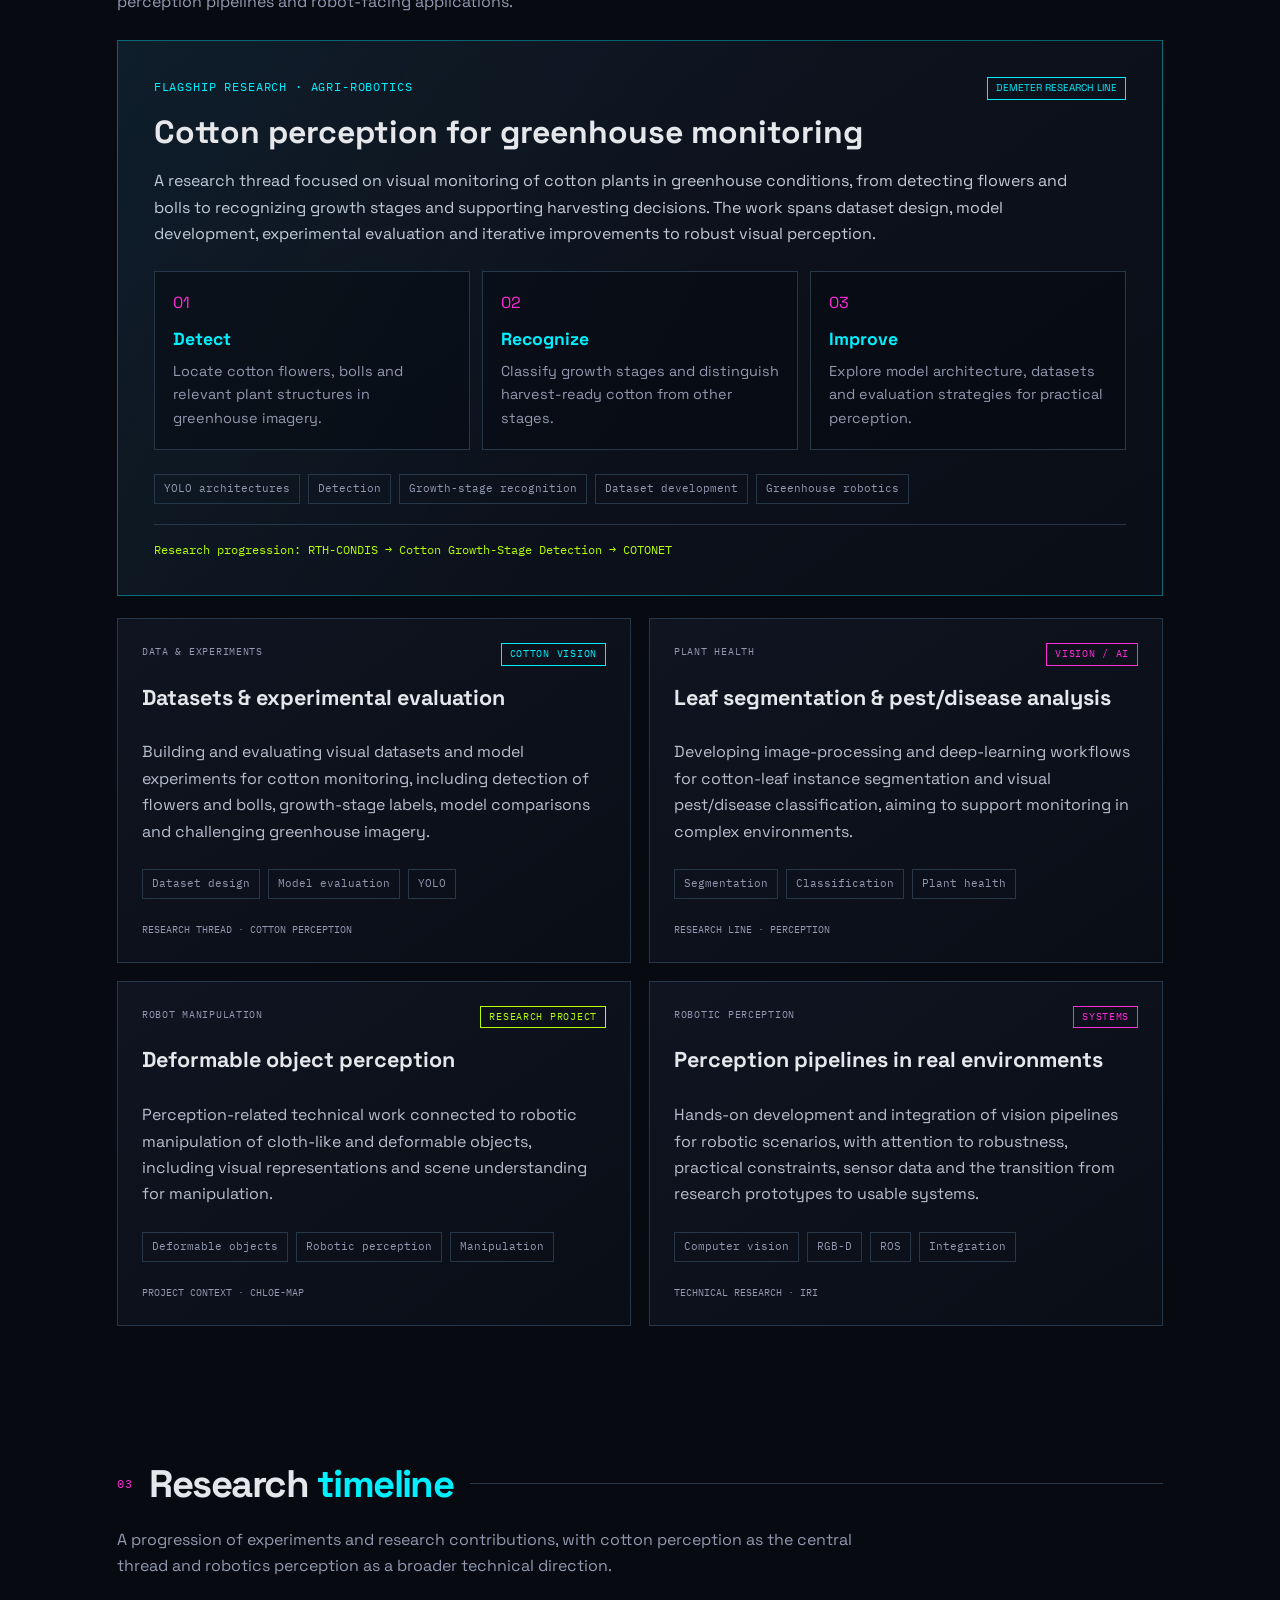
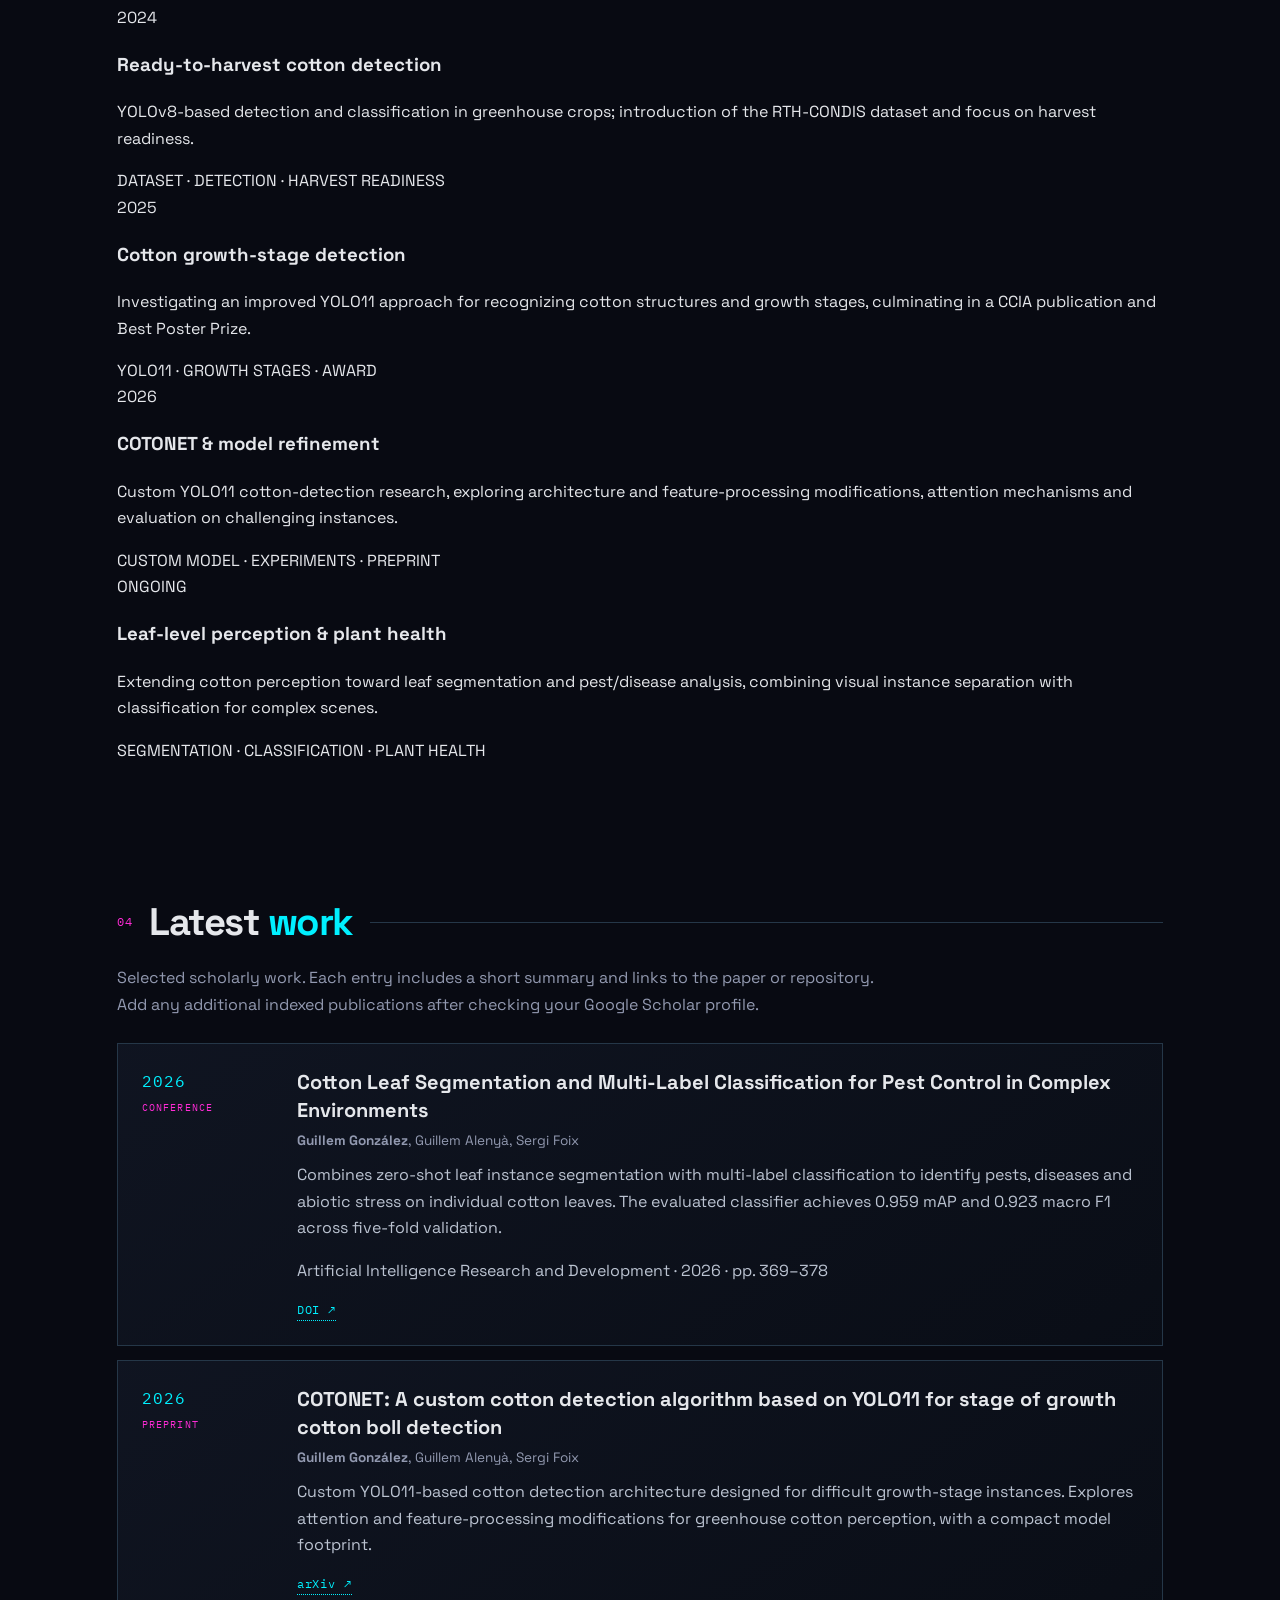
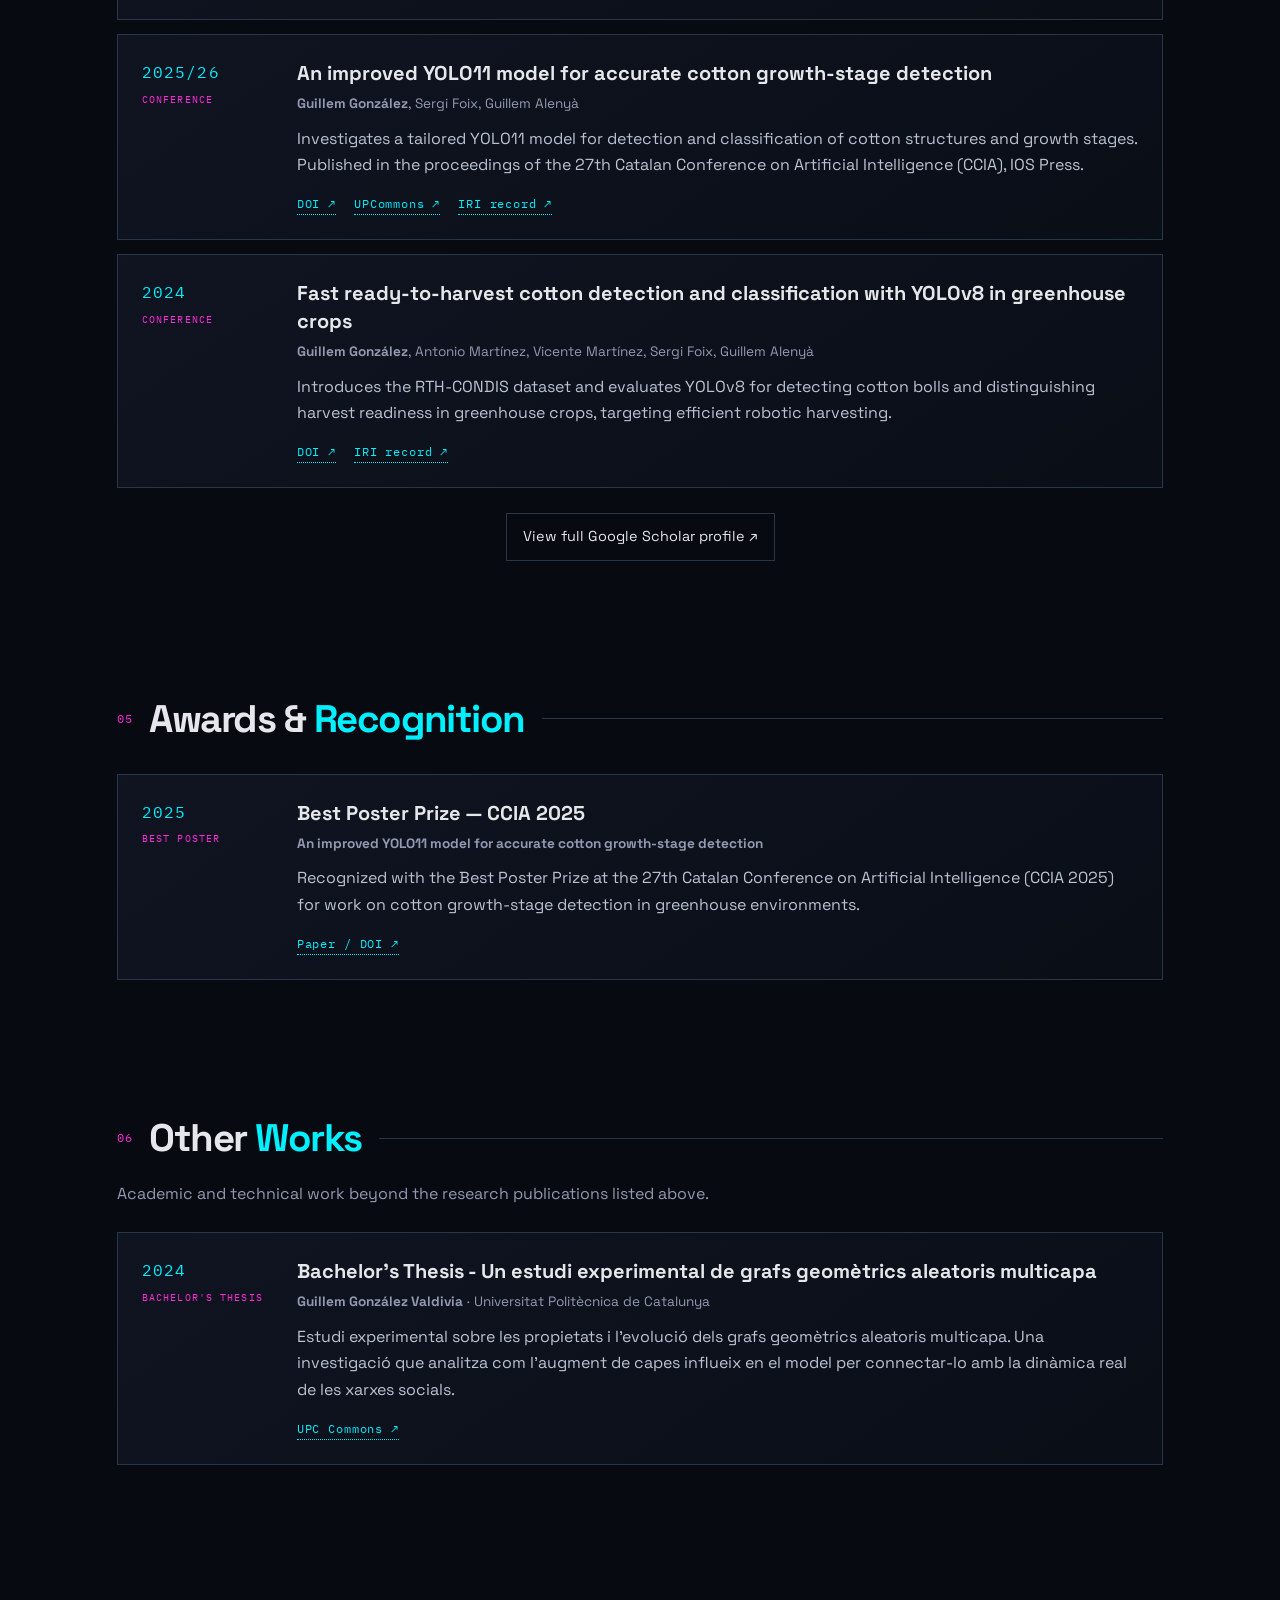
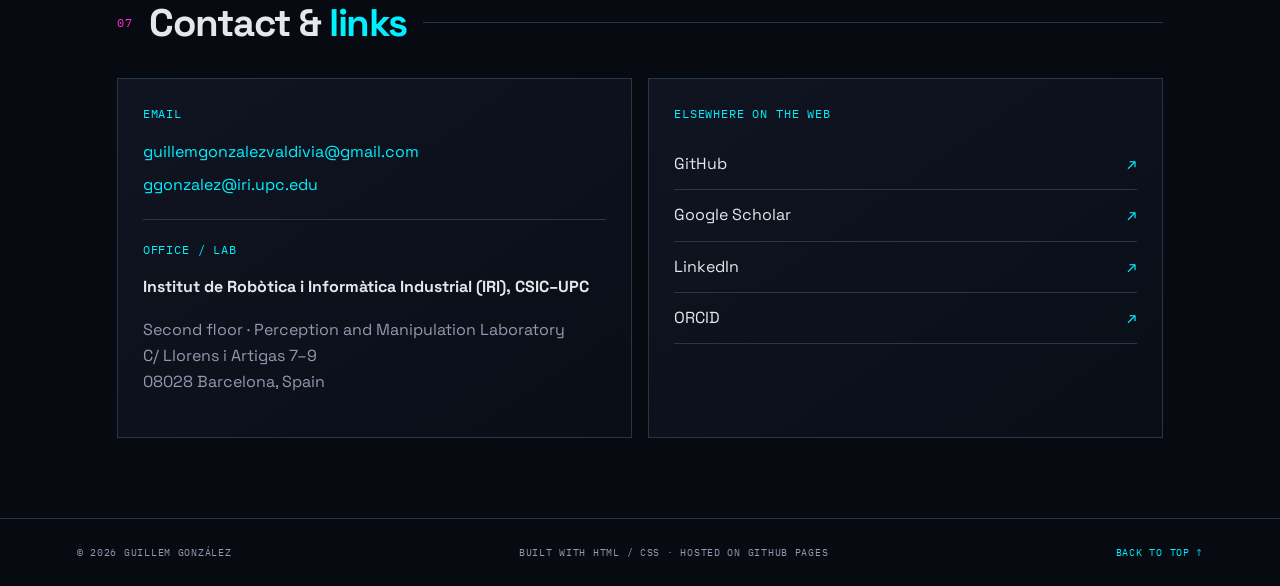
==== commit 0688f254: "Fused two sections, so it's more compact" ====
--- a/index.html
+++ b/index.html
@@ -109,10 +109,10 @@
       <div class="section-head"><span class="index">04</span><h2>Latest <em>work</em></h2><span class="line"></span></div>
       <p class="section-intro">Selected scholarly work. Each entry includes a short summary and links to the paper or repository. Add any additional indexed publications after checking your Google Scholar profile.</p>
       <div class="paper-list">
+        <article class="paper card"><div class="paper-year">2026 <span>CONFERENCE</span></div><div class="paper-content"><h3>Cotton Leaf Segmentation and Multi-Label Classification for Pest Control in Complex Environments</h3><p class="authors"><strong>Guillem González</strong>, Guillem Alenyà, Sergi Foix</p><p>Combines zero-shot leaf instance segmentation with multi-label classification to identify pests, diseases and abiotic stress on individual cotton leaves. The evaluated classifier achieves 0.959 mAP and 0.923 macro F1 across five-fold validation.</p><p class="publication-meta">Artificial Intelligence Research and Development · 2026 · pp. 369–378</p><div class="paper-links"><a href="https://doi.org/10.3233/FAIA261060">DOI ↗</a></a></div></div></article>
         <article class="paper card"><div class="paper-year">2026 <span>PREPRINT</span></div><div class="paper-content"><h3>COTONET: A custom cotton detection algorithm based on YOLO11 for stage of growth cotton boll detection</h3><p class="authors"><strong>Guillem González</strong>, Guillem Alenyà, Sergi Foix</p><p>Custom YOLO11-based cotton detection architecture designed for difficult growth-stage instances. Explores attention and feature-processing modifications for greenhouse cotton perception, with a compact model footprint.</p><div class="paper-links"><a href="https://arxiv.org/abs/2603.11717">arXiv ↗</a></div></div></article>
         <article class="paper card"><div class="paper-year">2025/26 <span>CONFERENCE</span></div><div class="paper-content"><h3>An improved YOLO11 model for accurate cotton growth-stage detection</h3><p class="authors"><strong>Guillem González</strong>, Sergi Foix, Guillem Alenyà</p><p>Investigates a tailored YOLO11 model for detection and classification of cotton structures and growth stages. Published in the proceedings of the 27th Catalan Conference on Artificial Intelligence (CCIA), IOS Press.</p><div class="paper-links"><a href="https://doi.org/10.3233/FAIA250601">DOI ↗</a><a href="https://upcommons.upc.edu/entities/publication/ab778cfa-95d2-4d35-843e-6111dc704fe1">UPCommons ↗</a><a href="https://www.iri.upc.edu/publications/show/3036">IRI record ↗</a></div></div></article>
         <article class="paper card"><div class="paper-year">2024 <span>CONFERENCE</span></div><div class="paper-content"><h3>Fast ready-to-harvest cotton detection and classification with YOLOv8 in greenhouse crops</h3><p class="authors"><strong>Guillem González</strong>, Antonio Martínez, Vicente Martínez, Sergi Foix, Guillem Alenyà</p><p>Introduces the RTH-CONDIS dataset and evaluates YOLOv8 for detecting cotton bolls and distinguishing harvest readiness in greenhouse crops, targeting efficient robotic harvesting.</p><div class="paper-links"><a href="https://doi.org/10.1109/ROBOT61475.2024.10796900">DOI ↗</a><a href="https://www.iri.upc.edu/publications/show/2927">IRI record ↗</a></div></div></article>
-        <article class="paper card"><div class="paper-year">2026 <span>CONFERENCE</span></div><div class="paper-content"><h3>Cotton Leaf Segmentation and Multi-Label Classification for Pest Control in Complex Environments</h3><p class="authors"><strong>Guillem González</strong>, Guillem Alenyà, Sergi Foix</p><p>Combines zero-shot leaf instance segmentation with multi-label classification to identify pests, diseases and abiotic stress on individual cotton leaves. The evaluated classifier achieves 0.959 mAP and 0.923 macro F1 across five-fold validation.</p><p class="publication-meta">Artificial Intelligence Research and Development · 2026 · pp. 369–378</p><div class="paper-links"><a href="https://doi.org/10.3233/FAIA261060">DOI ↗</a></a></div></div></article>
       </div>
       <div class="center"><a class="button" href="https://scholar.google.es/citations?user=kH_fAkcAAAAJ&amp;hl=ca">View full Google Scholar profile ↗</a></div>
     </section>
--- a/style.css
+++ b/style.css
@@ -1097,66 +1097,139 @@
   padding-top: 8px;
 }
 
-/* Research progression timeline */
-.research-timeline {
+/* Latest work: year rail on the left, publications on the right */
+.latest-work-layout {
+  margin: 30px 0;
+}
+
+.latest-work-list {
   position: relative;
   display: grid;
   gap: 0;
-  margin-left: 8px;
-  padding-left: 28px;
-}
-.research-timeline::before {
+}
+
+.latest-work-list::before {
   position: absolute;
   top: 8px;
   bottom: 8px;
-  left: 7px;
-  width: 1px;
-  background: linear-gradient(var(--cyan), var(--pink), var(--lime));
+  left: 17px;
+  width: 2px;
+  background: linear-gradient(to bottom, #3478ff, #58a6ff, #a5c957, #f3d54a);
+  box-shadow: 0 0 12px rgba(80, 145, 255, 0.18);
   content: "";
 }
-.timeline-entry {
+
+.work-year-group {
   position: relative;
   display: grid;
-  grid-template-columns: 110px 1fr;
-  gap: 18px;
-  padding: 0 0 28px;
-}
-.timeline-entry::before {
-  position: absolute;
-  top: 7px;
-  left: -27px;
-  width: 9px;
-  height: 9px;
-  border: 1px solid var(--cyan);
+  grid-template-columns: 150px minmax(0, 1fr);
+  gap: 24px;
+  margin-bottom: 26px;
+}
+
+.work-year-group:last-child {
+  margin-bottom: 0;
+}
+
+.work-year-marker {
+  display: flex;
+  align-items: flex-start;
+  gap: 13px;
+  padding-top: 8px;
+}
+
+.timeline-dot {
+  position: relative;
+  z-index: 1;
+  width: 13px;
+  height: 13px;
+  flex: 0 0 13px;
+  margin-left: 12px;
+  border: 2px solid #3478ff;
   border-radius: 50%;
   background: var(--bg);
-  box-shadow: 0 0 10px rgba(0, 240, 255, 0.35);
-  content: "";
-}
-.timeline-date {
-  color: var(--pink);
+  box-shadow: 0 0 12px rgba(52, 120, 255, 0.45);
+}
+
+.work-year-group:nth-child(2) .timeline-dot {
+  border-color: #a5c957;
+  box-shadow: 0 0 12px rgba(165, 201, 87, 0.35);
+}
+
+.work-year-group:nth-child(3) .timeline-dot {
+  border-color: #f3d54a;
+  box-shadow: 0 0 12px rgba(243, 213, 74, 0.35);
+}
+
+.timeline-year-label {
+  color: #a8c8ff;
   font-family: "IBM Plex Mono", monospace;
-  font-size: 0.85rem;
-}
-.timeline-body {
-  padding: 18px 22px;
-  border: 1px solid var(--border);
-  background: rgba(16, 21, 34, 0.78);
-}
-.timeline-body h3 {
-  margin: 0 0 8px;
-  font-size: 1.2rem;
-}
-.timeline-body p {
-  margin: 0 0 12px;
-  color: #b7bfce;
-}
-.timeline-label {
-  color: var(--cyan);
-  font-family: "IBM Plex Mono", monospace;
-  font-size: 0.65rem;
-}
-
+  font-size: 0.9rem;
+  font-weight: 600;
+}
+
+.work-year-group:nth-child(2) .timeline-year-label {
+  color: #c3d783;
+}
+
+.work-year-group:nth-child(3) .timeline-year-label {
+  color: #f3d54a;
+}
+
+.work-year-content {
+  display: grid;
+  gap: 18px;
+  min-width: 0;
+}
+
+.work-year-content .paper {
+  margin: 0;
+}
+
+@media (max-width: 800px) {
+  .work-year-group {
+    grid-template-columns: 86px minmax(0, 1fr);
+    gap: 14px;
+  }
+
+  .work-year-marker {
+    gap: 8px;
+  }
+
+  .timeline-year-label {
+    font-size: 0.78rem;
+  }
+
+  .timeline-dot {
+    margin-left: 11px;
+  }
+
+  .latest-work-list::before {
+    left: 16px;
+  }
+}
+
+@media (max-width: 560px) {
+  .work-year-group {
+    grid-template-columns: 60px minmax(0, 1fr);
+    gap: 10px;
+  }
+
+  .latest-work-list::before {
+    left: 13px;
+  }
+
+  .timeline-dot {
+    margin-left: 8px;
+    width: 11px;
+    height: 11px;
+    flex-basis: 11px;
+  }
+
+  .timeline-year-label {
+    font-size: 0.72rem;
+  }
+}
 @media (max-width: 850px) {
   .flagship-pillars {
     grid-template-columns: 1fr;
@@ -1166,10 +1239,6 @@
   .project-grid {
     grid-template-columns: 1fr;
   }
-  .timeline-entry {
-    grid-template-columns: 1fr;
-    gap: 8px;
-  }
   .flagship-heading {
     flex-direction: column;
   }
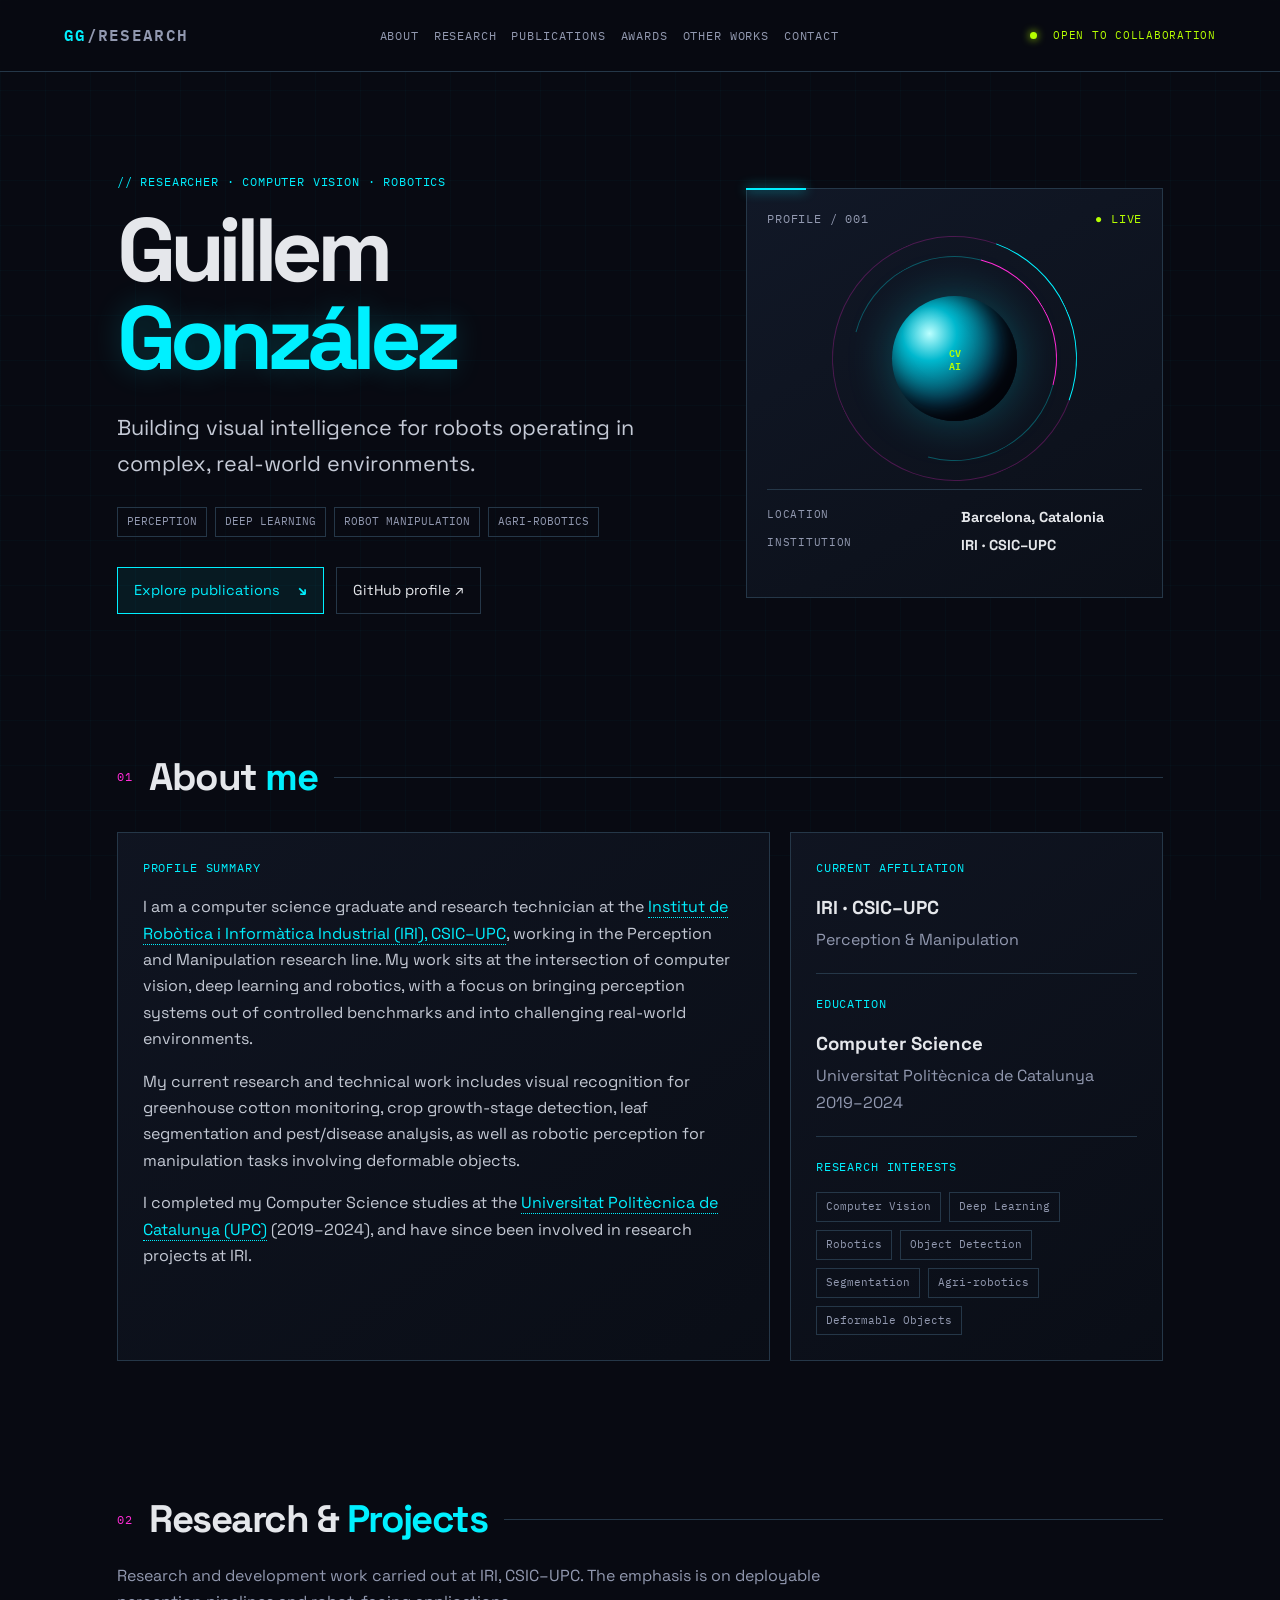
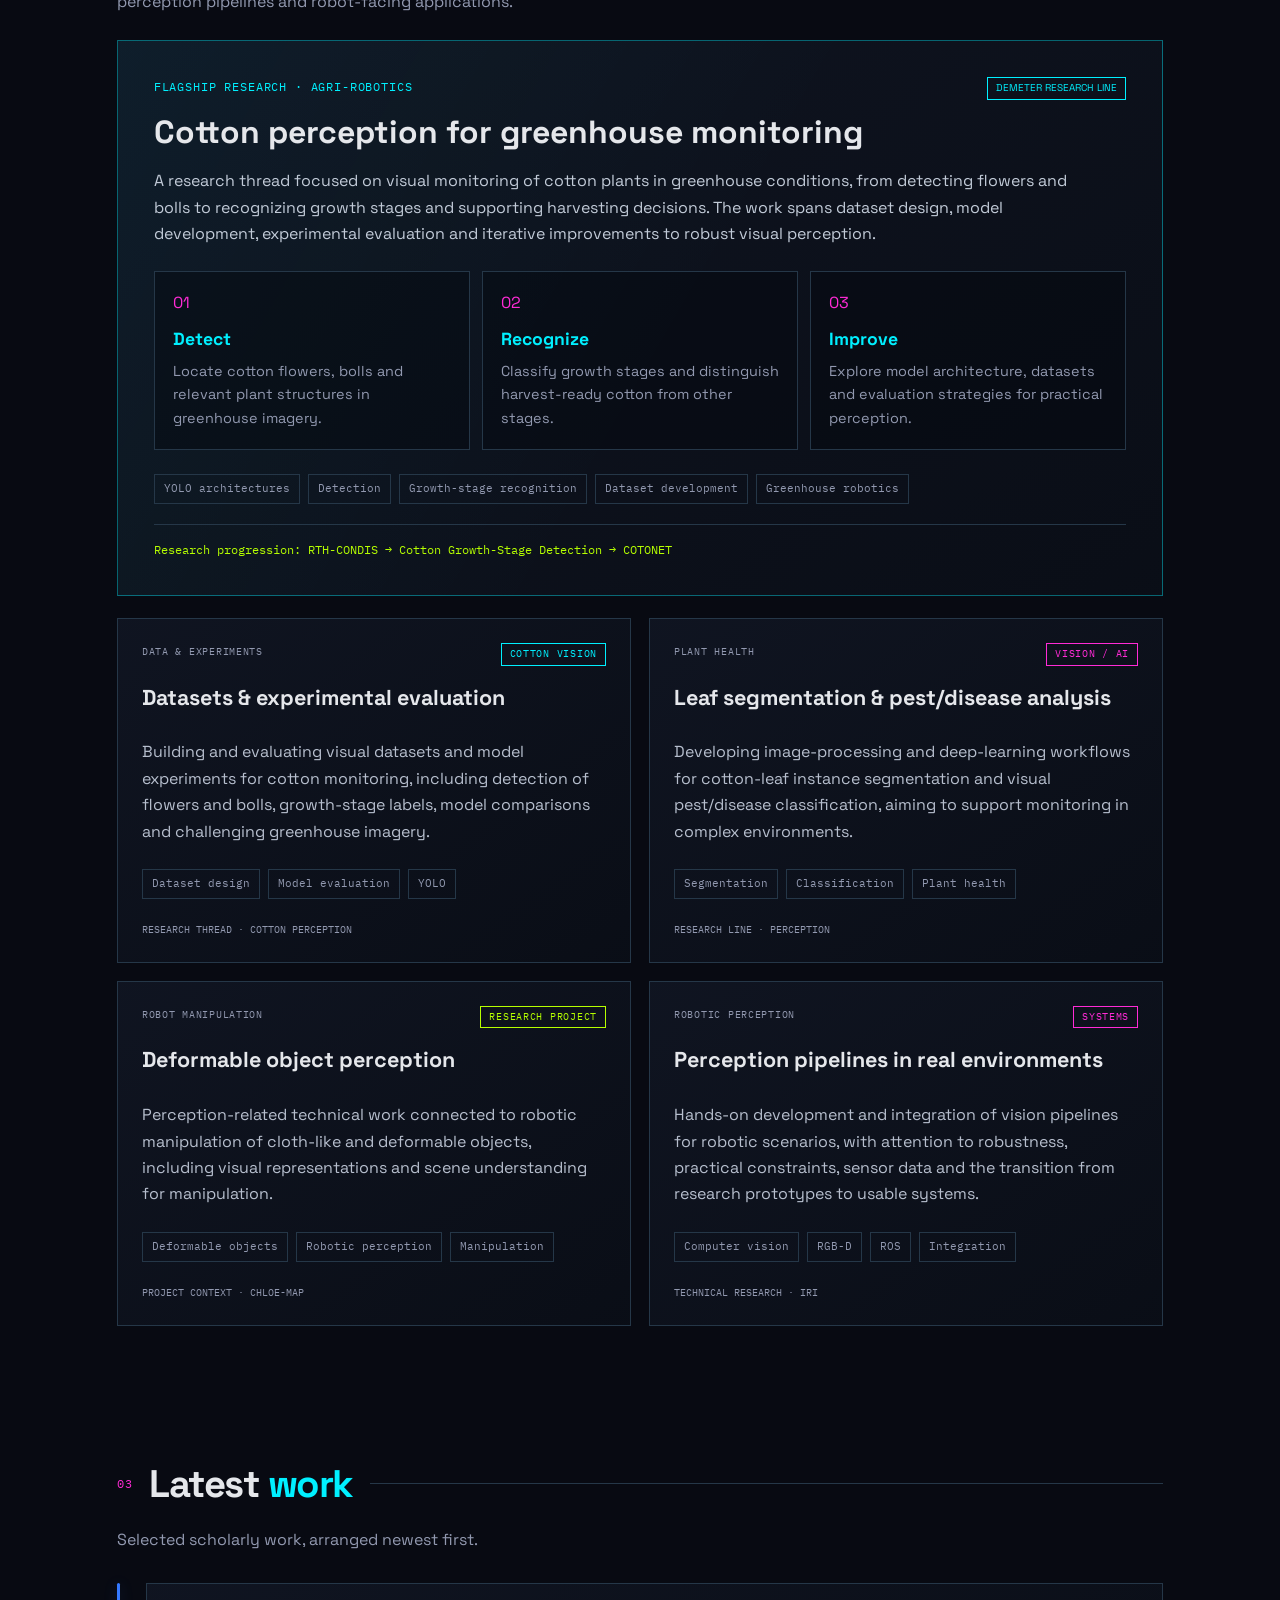
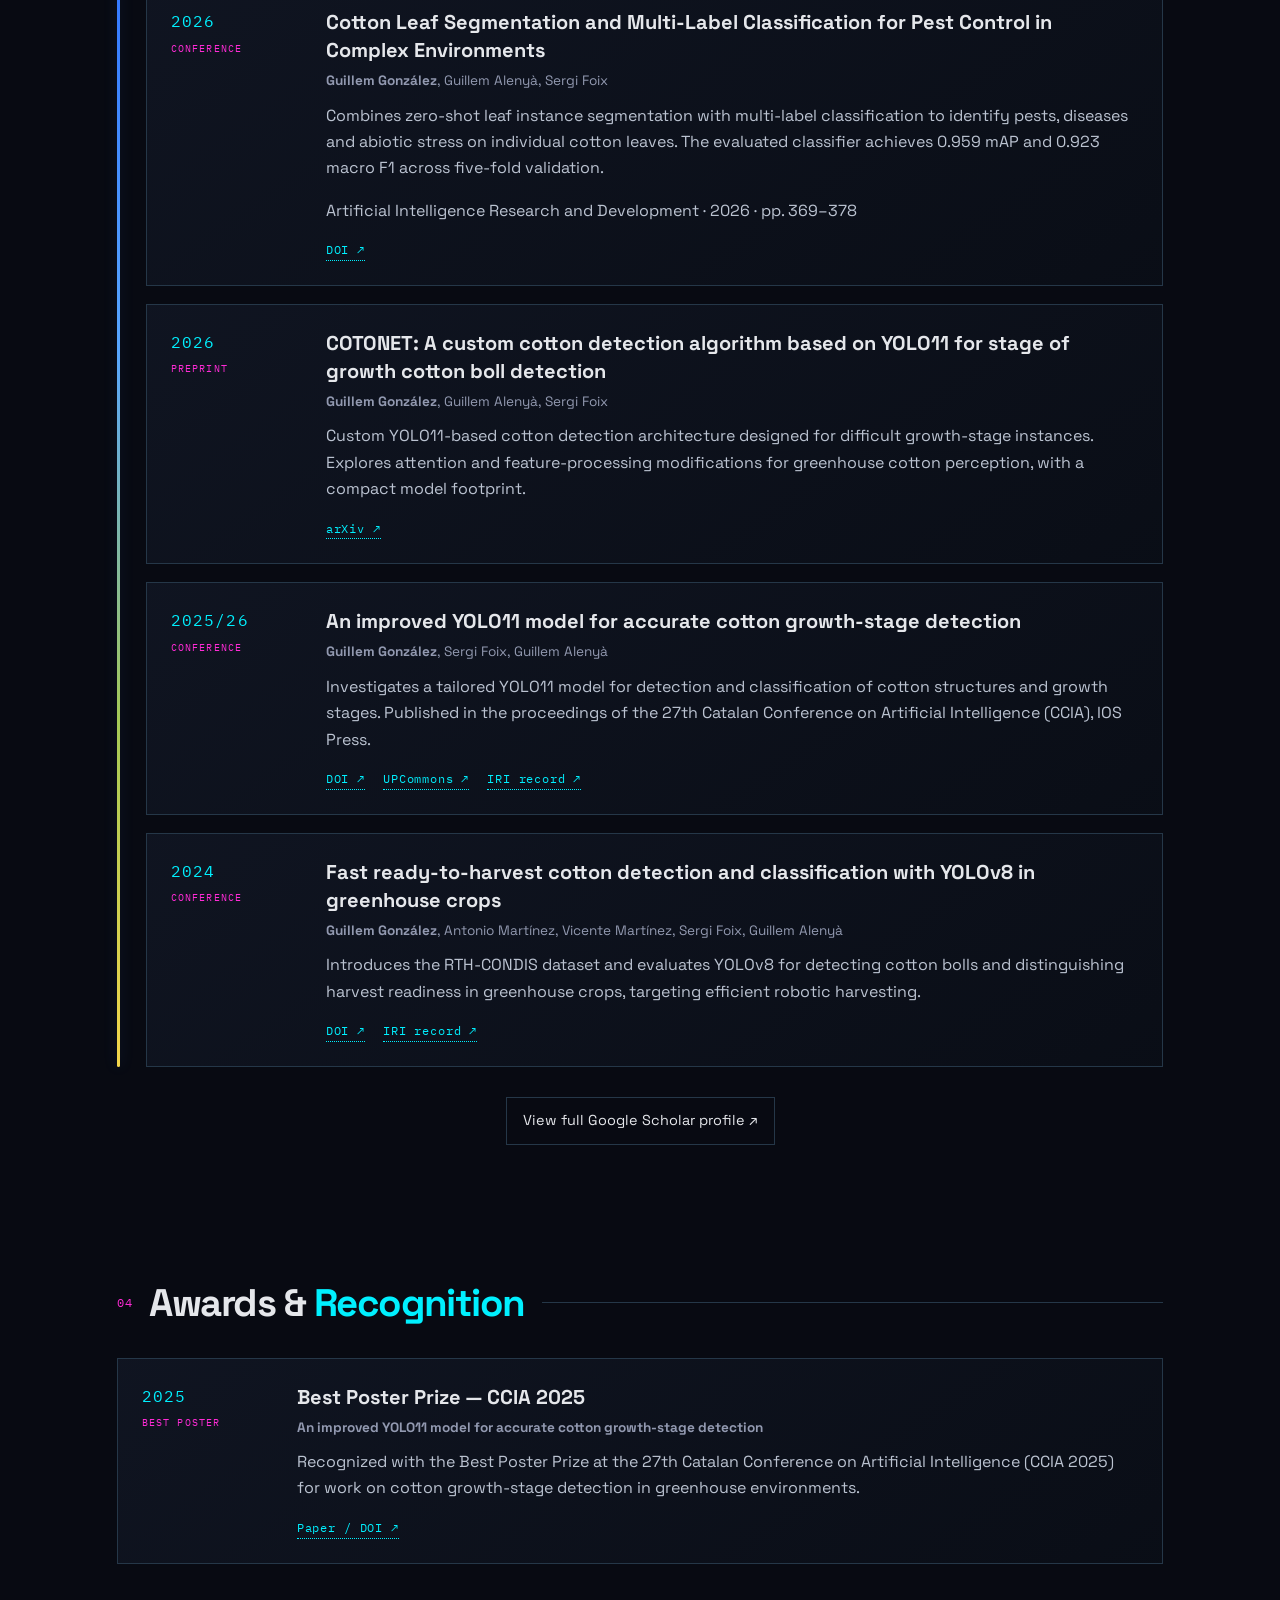
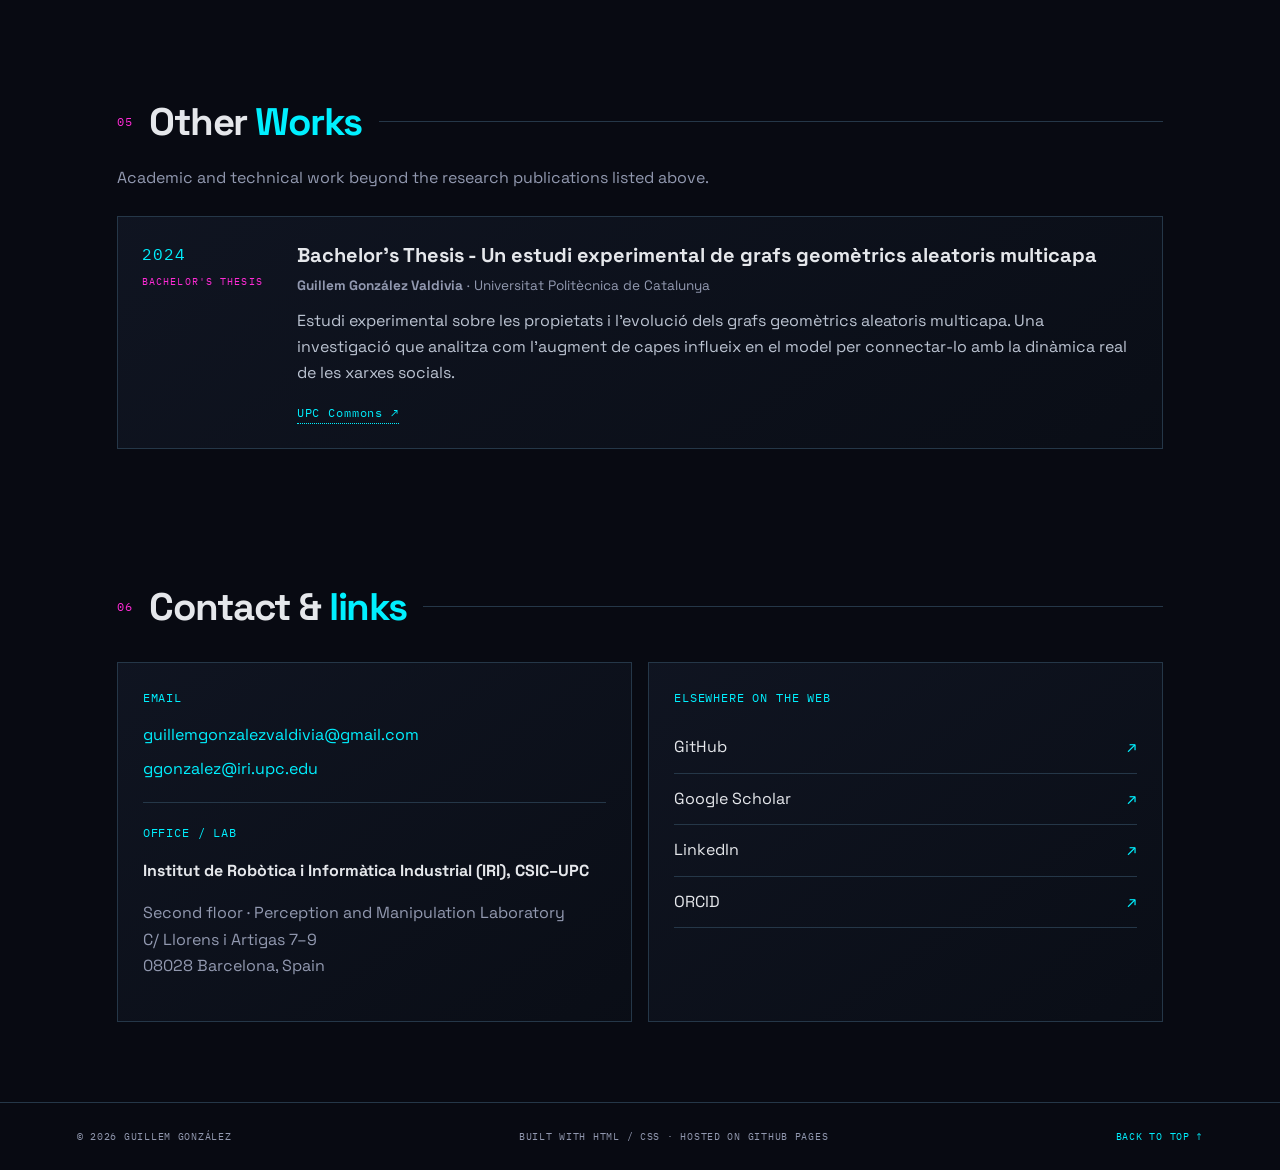
==== commit 2d347b05: "Fused two sections, so it's more compact" ====
--- a/index.html
+++ b/index.html
@@ -25,7 +25,7 @@
   <header class="topbar">
     <a class="brand" href="#home"><span class="pulse"></span> GG<span class="brand-muted">/RESEARCH</span></a>
     <nav>
-      <a href="#about">ABOUT</a><a href="#research">RESEARCH</a><a href="#timeline">TIMELINE</a><a href="#papers">PUBLICATIONS</a><a href="#awards">AWARDS</a><a href="#otherworks">OTHER WORKS</a><a href="#contact">CONTACT</a>
+      <a href="#about">ABOUT</a><a href="#research">RESEARCH</a><a href="#papers">PUBLICATIONS</a><a href="#awards">AWARDS</a><a href="#otherworks">OTHER WORKS</a><a href="#contact">CONTACT</a>
     </nav>
     <span class="status"><i></i> OPEN TO COLLABORATION</span>
   </header>
@@ -94,38 +94,30 @@
       </div>
     </section>
 
-    <section class="section" id="timeline">
-      <div class="section-head"><span class="index">03</span><h2>Research <em>timeline</em></h2><span class="line"></span></div>
-      <p class="section-intro">A progression of experiments and research contributions, with cotton perception as the central thread and robotics perception as a broader technical direction.</p>
-      <div class="research-timeline">
-        <article class="timeline-entry"><span class="timeline-date">2024</span><div class="timeline-body"><h3>Ready-to-harvest cotton detection</h3><p>YOLOv8-based detection and classification in greenhouse crops; introduction of the RTH-CONDIS dataset and focus on harvest readiness.</p><span class="timeline-label">DATASET · DETECTION · HARVEST READINESS</span></div></article>
-        <article class="timeline-entry"><span class="timeline-date">2025</span><div class="timeline-body"><h3>Cotton growth-stage detection</h3><p>Investigating an improved YOLO11 approach for recognizing cotton structures and growth stages, culminating in a CCIA publication and Best Poster Prize.</p><span class="timeline-label">YOLO11 · GROWTH STAGES · AWARD</span></div></article>
-        <article class="timeline-entry"><span class="timeline-date">2026</span><div class="timeline-body"><h3>COTONET &amp; model refinement</h3><p>Custom YOLO11 cotton-detection research, exploring architecture and feature-processing modifications, attention mechanisms and evaluation on challenging instances.</p><span class="timeline-label">CUSTOM MODEL · EXPERIMENTS · PREPRINT</span></div></article>
-        <article class="timeline-entry"><span class="timeline-date">ONGOING</span><div class="timeline-body"><h3>Leaf-level perception &amp; plant health</h3><p>Extending cotton perception toward leaf segmentation and pest/disease analysis, combining visual instance separation with classification for complex scenes.</p><span class="timeline-label">SEGMENTATION · CLASSIFICATION · PLANT HEALTH</span></div></article>
-      </div>
-    </section>
-
     <section class="section" id="papers">
-      <div class="section-head"><span class="index">04</span><h2>Latest <em>work</em></h2><span class="line"></span></div>
-      <p class="section-intro">Selected scholarly work. Each entry includes a short summary and links to the paper or repository. Add any additional indexed publications after checking your Google Scholar profile.</p>
-      <div class="paper-list">
-        <article class="paper card"><div class="paper-year">2026 <span>CONFERENCE</span></div><div class="paper-content"><h3>Cotton Leaf Segmentation and Multi-Label Classification for Pest Control in Complex Environments</h3><p class="authors"><strong>Guillem González</strong>, Guillem Alenyà, Sergi Foix</p><p>Combines zero-shot leaf instance segmentation with multi-label classification to identify pests, diseases and abiotic stress on individual cotton leaves. The evaluated classifier achieves 0.959 mAP and 0.923 macro F1 across five-fold validation.</p><p class="publication-meta">Artificial Intelligence Research and Development · 2026 · pp. 369–378</p><div class="paper-links"><a href="https://doi.org/10.3233/FAIA261060">DOI ↗</a></a></div></div></article>
-        <article class="paper card"><div class="paper-year">2026 <span>PREPRINT</span></div><div class="paper-content"><h3>COTONET: A custom cotton detection algorithm based on YOLO11 for stage of growth cotton boll detection</h3><p class="authors"><strong>Guillem González</strong>, Guillem Alenyà, Sergi Foix</p><p>Custom YOLO11-based cotton detection architecture designed for difficult growth-stage instances. Explores attention and feature-processing modifications for greenhouse cotton perception, with a compact model footprint.</p><div class="paper-links"><a href="https://arxiv.org/abs/2603.11717">arXiv ↗</a></div></div></article>
-        <article class="paper card"><div class="paper-year">2025/26 <span>CONFERENCE</span></div><div class="paper-content"><h3>An improved YOLO11 model for accurate cotton growth-stage detection</h3><p class="authors"><strong>Guillem González</strong>, Sergi Foix, Guillem Alenyà</p><p>Investigates a tailored YOLO11 model for detection and classification of cotton structures and growth stages. Published in the proceedings of the 27th Catalan Conference on Artificial Intelligence (CCIA), IOS Press.</p><div class="paper-links"><a href="https://doi.org/10.3233/FAIA250601">DOI ↗</a><a href="https://upcommons.upc.edu/entities/publication/ab778cfa-95d2-4d35-843e-6111dc704fe1">UPCommons ↗</a><a href="https://www.iri.upc.edu/publications/show/3036">IRI record ↗</a></div></div></article>
-        <article class="paper card"><div class="paper-year">2024 <span>CONFERENCE</span></div><div class="paper-content"><h3>Fast ready-to-harvest cotton detection and classification with YOLOv8 in greenhouse crops</h3><p class="authors"><strong>Guillem González</strong>, Antonio Martínez, Vicente Martínez, Sergi Foix, Guillem Alenyà</p><p>Introduces the RTH-CONDIS dataset and evaluates YOLOv8 for detecting cotton bolls and distinguishing harvest readiness in greenhouse crops, targeting efficient robotic harvesting.</p><div class="paper-links"><a href="https://doi.org/10.1109/ROBOT61475.2024.10796900">DOI ↗</a><a href="https://www.iri.upc.edu/publications/show/2927">IRI record ↗</a></div></div></article>
+      <div class="section-head"><span class="index">03</span><h2>Latest <em>work</em></h2><span class="line"></span></div>
+      <p class="section-intro">Selected scholarly work, arranged newest first.</p>
+      <div class="latest-work-layout">
+        <div class="latest-work-rail" aria-hidden="true"></div>
+        <div class="latest-work-list">
+          <article class="paper card"><div class="paper-year">2026 <span>CONFERENCE</span></div><div class="paper-content"><h3>Cotton Leaf Segmentation and Multi-Label Classification for Pest Control in Complex Environments</h3><p class="authors"><strong>Guillem González</strong>, Guillem Alenyà, Sergi Foix</p><p>Combines zero-shot leaf instance segmentation with multi-label classification to identify pests, diseases and abiotic stress on individual cotton leaves. The evaluated classifier achieves 0.959 mAP and 0.923 macro F1 across five-fold validation.</p><p class="publication-meta">Artificial Intelligence Research and Development · 2026 · pp. 369–378</p><div class="paper-links"><a href="https://doi.org/10.3233/FAIA261060">DOI ↗</a></div></div></article>
+          <article class="paper card"><div class="paper-year">2026 <span>PREPRINT</span></div><div class="paper-content"><h3>COTONET: A custom cotton detection algorithm based on YOLO11 for stage of growth cotton boll detection</h3><p class="authors"><strong>Guillem González</strong>, Guillem Alenyà, Sergi Foix</p><p>Custom YOLO11-based cotton detection architecture designed for difficult growth-stage instances. Explores attention and feature-processing modifications for greenhouse cotton perception, with a compact model footprint.</p><div class="paper-links"><a href="https://arxiv.org/abs/2603.11717">arXiv ↗</a></div></div></article>
+          <article class="paper card"><div class="paper-year">2025/26 <span>CONFERENCE</span></div><div class="paper-content"><h3>An improved YOLO11 model for accurate cotton growth-stage detection</h3><p class="authors"><strong>Guillem González</strong>, Sergi Foix, Guillem Alenyà</p><p>Investigates a tailored YOLO11 model for detection and classification of cotton structures and growth stages. Published in the proceedings of the 27th Catalan Conference on Artificial Intelligence (CCIA), IOS Press.</p><div class="paper-links"><a href="https://doi.org/10.3233/FAIA250601">DOI ↗</a><a href="https://upcommons.upc.edu/entities/publication/ab778cfa-95d2-4d35-843e-6111dc704fe1">UPCommons ↗</a><a href="https://www.iri.upc.edu/publications/show/3036">IRI record ↗</a></div></div></article>
+          <article class="paper card"><div class="paper-year">2024 <span>CONFERENCE</span></div><div class="paper-content"><h3>Fast ready-to-harvest cotton detection and classification with YOLOv8 in greenhouse crops</h3><p class="authors"><strong>Guillem González</strong>, Antonio Martínez, Vicente Martínez, Sergi Foix, Guillem Alenyà</p><p>Introduces the RTH-CONDIS dataset and evaluates YOLOv8 for detecting cotton bolls and distinguishing harvest readiness in greenhouse crops, targeting efficient robotic harvesting.</p><div class="paper-links"><a href="https://doi.org/10.1109/ROBOT61475.2024.10796900">DOI ↗</a><a href="https://www.iri.upc.edu/publications/show/2927">IRI record ↗</a></div></div></article>
+        </div>
       </div>
       <div class="center"><a class="button" href="https://scholar.google.es/citations?user=kH_fAkcAAAAJ&amp;hl=ca">View full Google Scholar profile ↗</a></div>
     </section>
 
     <section class="section" id="awards">
-      <div class="section-head"><span class="index">05</span><h2>Awards &amp; <em>Recognition</em></h2><span class="line"></span></div>
+      <div class="section-head"><span class="index">04</span><h2>Awards &amp; <em>Recognition</em></h2><span class="line"></span></div>
       <div class="paper-list">
         <article class="paper card"><div class="paper-year">2025 <span>BEST POSTER</span></div><div class="paper-content"><h3>Best Poster Prize — CCIA 2025</h3><p class="authors"><strong>An improved YOLO11 model for accurate cotton growth-stage detection</strong></p><p>Recognized with the Best Poster Prize at the 27th Catalan Conference on Artificial Intelligence (CCIA 2025) for work on cotton growth-stage detection in greenhouse environments.</p><div class="paper-links"><a href="https://doi.org/10.3233/FAIA250601">Paper / DOI ↗</a></div></div></article>
       </div>
     </section>
 
     <section class="section" id="otherworks">
-      <div class="section-head"><span class="index">06</span><h2>Other <em>Works</em></h2><span class="line"></span></div>
+      <div class="section-head"><span class="index">05</span><h2>Other <em>Works</em></h2><span class="line"></span></div>
       <p class="section-intro">Academic and technical work beyond the research publications listed above.</p>
       <div class="paper-list">
         <article class="paper card"><div class="paper-year">2024 <span>BACHELOR'S THESIS</span></div><div class="paper-content"><h3>Bachelor's Thesis - Un estudi experimental de grafs geomètrics aleatoris multicapa</h3><p class="authors"><strong>Guillem González Valdivia</strong> · Universitat Politècnica de Catalunya</p><p>Estudi experimental sobre les propietats i l'evolució dels grafs geomètrics aleatoris multicapa. Una investigació que analitza com l'augment de capes influeix en el model per connectar-lo amb la dinàmica real de les xarxes socials.</p><div class="paper-links"><a href="https://upcommons.upc.edu/entities/publication/d49be674-2b82-4f77-aab9-049b997032ac">UPC Commons ↗</a></div></div></article>
@@ -133,7 +125,7 @@
     </section>
 
     <section class="section contact-section" id="contact">
-      <div class="section-head"><span class="index">07</span><h2>Contact &amp; <em>links</em></h2><span class="line"></span></div>
+      <div class="section-head"><span class="index">06</span><h2>Contact &amp; <em>links</em></h2><span class="line"></span></div>
       <div class="contact-grid">
         <div class="card contact-card"><p class="eyebrow">EMAIL</p><a href="mailto:guillemgonzalezvaldivia@gmail.com">guillemgonzalezvaldivia@gmail.com</a><a href="mailto:ggonzalez@iri.upc.edu">ggonzalez@iri.upc.edu</a><div class="divider"></div><p class="eyebrow">OFFICE / LAB</p><strong>Institut de Robòtica i Informàtica Industrial (IRI), CSIC–UPC</strong><p>Second floor · Perception and Manipulation Laboratory<br>C/ Llorens i Artigas 7–9<br>08028 Barcelona, Spain</p></div>
         <div class="card link-card"><p class="eyebrow">ELSEWHERE ON THE WEB</p><a href="https://github.com/codingReyes">GitHub <span>↗</span></a><a href="https://scholar.google.es/citations?user=kH_fAkcAAAAJ&amp;hl=ca">Google Scholar <span>↗</span></a><a href="https://www.linkedin.com/in/guillem-gonzalez-valdivia-b42761176/">LinkedIn <span>↗</span></a><a href="https://orcid.org/0009-0009-7627-0887">ORCID <span>↗</span></a></div>
--- a/style.css
+++ b/style.css
@@ -1097,137 +1097,35 @@
   padding-top: 8px;
 }
 
-/* Latest work: year rail on the left, publications on the right */
+/* Latest work: simple blue-to-yellow colour rail beside the publication list */
 .latest-work-layout {
+  display: grid;
+  grid-template-columns: 3px minmax(0, 1fr);
+  gap: 26px;
   margin: 30px 0;
+  align-items: stretch;
+}
+
+.latest-work-rail {
+  border-radius: 999px;
+  background: linear-gradient(to bottom, #3478ff 0%, #58a6ff 34%, #a5c957 68%, #f3d54a 100%);
+  box-shadow: 0 0 14px rgba(80, 145, 255, 0.18);
 }
 
 .latest-work-list {
-  position: relative;
-  display: grid;
-  gap: 0;
-}
-
-.latest-work-list::before {
-  position: absolute;
-  top: 8px;
-  bottom: 8px;
-  left: 17px;
-  width: 2px;
-  background: linear-gradient(to bottom, #3478ff, #58a6ff, #a5c957, #f3d54a);
-  box-shadow: 0 0 12px rgba(80, 145, 255, 0.18);
-  content: "";
-}
-
-.work-year-group {
-  position: relative;
-  display: grid;
-  grid-template-columns: 150px minmax(0, 1fr);
-  gap: 24px;
-  margin-bottom: 26px;
-}
-
-.work-year-group:last-child {
-  margin-bottom: 0;
-}
-
-.work-year-marker {
-  display: flex;
-  align-items: flex-start;
-  gap: 13px;
-  padding-top: 8px;
-}
-
-.timeline-dot {
-  position: relative;
-  z-index: 1;
-  width: 13px;
-  height: 13px;
-  flex: 0 0 13px;
-  margin-left: 12px;
-  border: 2px solid #3478ff;
-  border-radius: 50%;
-  background: var(--bg);
-  box-shadow: 0 0 12px rgba(52, 120, 255, 0.45);
-}
-
-.work-year-group:nth-child(2) .timeline-dot {
-  border-color: #a5c957;
-  box-shadow: 0 0 12px rgba(165, 201, 87, 0.35);
-}
-
-.work-year-group:nth-child(3) .timeline-dot {
-  border-color: #f3d54a;
-  box-shadow: 0 0 12px rgba(243, 213, 74, 0.35);
-}
-
-.timeline-year-label {
-  color: #a8c8ff;
-  font-family: "IBM Plex Mono", monospace;
-  font-size: 0.9rem;
-  font-weight: 600;
-}
-
-.work-year-group:nth-child(2) .timeline-year-label {
-  color: #c3d783;
-}
-
-.work-year-group:nth-child(3) .timeline-year-label {
-  color: #f3d54a;
-}
-
-.work-year-content {
   display: grid;
   gap: 18px;
   min-width: 0;
 }
 
-.work-year-content .paper {
+.latest-work-list .paper {
   margin: 0;
 }
 
-@media (max-width: 800px) {
-  .work-year-group {
-    grid-template-columns: 86px minmax(0, 1fr);
+@media (max-width: 560px) {
+  .latest-work-layout {
+    grid-template-columns: 2px minmax(0, 1fr);
     gap: 14px;
-  }
-
-  .work-year-marker {
-    gap: 8px;
-  }
-
-  .timeline-year-label {
-    font-size: 0.78rem;
-  }
-
-  .timeline-dot {
-    margin-left: 11px;
-  }
-
-  .latest-work-list::before {
-    left: 16px;
-  }
-}
-
-@media (max-width: 560px) {
-  .work-year-group {
-    grid-template-columns: 60px minmax(0, 1fr);
-    gap: 10px;
-  }
-
-  .latest-work-list::before {
-    left: 13px;
-  }
-
-  .timeline-dot {
-    margin-left: 8px;
-    width: 11px;
-    height: 11px;
-    flex-basis: 11px;
-  }
-
-  .timeline-year-label {
-    font-size: 0.72rem;
   }
 }
 @media (max-width: 850px) {
